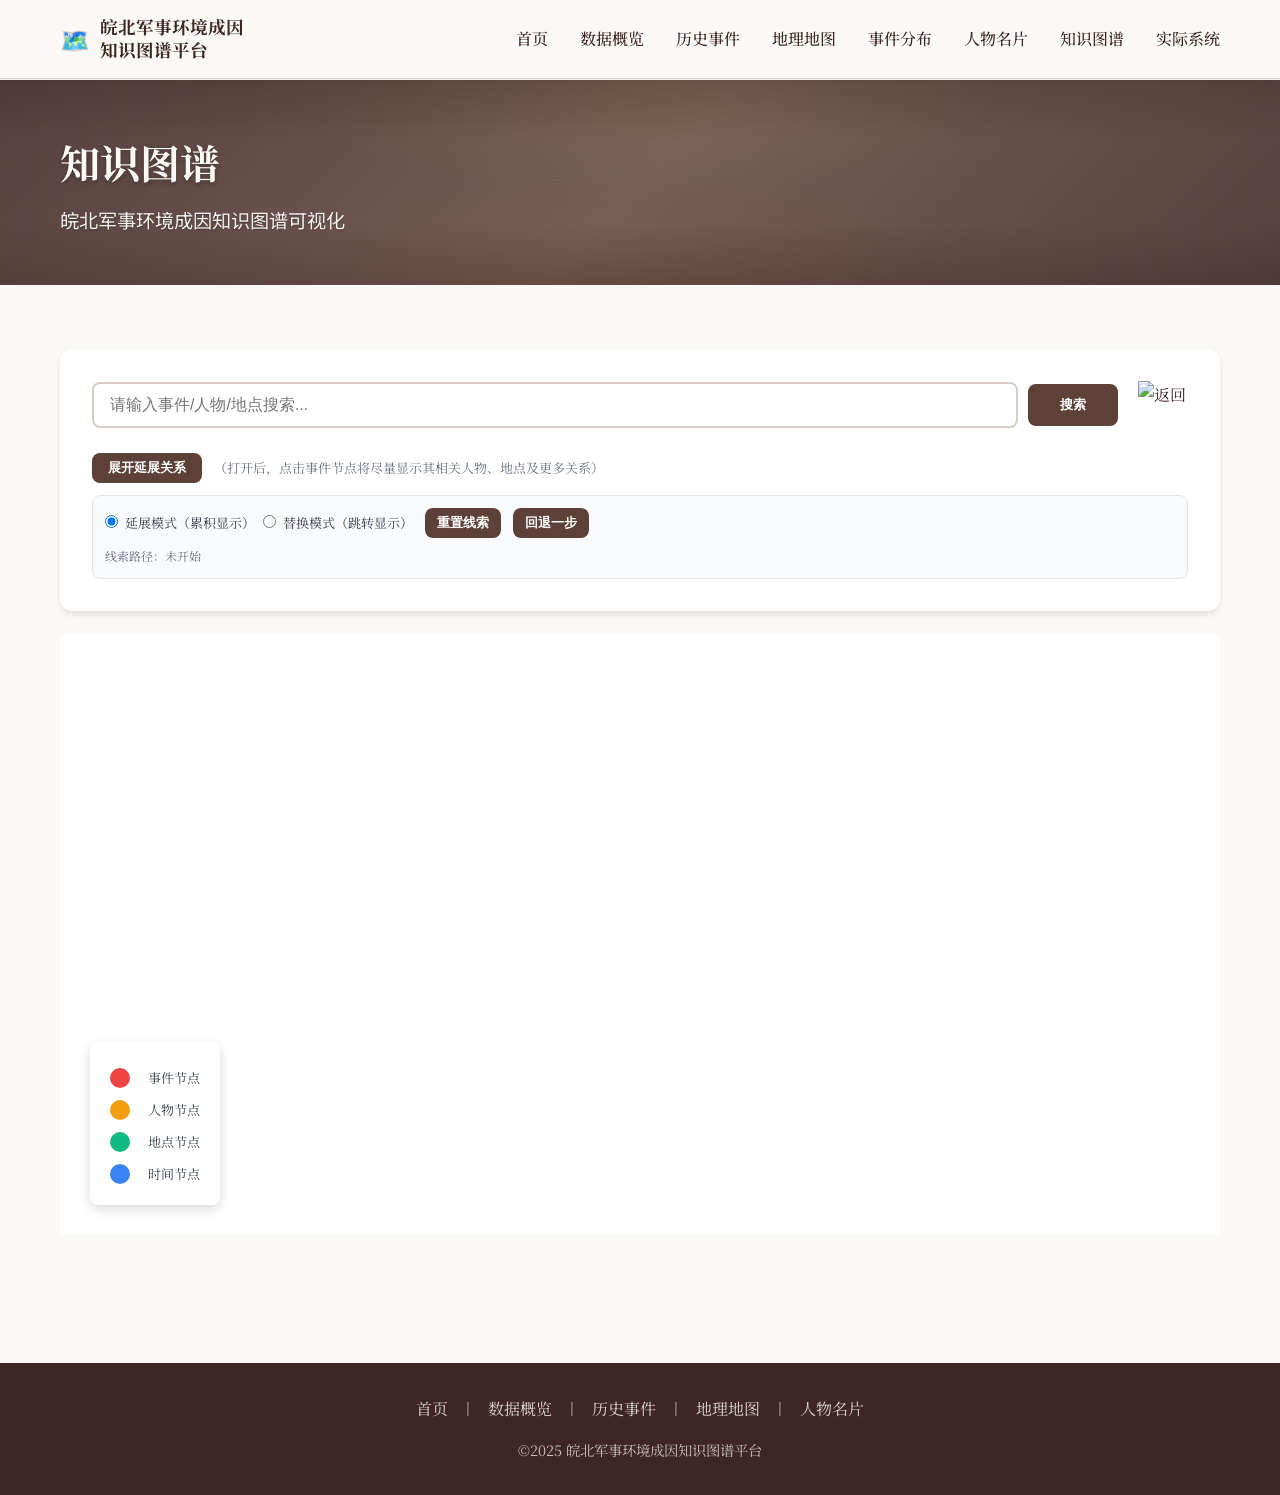
==== index.html @ d820acb2 "添加 index.html 作为入口文件，自动跳转到 knowledgeGraph.html" ====
<!DOCTYPE html>
<html lang="zh-CN">
<head>
    <meta charset="UTF-8">
    <meta name="viewport" content="width=device-width, initial-scale=1.0">
    <title>知识图谱 - 皖北军事环境成因知识图谱平台</title>
    <meta http-equiv="refresh" content="0; url=knowledgeGraph.html">
    <script>
        // 立即跳转到知识图谱页面
        window.location.href = 'knowledgeGraph.html';
    </script>
</head>
<body>
    <p>正在跳转到知识图谱页面...如果页面没有自动跳转，请 <a href="knowledgeGraph.html">点击这里</a>。</p>
</body>
</html>
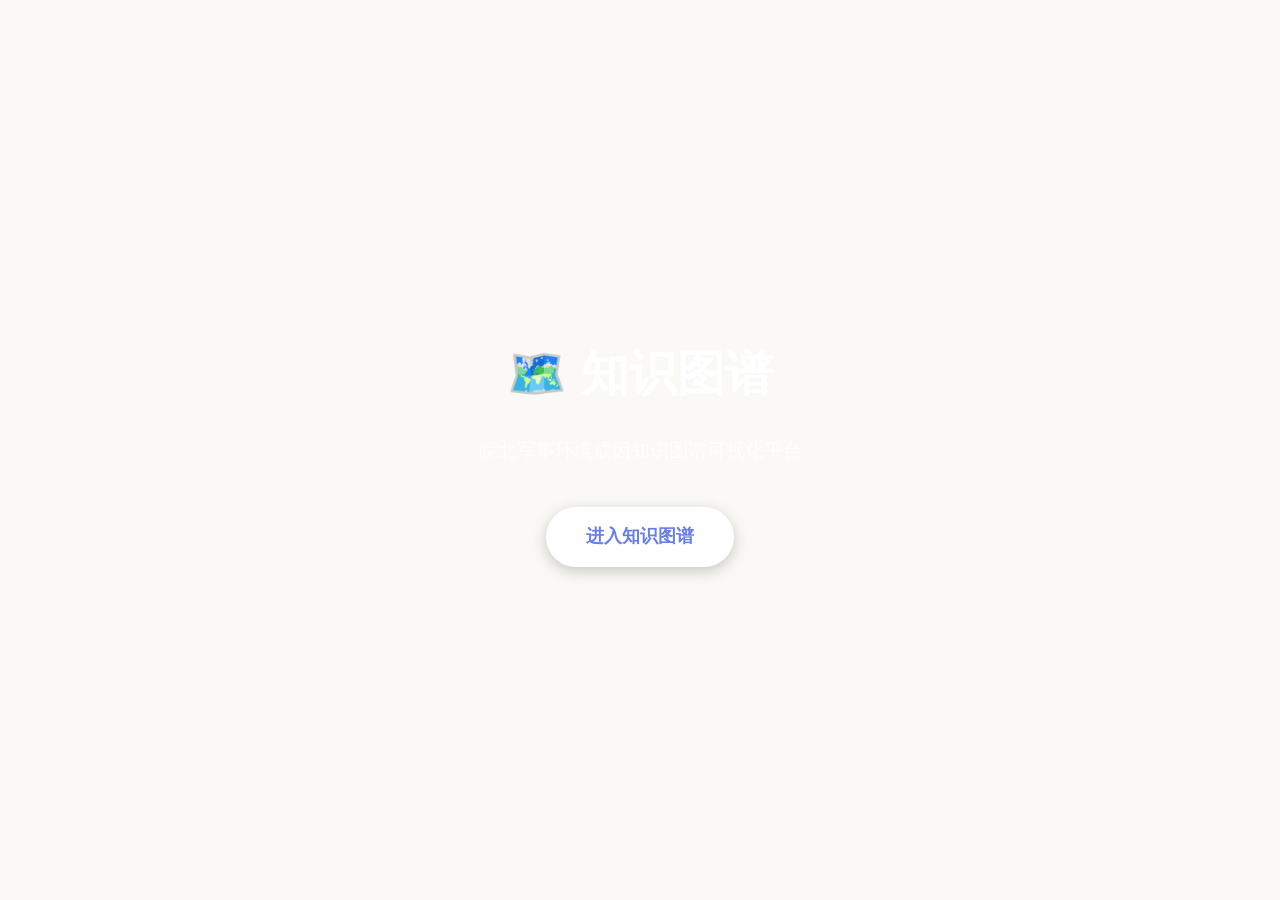
==== commit 203be4ef: "修复导航栏：移除不存在的页面链接；创建主页 index.html" ====
--- a/index.html
+++ b/index.html
@@ -4,13 +4,58 @@
     <meta charset="UTF-8">
     <meta name="viewport" content="width=device-width, initial-scale=1.0">
     <title>知识图谱 - 皖北军事环境成因知识图谱平台</title>
-    <meta http-equiv="refresh" content="0; url=knowledgeGraph.html">
-    <script>
-        // 立即跳转到知识图谱页面
-        window.location.href = 'knowledgeGraph.html';
-    </script>
+    <link rel="stylesheet" href="styles.css">
+    <link rel="stylesheet" href="page-styles.css">
+    <style>
+        body {
+            margin: 0;
+            padding: 0;
+            font-family: 'Noto Sans SC', 'Microsoft YaHei', sans-serif;
+            background: linear-gradient(135deg, #667eea 0%, #764ba2 100%);
+            min-height: 100vh;
+            display: flex;
+            align-items: center;
+            justify-content: center;
+        }
+        .home-container {
+            text-align: center;
+            color: white;
+            padding: 40px;
+            max-width: 600px;
+        }
+        .home-title {
+            font-size: 3em;
+            margin-bottom: 20px;
+            font-weight: 700;
+        }
+        .home-subtitle {
+            font-size: 1.2em;
+            margin-bottom: 40px;
+            opacity: 0.9;
+        }
+        .home-button {
+            display: inline-block;
+            padding: 15px 40px;
+            background: white;
+            color: #667eea;
+            text-decoration: none;
+            border-radius: 50px;
+            font-size: 1.1em;
+            font-weight: 600;
+            transition: transform 0.3s, box-shadow 0.3s;
+            box-shadow: 0 4px 15px rgba(0, 0, 0, 0.2);
+        }
+        .home-button:hover {
+            transform: translateY(-2px);
+            box-shadow: 0 6px 20px rgba(0, 0, 0, 0.3);
+        }
+    </style>
 </head>
 <body>
-    <p>正在跳转到知识图谱页面...如果页面没有自动跳转，请 <a href="knowledgeGraph.html">点击这里</a>。</p>
+    <div class="home-container">
+        <h1 class="home-title">🗺️ 知识图谱</h1>
+        <p class="home-subtitle">皖北军事环境成因知识图谱可视化平台</p>
+        <a href="knowledgeGraph.html" class="home-button">进入知识图谱</a>
+    </div>
 </body>
-</html>
+</html>
--- a/styles.css
+++ b/styles.css
@@ -0,0 +1,1602 @@
+/* 全局样式 */
+* {
+    margin: 0;
+    padding: 0;
+    box-sizing: border-box;
+}
+
+:root {
+    /* 历史风格色彩方案 - 博物馆展板风格 */
+    /* 主色调 - 深棕色系（历史厚重感） */
+    --primary-color: #5D4037;
+    --primary-dark: #3E2723;
+    --primary-light: #8D6E63;
+    
+    /* 强调色 */
+    --accent-red: #8B4513;      /* 深红色 - 重要事件标记 */
+    --accent-gold: #D4AF37;     /* 金色 - 重要人物/地点 */
+    --accent-blue: #2C3E50;     /* 深蓝色 - 时间线/数据统计 */
+    
+    /* 背景色 - 米白色（历史文献纸张） */
+    --bg-paper: #FAF9F6;        /* 纸张色 */
+    --bg-paper-light: #F5F5F0;  /* 浅纸张色 */
+    --bg-white: #FFFFFF;
+    --bg-light: #F9F9F7;
+    
+    /* 文本颜色 */
+    --text-primary: #3E2723;    /* 深棕色文字 */
+    --text-secondary: #6C757D;  /* 灰色辅助文字 */
+    --text-muted: #ADB5BD;      /* 更浅的灰色 */
+    --text-on-dark: #FAF9F6;    /* 深色背景上的文字 */
+    
+    /* 边框和分隔 */
+    --border-color: #D7CCC8;    /* 浅棕色边框 */
+    --border-dark: #8D6E63;     /* 深棕色边框 */
+    --divider-color: #E0E0E0;   /* 分隔线 */
+    
+    /* 阴影（更subtle，符合历史风格） */
+    --shadow-sm: 0 1px 3px 0 rgba(62, 39, 35, 0.08);
+    --shadow-md: 0 4px 6px -1px rgba(62, 39, 35, 0.12);
+    --shadow-lg: 0 10px 15px -3px rgba(62, 39, 35, 0.15);
+    --shadow-xl: 0 20px 25px -5px rgba(62, 39, 35, 0.18);
+    --shadow-paper: 0 2px 8px rgba(62, 39, 35, 0.1); /* 纸张阴影 */
+}
+
+body {
+    font-family: 'Noto Serif SC', 'Noto Serif SC Fallback', 'SimSun', '宋体', 'Microsoft YaHei', '微软雅黑', -apple-system, BlinkMacSystemFont, 'Segoe UI', serif;
+    color: var(--text-primary);
+    line-height: 1.7;
+    overflow-x: hidden;
+    background: var(--bg-paper); /* 历史文献纸张背景 */
+}
+
+/* 所有页面统一纸张背景 */
+html, body, .page-container {
+    background: var(--bg-paper) !important;
+}
+
+/* Hero区域使用深棕色背景 */
+.hero,
+.hero-background {
+    background: linear-gradient(135deg, var(--primary-dark) 0%, var(--primary-color) 100%) !important;
+}
+
+.hero-overlay {
+    background: rgba(62, 39, 35, 0.1) !important;
+}
+
+.container {
+    max-width: 1200px;
+    margin: 0 auto;
+    padding: 0 20px;
+}
+
+/* 导航栏 */
+.navbar {
+    position: fixed;
+    top: 0;
+    left: 0;
+    right: 0;
+    background: rgba(250, 249, 246, 0.95);
+    backdrop-filter: blur(10px);
+    box-shadow: var(--shadow-paper);
+    border-bottom: 1px solid var(--border-color);
+    z-index: 1000;
+    transition: all 0.3s ease;
+}
+
+.navbar .container {
+    display: flex;
+    justify-content: space-between;
+    align-items: center;
+    padding: 1rem 20px;
+}
+
+.nav-brand {
+    display: flex;
+    align-items: center;
+    gap: 10px;
+    font-size: 1.1rem;
+    font-weight: 700;
+    color: var(--primary-dark);
+    font-family: 'Noto Serif SC', 'Noto Serif SC Fallback', 'SimSun', '宋体', serif;
+    line-height: 1.4;
+}
+
+.logo-text {
+    display: inline-block;
+    line-height: 1.3;
+}
+
+/* 移动端logo文本简化 */
+@media (max-width: 768px) {
+    .logo-text {
+        font-size: 0.9rem;
+    }
+    
+    .logo-text br {
+        display: none;
+    }
+    
+    .logo-text::after {
+        content: '知识图谱平台';
+    }
+    
+    .logo-text::before {
+        content: '皖北军事环境成因';
+        display: block;
+        font-size: 0.75rem;
+        opacity: 0.8;
+    }
+}
+
+.logo-icon {
+    font-size: 1.5rem;
+}
+
+.nav-menu {
+    display: flex;
+    list-style: none;
+    gap: 2rem;
+}
+
+.nav-link {
+    text-decoration: none;
+    color: var(--text-primary);
+    font-weight: 500;
+    transition: color 0.3s ease;
+    position: relative;
+}
+
+.nav-link:hover,
+.nav-link.active {
+    color: var(--primary-dark);
+}
+
+.nav-link.active::after {
+    content: '';
+    position: absolute;
+    bottom: -5px;
+    left: 0;
+    right: 0;
+    height: 2px;
+    background: var(--accent-gold);
+}
+
+.nav-toggle {
+    display: none;
+    flex-direction: column;
+    cursor: pointer;
+    gap: 4px;
+}
+
+.nav-toggle span {
+    width: 25px;
+    height: 3px;
+    background: var(--text-primary);
+    transition: all 0.3s ease;
+}
+
+/* Hero 区域 */
+.hero {
+    position: relative;
+    min-height: 100vh;
+    display: flex;
+    align-items: center;
+    justify-content: center;
+    text-align: center;
+    color: white;
+    overflow: hidden;
+}
+
+.hero-background {
+    position: absolute;
+    top: 0;
+    left: 0;
+    right: 0;
+    bottom: 0;
+    /* 历史风格背景：深棕色渐变 + 纹理 */
+    background: 
+        /* 主渐变 */
+        linear-gradient(135deg, 
+            rgba(62, 39, 35, 0.95) 0%, 
+            rgba(93, 64, 55, 0.9) 50%,
+            rgba(62, 39, 35, 0.95) 100%),
+        /* 纹理层 - 模拟古籍纸张 */
+        repeating-linear-gradient(0deg, 
+            transparent, 
+            transparent 2px, 
+            rgba(139, 69, 19, 0.03) 2px, 
+            rgba(139, 69, 19, 0.03) 4px),
+        repeating-linear-gradient(90deg, 
+            transparent, 
+            transparent 2px, 
+            rgba(139, 69, 19, 0.03) 2px, 
+            rgba(139, 69, 19, 0.03) 4px),
+        /* 历史地图风格的点状纹理 */
+        radial-gradient(circle at 20% 30%, rgba(212, 175, 55, 0.1) 0%, transparent 50%),
+        radial-gradient(circle at 80% 70%, rgba(139, 69, 19, 0.1) 0%, transparent 50%),
+        radial-gradient(circle at 50% 50%, rgba(44, 62, 80, 0.1) 0%, transparent 50%);
+    background-size: 
+        100% 100%,
+        100% 100%,
+        100% 100%,
+        40% 40%,
+        40% 40%,
+        60% 60%;
+    z-index: -2;
+}
+
+.hero-background::before {
+    content: '';
+    position: absolute;
+    top: 0;
+    left: 0;
+    right: 0;
+    bottom: 0;
+    /* 历史地图网格纹理 */
+    background-image: 
+        linear-gradient(rgba(212, 175, 55, 0.1) 1px, transparent 1px),
+        linear-gradient(90deg, rgba(212, 175, 55, 0.1) 1px, transparent 1px);
+    background-size: 50px 50px;
+    opacity: 0.3;
+    z-index: -1;
+}
+
+.hero-background::after {
+    content: '';
+    position: absolute;
+    top: 0;
+    left: 0;
+    right: 0;
+    bottom: 0;
+    /* 模拟古籍边缘磨损效果 */
+    background: 
+        radial-gradient(ellipse at top left, rgba(62, 39, 35, 0.3) 0%, transparent 30%),
+        radial-gradient(ellipse at bottom right, rgba(62, 39, 35, 0.3) 0%, transparent 30%);
+    z-index: -1;
+}
+
+.hero-overlay {
+    position: absolute;
+    top: 0;
+    left: 0;
+    right: 0;
+    bottom: 0;
+    background: linear-gradient(
+        to bottom,
+        rgba(62, 39, 35, 0.4) 0%,
+        rgba(62, 39, 35, 0.2) 50%,
+        rgba(62, 39, 35, 0.4) 100%
+    );
+    z-index: -1;
+}
+
+.hero-content {
+    position: relative;
+    z-index: 1;
+    padding-top: 80px;
+}
+
+.hero-title {
+    font-size: 3.5rem;
+    font-weight: 700;
+    margin-bottom: 1rem;
+    line-height: 1.2;
+    font-family: 'Noto Serif SC', 'Noto Serif SC Fallback', 'SimSun', '宋体', serif;
+    color: var(--text-on-dark);
+}
+
+.title-line {
+    display: block;
+    animation: fadeInUp 0.8s ease;
+}
+
+.title-line:nth-child(2) {
+    animation-delay: 0.2s;
+    opacity: 0;
+    animation-fill-mode: forwards;
+}
+
+.hero-subtitle {
+    font-size: 1.5rem;
+    margin-bottom: 2rem;
+    opacity: 0.9;
+    animation: fadeInUp 0.8s ease 0.4s both;
+    font-family: 'Noto Sans SC', 'Noto Sans SC Fallback', 'Microsoft YaHei', '微软雅黑', sans-serif;
+    color: var(--text-on-dark);
+}
+
+.hero-buttons {
+    display: flex;
+    gap: 1rem;
+    justify-content: center;
+    margin-bottom: 4rem;
+    animation: fadeInUp 0.8s ease 0.6s both;
+}
+
+.btn {
+    padding: 12px 32px;
+    border-radius: 8px;
+    text-decoration: none;
+    font-weight: 600;
+    transition: all 0.3s ease;
+    display: inline-block;
+}
+
+.btn-primary {
+    background: var(--accent-gold);
+    color: var(--primary-dark);
+    border: none;
+    font-family: 'Noto Serif SC', 'Noto Serif SC Fallback', 'SimSun', '宋体', serif;
+}
+
+.btn-primary:hover {
+    transform: translateY(-2px);
+    box-shadow: var(--shadow-lg);
+    background: #E6C84F;
+}
+
+.btn-secondary {
+    background: transparent;
+    color: var(--text-on-dark);
+    border: 2px solid var(--text-on-dark);
+    font-family: 'Noto Serif SC', 'Noto Serif SC Fallback', 'SimSun', '宋体', serif;
+}
+
+.btn-secondary:hover {
+    background: rgba(250, 249, 246, 0.2);
+    color: var(--text-on-dark);
+    border-color: var(--accent-gold);
+}
+
+.hero-stats {
+    display: flex;
+    justify-content: center;
+    gap: 4rem;
+    animation: fadeInUp 0.8s ease 0.8s both;
+}
+
+.stat-item {
+    text-align: center;
+}
+
+.stat-number {
+    font-size: 2.5rem;
+    font-weight: 700;
+    margin-bottom: 0.5rem;
+}
+
+.stat-label {
+    font-size: 1rem;
+    opacity: 0.9;
+}
+
+.scroll-indicator {
+    position: absolute;
+    bottom: 30px;
+    left: 50%;
+    transform: translateX(-50%);
+    animation: bounce 2s infinite;
+}
+
+.mouse {
+    width: 24px;
+    height: 40px;
+    border: 2px solid white;
+    border-radius: 12px;
+    position: relative;
+}
+
+.mouse::before {
+    content: '';
+    position: absolute;
+    top: 8px;
+    left: 50%;
+    transform: translateX(-50%);
+    width: 4px;
+    height: 8px;
+    background: white;
+    border-radius: 2px;
+    animation: scroll 2s infinite;
+}
+
+/* 章节通用样式 */
+section {
+    padding: 80px 0;
+}
+
+.section-header {
+    text-align: center;
+    margin-bottom: 4rem;
+}
+
+.section-title {
+    font-size: 2.5rem;
+    font-weight: 700;
+    margin-bottom: 1rem;
+    color: var(--text-primary);
+    font-family: 'Noto Serif SC', 'Noto Serif SC Fallback', 'SimSun', '宋体', serif;
+    position: relative;
+    display: inline-block;
+}
+
+.section-title.title-decoration::after {
+    content: '';
+    position: absolute;
+    bottom: 0;
+    left: 0;
+    right: 0;
+    height: 2px;
+    background: linear-gradient(90deg, transparent, var(--accent-gold), transparent);
+}
+
+.section-subtitle {
+    font-size: 1.2rem;
+    color: var(--text-secondary);
+    max-width: 600px;
+    margin: 0 auto;
+    font-family: 'Noto Sans SC', 'Noto Sans SC Fallback', 'Microsoft YaHei', '微软雅黑', sans-serif;
+    line-height: 1.7;
+}
+
+/* 介绍区域 */
+.intro {
+    background: var(--bg-white);
+}
+
+.intro-grid {
+    display: grid;
+    grid-template-columns: repeat(auto-fit, minmax(300px, 1fr));
+    gap: 2rem; /* 32px - 大间距 */
+    margin-bottom: 3rem; /* 48px */
+}
+
+.intro-card {
+    background: var(--bg-white);
+    padding: 2rem;
+    border-radius: 12px;
+    box-shadow: var(--shadow-paper);
+    border: 1px solid var(--border-color);
+    transition: all 0.3s ease;
+    text-align: center;
+    position: relative;
+    /* 纸张纹理背景 */
+    background-image: 
+        repeating-linear-gradient(0deg, transparent, transparent 2px, rgba(62, 39, 35, 0.03) 2px, rgba(62, 39, 35, 0.03) 4px);
+}
+
+.intro-card::before {
+    content: '';
+    position: absolute;
+    top: 0;
+    left: 0;
+    right: 0;
+    height: 2px;
+    background: linear-gradient(90deg, transparent, var(--accent-gold), transparent);
+    opacity: 0;
+    transition: opacity 0.3s ease;
+}
+
+.intro-card:hover {
+    transform: translateY(-5px);
+    box-shadow: var(--shadow-lg);
+    border-color: var(--border-dark);
+}
+
+.intro-card:hover::before {
+    opacity: 1;
+}
+
+.card-icon {
+    font-size: 3rem;
+    margin-bottom: 1rem;
+}
+
+.intro-card h3 {
+    font-size: 1.5rem;
+    margin-bottom: 1rem;
+    color: var(--text-primary);
+    font-family: 'Noto Serif SC', 'Noto Serif SC Fallback', 'SimSun', '宋体', serif;
+    font-weight: 600;
+}
+
+.intro-card p {
+    color: var(--text-secondary);
+    line-height: 1.8;
+    font-family: 'Noto Sans SC', 'Noto Sans SC Fallback', 'Microsoft YaHei', '微软雅黑', sans-serif;
+}
+
+/* 功能特色 */
+.features {
+    background: var(--bg-light);
+}
+
+.features-grid {
+    display: grid;
+    grid-template-columns: repeat(auto-fit, minmax(350px, 1fr));
+    gap: 2rem; /* 32px */
+    padding: 3rem 0; /* 48px上下 */
+}
+
+.feature-card {
+    background: var(--bg-white);
+    padding: 2rem;
+    border-radius: 12px;
+    box-shadow: var(--shadow-md);
+    transition: all 0.3s ease;
+}
+
+.feature-card:hover {
+    transform: translateY(-5px);
+    box-shadow: var(--shadow-xl);
+}
+
+.feature-icon {
+    font-size: 3rem;
+    margin-bottom: 1rem;
+}
+
+.feature-card h3 {
+    font-size: 1.5rem;
+    margin-bottom: 1rem;
+    color: var(--text-primary);
+}
+
+.feature-list {
+    list-style: none;
+    padding: 0;
+}
+
+.feature-list li {
+    padding: 0.5rem 0;
+    color: var(--text-secondary);
+    position: relative;
+    padding-left: 1.5rem;
+}
+
+.feature-list li::before {
+    content: '✓';
+    position: absolute;
+    left: 0;
+    color: var(--secondary-color);
+    font-weight: bold;
+}
+
+/* 技术架构 */
+.architecture {
+    background: var(--bg-white);
+}
+
+.arch-diagram {
+    max-width: 800px;
+    margin: 0 auto 4rem;
+}
+
+.arch-layer {
+    background: linear-gradient(135deg, var(--primary-color), var(--primary-dark));
+    color: white;
+    padding: 2rem;
+    border-radius: 12px;
+    margin-bottom: 1rem;
+    box-shadow: var(--shadow-lg);
+}
+
+.layer-title {
+    font-size: 1.5rem;
+    font-weight: 600;
+    margin-bottom: 1rem;
+}
+
+.tech-tags {
+    display: flex;
+    flex-wrap: wrap;
+    gap: 0.5rem;
+}
+
+.tech-tag {
+    background: rgba(255, 255, 255, 0.2);
+    padding: 0.5rem 1rem;
+    border-radius: 20px;
+    font-size: 0.9rem;
+    backdrop-filter: blur(10px);
+}
+
+.arch-arrow {
+    text-align: center;
+    font-size: 2rem;
+    color: var(--primary-color);
+    margin: 0.5rem 0;
+}
+
+.arch-features {
+    display: grid;
+    grid-template-columns: repeat(auto-fit, minmax(250px, 1fr));
+    gap: 2rem;
+}
+
+.arch-feature {
+    text-align: center;
+    padding: 1.5rem;
+}
+
+.arch-feature h4 {
+    font-size: 1.25rem;
+    margin-bottom: 0.5rem;
+    color: var(--text-primary);
+}
+
+.arch-feature p {
+    color: var(--text-secondary);
+}
+
+/* 使用指南 */
+.guide {
+    background: var(--bg-light);
+}
+
+.guide-steps {
+    display: grid;
+    gap: 2rem;
+    max-width: 900px;
+    margin: 0 auto;
+}
+
+.step-card {
+    background: var(--bg-white);
+    padding: 2rem;
+    border-radius: 12px;
+    box-shadow: var(--shadow-md);
+    display: flex;
+    gap: 2rem;
+    align-items: flex-start;
+    transition: all 0.3s ease;
+}
+
+.step-card:hover {
+    transform: translateX(10px);
+    box-shadow: var(--shadow-lg);
+}
+
+.step-number {
+    width: 60px;
+    height: 60px;
+    background: linear-gradient(135deg, var(--primary-color), var(--primary-dark));
+    color: white;
+    border-radius: 50%;
+    display: flex;
+    align-items: center;
+    justify-content: center;
+    font-size: 1.5rem;
+    font-weight: 700;
+    flex-shrink: 0;
+}
+
+.step-card h3 {
+    font-size: 1.5rem;
+    margin-bottom: 1rem;
+    color: var(--text-primary);
+}
+
+.step-content {
+    flex: 1;
+}
+
+.step-content ul {
+    margin-left: 1.5rem;
+    color: var(--text-secondary);
+}
+
+.step-content pre {
+    background: var(--bg-light);
+    padding: 1rem;
+    border-radius: 8px;
+    overflow-x: auto;
+    margin-top: 0.5rem;
+}
+
+.step-content code {
+    font-family: 'Courier New', monospace;
+    font-size: 0.9rem;
+}
+
+/* 项目演示 - 数据概览 */
+.demo-overview {
+    background: linear-gradient(135deg, #667eea 0%, #764ba2 100%);
+    color: white;
+    padding: 80px 0;
+}
+
+.demo-overview .section-title,
+.demo-overview .section-subtitle {
+    color: white;
+}
+
+.demo-stats-grid {
+    display: grid;
+    grid-template-columns: repeat(auto-fit, minmax(250px, 1fr));
+    gap: 2rem;
+    margin-top: 3rem;
+}
+
+.demo-stat-card {
+    background: rgba(255, 255, 255, 0.15);
+    backdrop-filter: blur(10px);
+    border-radius: 16px;
+    padding: 2rem;
+    display: flex;
+    align-items: center;
+    gap: 1.5rem;
+    transition: all 0.3s ease;
+    border: 1px solid rgba(255, 255, 255, 0.2);
+}
+
+.demo-stat-card:hover {
+    transform: translateY(-5px);
+    background: rgba(255, 255, 255, 0.25);
+    box-shadow: 0 10px 30px rgba(0, 0, 0, 0.2);
+}
+
+.stat-icon {
+    font-size: 3rem;
+    opacity: 0.9;
+}
+
+.stat-content {
+    flex: 1;
+}
+
+.stat-big-number {
+    font-size: 3rem;
+    font-weight: 700;
+    line-height: 1;
+    margin-bottom: 0.5rem;
+}
+
+.stat-label {
+    font-size: 1.1rem;
+    font-weight: 600;
+    margin-bottom: 0.25rem;
+}
+
+.stat-detail {
+    font-size: 0.9rem;
+    opacity: 0.8;
+}
+
+/* 项目演示 - 核心功能 */
+.demo-features {
+    background: var(--bg-white);
+    padding: 80px 0;
+}
+
+.demo-module {
+    background: var(--bg-light);
+    border-radius: 16px;
+    padding: 2.5rem;
+    margin-bottom: 2rem;
+    transition: all 0.3s ease;
+}
+
+.demo-module:hover {
+    box-shadow: var(--shadow-lg);
+    transform: translateY(-2px);
+}
+
+.demo-module-header {
+    display: flex;
+    align-items: flex-start;
+    gap: 1.5rem;
+    margin-bottom: 2rem;
+    padding-bottom: 1.5rem;
+    border-bottom: 2px solid var(--border-color);
+}
+
+.module-icon {
+    font-size: 3.5rem;
+    flex-shrink: 0;
+}
+
+.module-info h3 {
+    font-size: 1.75rem;
+    color: var(--text-primary);
+    margin-bottom: 0.5rem;
+}
+
+.module-info p {
+    color: var(--text-secondary);
+    font-size: 1.05rem;
+    line-height: 1.6;
+}
+
+.demo-module-content {
+    display: grid;
+    grid-template-columns: 1fr 1fr;
+    gap: 2rem;
+    align-items: center;
+}
+
+.demo-features-list {
+    display: flex;
+    flex-direction: column;
+    gap: 1rem;
+}
+
+.feature-item {
+    display: flex;
+    align-items: center;
+    gap: 0.75rem;
+    padding: 0.75rem;
+    background: var(--bg-white);
+    border-radius: 8px;
+    transition: all 0.2s ease;
+}
+
+.feature-item:hover {
+    background: var(--primary-color);
+    color: white;
+    transform: translateX(5px);
+}
+
+.feature-check {
+    color: var(--secondary-color);
+    font-weight: bold;
+    font-size: 1.2rem;
+}
+
+.feature-item:hover .feature-check {
+    color: white;
+}
+
+/* 演示预览区域 */
+.demo-preview {
+    position: relative;
+}
+
+.preview-placeholder {
+    background: var(--bg-white);
+    border-radius: 12px;
+    padding: 2rem;
+    min-height: 300px;
+    display: flex;
+    align-items: center;
+    justify-content: center;
+    box-shadow: var(--shadow-md);
+    border: 2px dashed var(--border-color);
+    transition: all 0.3s ease;
+}
+
+.preview-placeholder:hover {
+    border-color: var(--primary-color);
+    box-shadow: var(--shadow-lg);
+}
+
+.preview-content {
+    text-align: center;
+    width: 100%;
+}
+
+.preview-text {
+    margin-top: 1rem;
+    color: var(--text-secondary);
+    font-weight: 500;
+}
+
+/* 知识图谱预览 */
+.graph-preview .preview-nodes {
+    display: flex;
+    justify-content: center;
+    gap: 1rem;
+    margin-bottom: 1rem;
+}
+
+.preview-node {
+    width: 60px;
+    height: 60px;
+    border-radius: 50%;
+    display: flex;
+    align-items: center;
+    justify-content: center;
+    font-size: 0.8rem;
+    font-weight: 600;
+    color: white;
+    box-shadow: var(--shadow-md);
+}
+
+.node-event {
+    background: #ef4444;
+}
+
+.node-person {
+    background: #f59e0b;
+}
+
+.node-location {
+    background: #10b981;
+}
+
+.preview-connections {
+    position: relative;
+    height: 2px;
+    background: var(--border-color);
+    margin: 1rem 0;
+}
+
+.connection-line {
+    position: absolute;
+    height: 2px;
+    background: var(--primary-color);
+    width: 60%;
+    left: 20%;
+    animation: pulse 2s infinite;
+}
+
+/* 地图预览 */
+.map-preview {
+    background: linear-gradient(135deg, #e0f2fe 0%, #bae6fd 100%);
+}
+
+.map-markers {
+    display: flex;
+    justify-content: center;
+    gap: 2rem;
+    margin-bottom: 1rem;
+}
+
+.map-marker {
+    width: 20px;
+    height: 20px;
+    border-radius: 50% 50% 50% 0;
+    transform: rotate(-45deg);
+    box-shadow: var(--shadow-md);
+    animation: bounce 2s infinite;
+}
+
+.marker-red {
+    background: #ef4444;
+    animation-delay: 0s;
+}
+
+.marker-yellow {
+    background: #f59e0b;
+    animation-delay: 0.3s;
+}
+
+.marker-green {
+    background: #10b981;
+    animation-delay: 0.6s;
+}
+
+/* 时间轴预览 */
+.timeline-preview {
+    background: linear-gradient(135deg, #fef3c7 0%, #fde68a 100%);
+}
+
+.timeline-line {
+    position: relative;
+    height: 4px;
+    background: var(--text-primary);
+    margin: 2rem 0;
+}
+
+.timeline-point {
+    position: absolute;
+    width: 16px;
+    height: 16px;
+    background: var(--primary-color);
+    border-radius: 50%;
+    top: -6px;
+    border: 3px solid white;
+    box-shadow: var(--shadow-md);
+}
+
+.timeline-point:nth-child(1) {
+    left: 20%;
+}
+
+.timeline-point:nth-child(2) {
+    left: 50%;
+}
+
+.timeline-point:nth-child(3) {
+    left: 80%;
+}
+
+/* 搜索预览 */
+.search-preview {
+    background: linear-gradient(135deg, #f3e8ff 0%, #e9d5ff 100%);
+}
+
+.search-box {
+    display: flex;
+    gap: 0.5rem;
+    max-width: 400px;
+    margin: 0 auto;
+}
+
+.search-box input {
+    flex: 1;
+    padding: 0.75rem 1rem;
+    border: 2px solid var(--border-color);
+    border-radius: 8px;
+    font-size: 1rem;
+    background: white;
+}
+
+.search-box button {
+    padding: 0.75rem 1.5rem;
+    background: var(--primary-color);
+    color: white;
+    border: none;
+    border-radius: 8px;
+    font-weight: 600;
+    cursor: pointer;
+    transition: all 0.2s ease;
+}
+
+.search-box button:hover {
+    background: var(--primary-dark);
+}
+
+/* 上传预览 */
+.upload-preview {
+    background: linear-gradient(135deg, #dbeafe 0%, #bfdbfe 100%);
+}
+
+.upload-area {
+    border: 3px dashed var(--primary-color);
+    border-radius: 12px;
+    padding: 3rem 2rem;
+    background: rgba(255, 255, 255, 0.5);
+    transition: all 0.3s ease;
+}
+
+.upload-area:hover {
+    background: rgba(255, 255, 255, 0.8);
+    border-color: var(--primary-dark);
+}
+
+.upload-icon {
+    font-size: 3rem;
+    margin-bottom: 1rem;
+}
+
+.upload-area p {
+    color: var(--text-primary);
+    font-weight: 500;
+}
+
+/* 关系预览 */
+.relation-preview {
+    background: linear-gradient(135deg, #fce7f3 0%, #fbcfe8 100%);
+}
+
+.relation-network {
+    position: relative;
+    width: 200px;
+    height: 200px;
+    margin: 0 auto;
+}
+
+.relation-node {
+    position: absolute;
+    width: 40px;
+    height: 40px;
+    background: var(--primary-color);
+    border-radius: 50%;
+    border: 3px solid white;
+    box-shadow: var(--shadow-md);
+}
+
+.relation-node:nth-child(1) {
+    top: 20%;
+    left: 50%;
+    transform: translateX(-50%);
+}
+
+.relation-node:nth-child(2) {
+    bottom: 20%;
+    left: 20%;
+}
+
+.relation-node:nth-child(3) {
+    bottom: 20%;
+    right: 20%;
+}
+
+.relation-edge {
+    position: absolute;
+    height: 2px;
+    background: var(--primary-color);
+    transform-origin: left center;
+}
+
+.relation-edge:nth-child(4) {
+    top: 30%;
+    left: 50%;
+    width: 30%;
+    transform: rotate(-30deg);
+}
+
+.relation-edge:nth-child(5) {
+    top: 30%;
+    left: 50%;
+    width: 30%;
+    transform: rotate(30deg);
+}
+
+/* 历史事件时间轴 */
+.demo-timeline {
+    background: var(--bg-light);
+    padding: 80px 0;
+}
+
+.timeline-container {
+    max-width: 900px;
+    margin: 0 auto;
+    position: relative;
+    padding-left: 3rem;
+}
+
+.timeline-container::before {
+    content: '';
+    position: absolute;
+    left: 0;
+    top: 0;
+    bottom: 0;
+    width: 3px;
+    background: linear-gradient(180deg, var(--primary-color), var(--secondary-color));
+}
+
+.timeline-item {
+    position: relative;
+    margin-bottom: 3rem;
+    padding-left: 2rem;
+}
+
+.timeline-item::before {
+    content: '';
+    position: absolute;
+    left: -1.5rem;
+    top: 0;
+    width: 16px;
+    height: 16px;
+    background: var(--primary-color);
+    border-radius: 50%;
+    border: 4px solid var(--bg-light);
+    box-shadow: 0 0 0 2px var(--primary-color);
+}
+
+.timeline-year {
+    font-size: 1.5rem;
+    font-weight: 700;
+    color: var(--primary-color);
+    margin-bottom: 0.5rem;
+}
+
+.timeline-content {
+    background: var(--bg-white);
+    padding: 1.5rem;
+    border-radius: 12px;
+    box-shadow: var(--shadow-md);
+    transition: all 0.3s ease;
+}
+
+.timeline-content:hover {
+    box-shadow: var(--shadow-lg);
+    transform: translateX(5px);
+}
+
+.timeline-content h3 {
+    font-size: 1.5rem;
+    color: var(--text-primary);
+    margin-bottom: 1rem;
+}
+
+.timeline-content p {
+    color: var(--text-secondary);
+    line-height: 1.8;
+    margin-bottom: 1rem;
+}
+
+.timeline-tags {
+    display: flex;
+    flex-wrap: wrap;
+    gap: 0.5rem;
+}
+
+.tag {
+    padding: 0.25rem 0.75rem;
+    background: var(--bg-light);
+    color: var(--primary-color);
+    border-radius: 20px;
+    font-size: 0.85rem;
+    font-weight: 500;
+}
+
+.timeline-more {
+    text-align: center;
+    margin-top: 2rem;
+}
+
+/* 事件集分组样式 */
+.timeline-group-header {
+    margin: 3rem 0 2rem 0;
+    padding: 1.5rem;
+    background: linear-gradient(135deg, #667eea 0%, #764ba2 100%);
+    border-radius: 12px;
+    color: white;
+    display: flex;
+    justify-content: space-between;
+    align-items: center;
+    box-shadow: 0 4px 12px rgba(0, 0, 0, 0.15);
+}
+
+.timeline-group-header:first-child {
+    margin-top: 0;
+}
+
+.event-set-title {
+    font-size: 1.5rem;
+    font-weight: 700;
+    margin: 0;
+    color: white;
+}
+
+.event-count {
+    font-size: 1rem;
+    opacity: 0.9;
+    background: rgba(255, 255, 255, 0.2);
+    padding: 0.5rem 1rem;
+    border-radius: 20px;
+}
+
+.btn-more {
+    padding: 0.75rem 2rem;
+    background: var(--primary-color);
+    color: white;
+    border: none;
+    border-radius: 8px;
+    font-weight: 600;
+    cursor: pointer;
+    transition: all 0.3s ease;
+}
+
+.btn-more:hover {
+    background: var(--primary-dark);
+    transform: translateY(-2px);
+    box-shadow: var(--shadow-md);
+}
+
+/* 访问提示 */
+.demo-access {
+    background: var(--bg-white);
+    padding: 60px 0;
+}
+
+.access-card {
+    background: linear-gradient(135deg, var(--primary-color), var(--primary-dark));
+    color: white;
+    border-radius: 16px;
+    padding: 3rem;
+    display: flex;
+    align-items: center;
+    gap: 2rem;
+    box-shadow: var(--shadow-xl);
+}
+
+.access-icon {
+    font-size: 4rem;
+    flex-shrink: 0;
+}
+
+.access-content {
+    flex: 1;
+}
+
+.access-content h3 {
+    font-size: 2rem;
+    margin-bottom: 1rem;
+}
+
+.access-content p {
+    font-size: 1.1rem;
+    opacity: 0.9;
+    margin-bottom: 1.5rem;
+}
+
+.access-buttons {
+    display: flex;
+    gap: 1rem;
+    flex-wrap: wrap;
+}
+
+.access-buttons .btn {
+    padding: 0.75rem 2rem;
+}
+
+.access-buttons .btn-secondary {
+    background: rgba(255, 255, 255, 0.2);
+    border-color: white;
+}
+
+.access-buttons .btn-secondary:hover {
+    background: white;
+    color: var(--primary-color);
+}
+
+/* 数据格式 */
+.data-format {
+    background: var(--bg-light);
+}
+
+.format-cards {
+    display: grid;
+    grid-template-columns: repeat(auto-fit, minmax(300px, 1fr));
+    gap: 2rem;
+}
+
+.format-card {
+    background: var(--bg-white);
+    padding: 2rem;
+    border-radius: 12px;
+    box-shadow: var(--shadow-md);
+}
+
+.format-card h3 {
+    font-size: 1.25rem;
+    margin-bottom: 1rem;
+    color: var(--text-primary);
+}
+
+.format-card pre {
+    background: var(--bg-light);
+    padding: 1rem;
+    border-radius: 8px;
+    overflow-x: auto;
+    font-size: 0.85rem;
+    line-height: 1.6;
+}
+
+.format-card code {
+    font-family: 'Courier New', monospace;
+    color: var(--text-primary);
+}
+
+/* 页脚 */
+.footer {
+    background: var(--text-primary);
+    color: white;
+    padding: 3rem 0 1rem;
+}
+
+.footer-content {
+    display: grid;
+    grid-template-columns: repeat(auto-fit, minmax(250px, 1fr));
+    gap: 2rem;
+    margin-bottom: 2rem;
+}
+
+.footer-section h4 {
+    margin-bottom: 1rem;
+    font-size: 1.25rem;
+}
+
+.footer-section p {
+    margin-bottom: 0.5rem;
+    opacity: 0.8;
+    font-size: 0.9rem;
+}
+
+.footer-bottom {
+    text-align: center;
+    padding-top: 2rem;
+    border-top: 1px solid rgba(255, 255, 255, 0.1);
+    opacity: 0.7;
+}
+
+/* 动画 */
+@keyframes fadeInUp {
+    from {
+        opacity: 0;
+        transform: translateY(30px);
+    }
+    to {
+        opacity: 1;
+        transform: translateY(0);
+    }
+}
+
+@keyframes bounce {
+    0%, 20%, 50%, 80%, 100% {
+        transform: translateX(-50%) translateY(0);
+    }
+    40% {
+        transform: translateX(-50%) translateY(-10px);
+    }
+    60% {
+        transform: translateX(-50%) translateY(-5px);
+    }
+}
+
+@keyframes scroll {
+    0% {
+        opacity: 1;
+        transform: translateX(-50%) translateY(0);
+    }
+    100% {
+        opacity: 0;
+        transform: translateX(-50%) translateY(15px);
+    }
+}
+
+@keyframes pulse {
+    0%, 100% {
+        opacity: 0.5;
+        transform: scaleX(1);
+    }
+    50% {
+        opacity: 1;
+        transform: scaleX(1.1);
+    }
+}
+
+/* 响应式设计 */
+@media (max-width: 768px) {
+    .container {
+        padding: 0 15px;
+    }
+
+    .nav-menu {
+        position: fixed;
+        top: 70px;
+        left: -100%;
+        flex-direction: column;
+        background: white;
+        width: 100%;
+        padding: 2rem;
+        box-shadow: var(--shadow-lg);
+        transition: left 0.3s ease;
+        max-height: calc(100vh - 70px);
+        overflow-y: auto;
+    }
+
+    .nav-menu.active {
+        left: 0;
+    }
+
+    .nav-toggle {
+        display: flex;
+    }
+
+    .hero {
+        min-height: 80vh;
+        padding: 2rem 0;
+    }
+
+    .hero-title {
+        font-size: 2rem;
+    }
+
+    .hero-subtitle {
+        font-size: 1rem;
+    }
+
+    .hero-stats {
+        flex-direction: column;
+        gap: 1.5rem;
+        margin-top: 2rem;
+    }
+
+    .hero-buttons {
+        flex-direction: column;
+        align-items: center;
+        gap: 1rem;
+    }
+
+    .btn {
+        width: 100%;
+        max-width: 300px;
+        padding: 0.875rem 1.5rem;
+    }
+
+    .section-title {
+        font-size: 1.75rem;
+    }
+
+    .section-subtitle {
+        font-size: 1rem;
+    }
+
+    .step-card {
+        flex-direction: column;
+        text-align: center;
+    }
+
+    .step-number {
+        margin: 0 auto;
+    }
+
+    .quick-start-guide {
+        margin-top: 2rem;
+        padding: 1.5rem;
+    }
+
+    .guide-steps {
+        grid-template-columns: 1fr;
+        gap: 1rem;
+    }
+
+    .core-event-sets {
+        margin-top: 2rem;
+    }
+
+    .event-set-cards {
+        grid-template-columns: 1fr;
+        gap: 1rem;
+    }
+
+    .intro-grid,
+    .features-grid {
+        grid-template-columns: 1fr;
+        gap: 1.5rem;
+    }
+
+    .page-header {
+        padding: 2rem 0;
+    }
+
+    .page-title {
+        font-size: 2rem;
+    }
+
+    .page-subtitle {
+        font-size: 1rem;
+    }
+
+    .filter-controls {
+        flex-direction: column;
+        align-items: stretch;
+    }
+
+    .filter-group {
+        width: 100%;
+    }
+
+    .filter-group select {
+        width: 100%;
+    }
+
+    #apply-filters,
+    #reset-filters {
+        width: 100%;
+        margin-top: 1rem;
+    }
+
+    .stats-row {
+        grid-template-columns: 1fr;
+        gap: 1rem;
+    }
+
+    .stat-box {
+        padding: 1.5rem;
+    }
+}
+
+@media (max-width: 480px) {
+    .hero-title {
+        font-size: 1.75rem;
+    }
+
+    .section-title {
+        font-size: 1.5rem;
+    }
+
+    .page-title {
+        font-size: 1.75rem;
+    }
+
+    .nav-brand {
+        font-size: 0.95rem;
+    }
+}
--- a/page-styles.css
+++ b/page-styles.css
@@ -0,0 +1,1101 @@
+/* 页面通用样式 */
+.page-container {
+    min-height: calc(100vh - 200px);
+    padding-top: 80px;
+}
+
+.page-header {
+    /* 默认背景（用于向后兼容） */
+    background: 
+        url('https://images.unsplash.com/photo-1578662996442-48f60103fc96?w=1920&q=80&auto=format&fit=crop') center/cover no-repeat,
+        linear-gradient(135deg, 
+            rgba(62, 39, 35, 0.85) 0%, 
+            rgba(93, 64, 55, 0.8) 50%,
+            rgba(62, 39, 35, 0.85) 100%),
+        repeating-linear-gradient(0deg, 
+            transparent, 
+            transparent 2px, 
+            rgba(139, 69, 19, 0.05) 2px, 
+            rgba(139, 69, 19, 0.05) 4px),
+        linear-gradient(rgba(212, 175, 55, 0.1) 1px, transparent 1px),
+        linear-gradient(90deg, rgba(212, 175, 55, 0.1) 1px, transparent 1px);
+    background-size: 
+        cover,
+        100% 100%,
+        100% 100%,
+        40px 40px,
+        40px 40px;
+    color: var(--text-on-dark);
+    padding: 3rem 0;
+    margin-bottom: 2rem;
+    position: relative;
+    overflow: hidden;
+}
+
+/* 数据概览页面 - 统计图表/数据表格主题 */
+.page-header-overview {
+    background: 
+        url('https://images.unsplash.com/photo-1551288049-bebda4e38f71?w=1920&q=80&auto=format&fit=crop') center/cover no-repeat,
+        linear-gradient(135deg, 
+            rgba(62, 39, 35, 0.85) 0%, 
+            rgba(93, 64, 55, 0.8) 50%,
+            rgba(62, 39, 35, 0.85) 100%),
+        repeating-linear-gradient(0deg, 
+            transparent, 
+            transparent 2px, 
+            rgba(139, 69, 19, 0.05) 2px, 
+            rgba(139, 69, 19, 0.05) 4px),
+        linear-gradient(rgba(212, 175, 55, 0.1) 1px, transparent 1px),
+        linear-gradient(90deg, rgba(212, 175, 55, 0.1) 1px, transparent 1px);
+    background-size: 
+        cover,
+        100% 100%,
+        100% 100%,
+        40px 40px,
+        40px 40px;
+}
+
+/* 历史事件页面 - 时间轴/历史文档主题 */
+.page-header-events {
+    background: 
+        url('https://images.unsplash.com/photo-1509021436665-8f1d3145574d?w=1920&q=80&auto=format&fit=crop') center/cover no-repeat,
+        linear-gradient(135deg, 
+            rgba(62, 39, 35, 0.85) 0%, 
+            rgba(93, 64, 55, 0.8) 50%,
+            rgba(62, 39, 35, 0.85) 100%),
+        repeating-linear-gradient(0deg, 
+            transparent, 
+            transparent 2px, 
+            rgba(139, 69, 19, 0.05) 2px, 
+            rgba(139, 69, 19, 0.05) 4px),
+        linear-gradient(rgba(212, 175, 55, 0.1) 1px, transparent 1px),
+        linear-gradient(90deg, rgba(212, 175, 55, 0.1) 1px, transparent 1px);
+    background-size: 
+        cover,
+        100% 100%,
+        100% 100%,
+        40px 40px,
+        40px 40px;
+}
+
+/* 地理地图页面 - 地图/地理主题 */
+.page-header-map {
+    background: 
+        url('https://images.unsplash.com/photo-1524661135-423995f22d0b?w=1920&q=80&auto=format&fit=crop') center/cover no-repeat,
+        linear-gradient(135deg, 
+            rgba(62, 39, 35, 0.85) 0%, 
+            rgba(93, 64, 55, 0.8) 50%,
+            rgba(62, 39, 35, 0.85) 100%),
+        repeating-linear-gradient(0deg, 
+            transparent, 
+            transparent 2px, 
+            rgba(139, 69, 19, 0.05) 2px, 
+            rgba(139, 69, 19, 0.05) 4px),
+        linear-gradient(rgba(212, 175, 55, 0.1) 1px, transparent 1px),
+        linear-gradient(90deg, rgba(212, 175, 55, 0.1) 1px, transparent 1px);
+    background-size: 
+        cover,
+        100% 100%,
+        100% 100%,
+        40px 40px,
+        40px 40px;
+}
+
+/* 事件分布页面 - 热力图/分布图主题 */
+.page-header-distribution {
+    background: 
+        url('https://images.unsplash.com/photo-1551288049-bebda4e38f71?w=1920&q=80&auto=format&fit=crop') center/cover no-repeat,
+        linear-gradient(135deg, 
+            rgba(62, 39, 35, 0.85) 0%, 
+            rgba(93, 64, 55, 0.8) 50%,
+            rgba(62, 39, 35, 0.85) 100%),
+        repeating-linear-gradient(0deg, 
+            transparent, 
+            transparent 2px, 
+            rgba(139, 69, 19, 0.05) 2px, 
+            rgba(139, 69, 19, 0.05) 4px),
+        linear-gradient(rgba(212, 175, 55, 0.1) 1px, transparent 1px),
+        linear-gradient(90deg, rgba(212, 175, 55, 0.1) 1px, transparent 1px);
+    background-size: 
+        cover,
+        100% 100%,
+        100% 100%,
+        40px 40px,
+        40px 40px;
+}
+
+/* 人物名片页面 - 人物肖像/历史人物主题 */
+.page-header-persons {
+    background: 
+        url('https://images.unsplash.com/photo-1578662996442-48f60103fc96?w=1920&q=80&auto=format&fit=crop') center/cover no-repeat,
+        linear-gradient(135deg, 
+            rgba(62, 39, 35, 0.85) 0%, 
+            rgba(93, 64, 55, 0.8) 50%,
+            rgba(62, 39, 35, 0.85) 100%),
+        repeating-linear-gradient(0deg, 
+            transparent, 
+            transparent 2px, 
+            rgba(139, 69, 19, 0.05) 2px, 
+            rgba(139, 69, 19, 0.05) 4px),
+        linear-gradient(rgba(212, 175, 55, 0.1) 1px, transparent 1px),
+        linear-gradient(90deg, rgba(212, 175, 55, 0.1) 1px, transparent 1px);
+    background-size: 
+        cover,
+        100% 100%,
+        100% 100%,
+        40px 40px,
+        40px 40px;
+}
+
+/* 知识图谱页面 - 网络图/关联关系主题 */
+.page-header-knowledge {
+    background: 
+        url('https://images.unsplash.com/photo-1551288049-bebda4e38f71?w=1920&q=80&auto=format&fit=crop') center/cover no-repeat,
+        linear-gradient(135deg, 
+            rgba(62, 39, 35, 0.85) 0%, 
+            rgba(93, 64, 55, 0.8) 50%,
+            rgba(62, 39, 35, 0.85) 100%),
+        repeating-linear-gradient(0deg, 
+            transparent, 
+            transparent 2px, 
+            rgba(139, 69, 19, 0.05) 2px, 
+            rgba(139, 69, 19, 0.05) 4px),
+        linear-gradient(rgba(212, 175, 55, 0.1) 1px, transparent 1px),
+        linear-gradient(90deg, rgba(212, 175, 55, 0.1) 1px, transparent 1px);
+    background-size: 
+        cover,
+        100% 100%,
+        100% 100%,
+        40px 40px,
+        40px 40px;
+}
+
+.page-header::before {
+    content: '';
+    position: absolute;
+    top: 0;
+    left: 0;
+    right: 0;
+    bottom: 0;
+    /* 古籍边缘效果 + 色调统一遮罩 */
+    background: 
+        radial-gradient(ellipse at top, rgba(212, 175, 55, 0.15) 0%, transparent 40%),
+        radial-gradient(ellipse at bottom, rgba(139, 69, 19, 0.15) 0%, transparent 40%),
+        /* 色调统一遮罩 - 确保图片色调与主题一致（棕色/古铜色） */
+        linear-gradient(135deg, 
+            rgba(62, 39, 35, 0.25) 0%, 
+            rgba(93, 64, 55, 0.2) 50%,
+            rgba(62, 39, 35, 0.25) 100%);
+    opacity: 0.75;
+    z-index: 0;
+}
+
+.page-header::after {
+    content: '';
+    position: absolute;
+    top: 0;
+    left: 0;
+    right: 0;
+    bottom: 0;
+    /* 文字可读性遮罩 */
+    background: linear-gradient(
+        to bottom,
+        rgba(62, 39, 35, 0.3) 0%,
+        transparent 30%,
+        transparent 70%,
+        rgba(62, 39, 35, 0.3) 100%
+    );
+    z-index: 0;
+}
+
+.page-title {
+    font-size: 2.5rem;
+    font-weight: 700;
+    margin-bottom: 0.5rem;
+    font-family: 'Noto Serif SC', serif;
+    color: var(--text-on-dark);
+    position: relative;
+    z-index: 1;
+    text-shadow: 0 2px 4px rgba(0, 0, 0, 0.3);
+}
+
+.page-subtitle {
+    font-size: 1.2rem;
+    opacity: 0.95;
+    font-family: 'Noto Sans SC', sans-serif;
+    color: var(--text-on-dark);
+    position: relative;
+    z-index: 1;
+    text-shadow: 0 1px 2px rgba(0, 0, 0, 0.3);
+}
+
+.page-content {
+    padding: 2rem 0;
+}
+
+/* 数据概览页面 */
+.stats-section {
+    margin-bottom: 3rem;
+}
+
+.stats-row {
+    display: grid;
+    grid-template-columns: repeat(auto-fit, minmax(300px, 1fr));
+    gap: 2rem;
+    margin-bottom: 2rem;
+}
+
+.stat-box {
+    background: var(--bg-white);
+    border-radius: 12px;
+    padding: 2rem;
+    box-shadow: var(--shadow-paper);
+    border: 1px solid var(--border-color);
+    text-align: center;
+    transition: all 0.3s ease;
+    position: relative;
+}
+
+.stat-box::before {
+    content: '';
+    position: absolute;
+    top: 0;
+    left: 0;
+    right: 0;
+    height: 3px;
+    background: linear-gradient(90deg, var(--accent-gold), var(--accent-red));
+    border-radius: 12px 12px 0 0;
+}
+
+.stat-box:hover {
+    transform: translateY(-5px);
+    box-shadow: var(--shadow-lg);
+    border-color: var(--border-dark);
+}
+
+.stat-label {
+    font-size: 1rem;
+    color: var(--text-secondary);
+    margin-bottom: 1rem;
+    font-family: 'Noto Sans SC', sans-serif;
+}
+
+.stat-value {
+    font-size: 3rem;
+    font-weight: 700;
+    color: var(--primary-dark);
+    line-height: 1;
+    margin-bottom: 0.5rem;
+    font-family: 'Noto Serif SC', serif;
+}
+
+.stat-unit {
+    font-size: 1.2rem;
+    color: var(--text-secondary);
+}
+
+.data-categories {
+    display: grid;
+    grid-template-columns: repeat(auto-fit, minmax(250px, 1fr));
+    gap: 2rem;
+    margin-bottom: 3rem;
+}
+
+.category-card {
+    background: var(--bg-white);
+    border-radius: 12px;
+    padding: 2rem;
+    box-shadow: var(--shadow-paper);
+    border: 1px solid var(--border-color);
+    text-align: center;
+    transition: all 0.3s ease;
+    position: relative;
+}
+
+.category-card::after {
+    content: '';
+    position: absolute;
+    bottom: 0;
+    left: 0;
+    right: 0;
+    height: 2px;
+    background: var(--accent-blue);
+    transform: scaleX(0);
+    transition: transform 0.3s ease;
+}
+
+.category-card:hover {
+    transform: translateY(-5px);
+    box-shadow: var(--shadow-lg);
+    border-color: var(--border-dark);
+}
+
+.category-card:hover::after {
+    transform: scaleX(1);
+}
+
+.category-icon {
+    font-size: 3rem;
+    margin-bottom: 1rem;
+}
+
+.category-card h3 {
+    font-size: 1.5rem;
+    color: var(--text-primary);
+    margin-bottom: 1rem;
+}
+
+.category-card p {
+    color: var(--text-secondary);
+    margin-bottom: 1.5rem;
+    line-height: 1.6;
+}
+
+.category-link {
+    color: var(--primary-color);
+    text-decoration: none;
+    font-weight: 600;
+    transition: all 0.2s ease;
+}
+
+.category-link:hover {
+    color: var(--primary-dark);
+}
+
+.detail-links {
+    display: grid;
+    grid-template-columns: repeat(auto-fit, minmax(300px, 1fr));
+    gap: 2rem;
+}
+
+.detail-link-card {
+    background: var(--bg-white);
+    border-radius: 12px;
+    padding: 2rem;
+    box-shadow: var(--shadow-md);
+    display: flex;
+    align-items: center;
+    gap: 1.5rem;
+    text-decoration: none;
+    color: var(--text-primary);
+    transition: all 0.3s ease;
+}
+
+.detail-link-card:hover {
+    transform: translateX(5px);
+    box-shadow: var(--shadow-lg);
+}
+
+.link-icon {
+    font-size: 2.5rem;
+    flex-shrink: 0;
+}
+
+.link-content h3 {
+    font-size: 1.25rem;
+    margin-bottom: 0.5rem;
+}
+
+.link-content p {
+    color: var(--text-secondary);
+    font-size: 0.9rem;
+}
+
+/* 时间轴页面 */
+.timeline-section {
+    max-width: 900px;
+    margin: 0 auto;
+    position: relative;
+    padding-left: 3rem;
+}
+
+.timeline-section::before {
+    content: '';
+    position: absolute;
+    left: 1rem;
+    top: 0;
+    bottom: 0;
+    width: 2px;
+    background: var(--accent-blue);
+}
+
+.timeline-item {
+    position: relative;
+    margin-bottom: 3rem;
+    padding-left: 2rem;
+}
+
+.timeline-item::before {
+    content: '';
+    position: absolute;
+    left: -2.5rem;
+    top: 0.5rem;
+    width: 12px;
+    height: 12px;
+    background: var(--accent-gold);
+    border-radius: 50%;
+    border: 2px solid var(--primary-dark);
+    box-shadow: 0 0 0 3px var(--bg-paper);
+}
+
+.timeline-year {
+    font-size: 1.5rem;
+    font-weight: 700;
+    color: var(--primary-dark);
+    margin-bottom: 0.5rem;
+    font-family: 'Noto Serif SC', serif;
+}
+
+.timeline-content {
+    background: var(--bg-white);
+    padding: 1.5rem;
+    border-radius: 12px;
+    box-shadow: var(--shadow-paper);
+    border: 1px solid var(--border-color);
+    transition: all 0.3s ease;
+    position: relative;
+}
+
+.timeline-content::before {
+    content: '';
+    position: absolute;
+    left: 0;
+    top: 0;
+    bottom: 0;
+    width: 3px;
+    background: linear-gradient(180deg, var(--accent-gold), var(--accent-red));
+    border-radius: 12px 0 0 12px;
+}
+
+.timeline-content:hover {
+    box-shadow: var(--shadow-lg);
+    transform: translateX(5px);
+    border-color: var(--border-dark);
+}
+
+.timeline-content h3 {
+    font-size: 1.5rem;
+    color: var(--text-primary);
+    margin-bottom: 1rem;
+    font-family: 'Noto Serif SC', serif;
+    font-weight: 600;
+}
+
+.timeline-content p {
+    color: var(--text-secondary);
+    line-height: 1.8;
+    margin-bottom: 1rem;
+}
+
+.timeline-link {
+    color: var(--primary-dark);
+    text-decoration: none;
+    font-weight: 600;
+    transition: all 0.2s ease;
+    font-family: 'Noto Sans SC', sans-serif;
+    display: inline-flex;
+    align-items: center;
+    gap: 0.5rem;
+}
+
+.timeline-link:hover {
+    color: var(--accent-red);
+    gap: 0.75rem;
+}
+
+.load-more {
+    text-align: center;
+    margin-top: 2rem;
+}
+
+/* 地图页面 */
+.map-controls {
+    background: var(--bg-white);
+    border-radius: 12px;
+    padding: 2rem;
+    margin-bottom: 2rem;
+    box-shadow: var(--shadow-md);
+    display: grid;
+    grid-template-columns: repeat(auto-fit, minmax(200px, 1fr));
+    gap: 1.5rem;
+}
+
+.control-group {
+    display: flex;
+    flex-direction: column;
+    gap: 0.5rem;
+}
+
+.control-group label {
+    font-weight: 600;
+    color: var(--text-primary);
+    font-size: 0.9rem;
+}
+
+.control-buttons {
+    display: flex;
+    gap: 0.5rem;
+}
+
+.control-btn {
+    padding: 0.5rem 1rem;
+    border: 2px solid var(--border-color);
+    background: var(--bg-white);
+    border-radius: 6px;
+    cursor: pointer;
+    transition: all 0.2s ease;
+    font-size: 0.9rem;
+}
+
+.control-btn:hover,
+.control-btn.active {
+    background: var(--primary-color);
+    color: white;
+    border-color: var(--primary-color);
+}
+
+.control-select {
+    padding: 0.5rem;
+    border: 2px solid var(--border-color);
+    border-radius: 6px;
+    background: var(--bg-white);
+    font-size: 0.9rem;
+    cursor: pointer;
+}
+
+.map-container {
+    background: var(--bg-white);
+    border-radius: 12px;
+    overflow: hidden;
+    box-shadow: var(--shadow-md);
+    margin-bottom: 2rem;
+    min-height: 600px;
+}
+
+.map-placeholder {
+    width: 100%;
+    height: 600px;
+    background: linear-gradient(135deg, #e0f2fe 0%, #bae6fd 100%);
+    display: flex;
+    align-items: center;
+    justify-content: center;
+}
+
+.map-content {
+    text-align: center;
+    color: var(--text-primary);
+}
+
+.map-icon {
+    font-size: 4rem;
+    margin-bottom: 1rem;
+}
+
+.map-content h3 {
+    font-size: 1.5rem;
+    margin-bottom: 0.5rem;
+}
+
+.map-content p {
+    color: var(--text-secondary);
+    margin-bottom: 0.5rem;
+}
+
+.map-note {
+    font-size: 0.9rem;
+    color: var(--text-secondary);
+    margin-bottom: 1.5rem;
+}
+
+.map-markers-preview {
+    display: flex;
+    justify-content: center;
+    gap: 1rem;
+}
+
+.marker-preview {
+    padding: 0.5rem 1rem;
+    border-radius: 20px;
+    font-size: 0.85rem;
+    font-weight: 600;
+    color: white;
+}
+
+.marker-event {
+    background: #ef4444;
+}
+
+.marker-person {
+    background: #f59e0b;
+}
+
+.marker-location {
+    background: #10b981;
+}
+
+.map-list {
+    display: grid;
+    gap: 1rem;
+}
+
+.list-item {
+    background: var(--bg-white);
+    border-radius: 12px;
+    padding: 1.5rem;
+    box-shadow: var(--shadow-md);
+    display: flex;
+    align-items: center;
+    gap: 1.5rem;
+    transition: all 0.3s ease;
+}
+
+.list-item:hover {
+    transform: translateX(5px);
+    box-shadow: var(--shadow-lg);
+}
+
+.item-icon {
+    font-size: 2rem;
+    flex-shrink: 0;
+}
+
+.item-content {
+    flex: 1;
+}
+
+.item-content h3 {
+    font-size: 1.25rem;
+    color: var(--text-primary);
+    margin-bottom: 0.5rem;
+}
+
+.item-content p {
+    color: var(--text-secondary);
+    margin-bottom: 0.5rem;
+}
+
+.item-link {
+    color: var(--primary-color);
+    text-decoration: none;
+    font-weight: 600;
+    flex-shrink: 0;
+}
+
+.item-link:hover {
+    color: var(--primary-dark);
+}
+
+/* 人物名片页面 */
+.filter-section {
+    background: var(--bg-white);
+    border-radius: 12px;
+    padding: 2rem;
+    margin-bottom: 2rem;
+    box-shadow: var(--shadow-md);
+}
+
+.search-box {
+    display: flex;
+    gap: 1rem;
+    margin-bottom: 1.5rem;
+}
+
+.search-input {
+    flex: 1;
+    padding: 0.75rem 1rem;
+    border: 2px solid var(--border-color);
+    border-radius: 8px;
+    font-size: 1rem;
+}
+
+.search-btn {
+    padding: 0.75rem 2rem;
+    background: var(--primary-color);
+    color: white;
+    border: none;
+    border-radius: 8px;
+    font-weight: 600;
+    cursor: pointer;
+    transition: all 0.2s ease;
+}
+
+.search-btn:hover {
+    background: var(--primary-dark);
+}
+
+.filter-group {
+    display: flex;
+    align-items: center;
+    gap: 1rem;
+}
+
+.filter-group label {
+    font-weight: 600;
+    color: var(--text-primary);
+}
+
+.filter-tags {
+    display: flex;
+    flex-wrap: wrap;
+    gap: 0.5rem;
+}
+
+.filter-tag {
+    padding: 0.5rem 1rem;
+    background: var(--bg-light);
+    border-radius: 20px;
+    cursor: pointer;
+    transition: all 0.2s ease;
+    font-size: 0.9rem;
+}
+
+.filter-tag:hover,
+.filter-tag.active {
+    background: var(--primary-color);
+    color: white;
+}
+
+.person-cards {
+    display: grid;
+    grid-template-columns: repeat(auto-fill, minmax(300px, 1fr));
+    gap: 2rem;
+    margin-bottom: 2rem;
+}
+
+.person-card {
+    background: var(--bg-white);
+    border-radius: 12px;
+    padding: 2rem;
+    box-shadow: var(--shadow-md);
+    transition: all 0.3s ease;
+    display: flex;
+    flex-direction: column;
+}
+
+.person-card:hover {
+    transform: translateY(-5px);
+    box-shadow: var(--shadow-lg);
+}
+
+.person-avatar {
+    width: 80px;
+    height: 80px;
+    border-radius: 50%;
+    background: linear-gradient(135deg, var(--primary-color), var(--primary-dark));
+    color: white;
+    display: flex;
+    align-items: center;
+    justify-content: center;
+    font-size: 2rem;
+    font-weight: 700;
+    margin: 0 auto 1rem;
+}
+
+.person-info {
+    text-align: center;
+    flex: 1;
+}
+
+.person-info h3 {
+    font-size: 1.5rem;
+    color: var(--text-primary);
+    margin-bottom: 0.5rem;
+}
+
+.person-role {
+    color: var(--primary-color);
+    font-weight: 600;
+    margin-bottom: 1rem;
+}
+
+.person-desc {
+    color: var(--text-secondary);
+    line-height: 1.6;
+    margin-bottom: 1rem;
+}
+
+.person-link {
+    color: var(--primary-color);
+    text-decoration: none;
+    font-weight: 600;
+    text-align: center;
+    margin-top: auto;
+}
+
+.person-link:hover {
+    color: var(--primary-dark);
+}
+
+/* 知识图谱页面 */
+.graph-controls {
+    background: var(--bg-white);
+    border-radius: 12px;
+    padding: 2rem;
+    margin-bottom: 2rem;
+    box-shadow: var(--shadow-md);
+}
+
+.search-section {
+    display: flex;
+    gap: 1rem;
+    margin-bottom: 1.5rem;
+}
+
+.graph-search {
+    flex: 1;
+    padding: 0.75rem 1rem;
+    border: 2px solid var(--border-color);
+    border-radius: 8px;
+    font-size: 1rem;
+}
+
+.filter-section {
+    display: grid;
+    grid-template-columns: repeat(auto-fit, minmax(200px, 1fr));
+    gap: 2rem;
+}
+
+.filter-checkboxes {
+    display: flex;
+    flex-direction: column;
+    gap: 0.5rem;
+}
+
+.filter-checkboxes label {
+    display: flex;
+    align-items: center;
+    gap: 0.5rem;
+    cursor: pointer;
+    font-size: 0.9rem;
+}
+
+.graph-container {
+    background: #ffffff; /* Neo4j Browser 实际背景色（rect fill="none"，背景为白色） */
+    border-radius: 0; /* Neo4j Browser无圆角 */
+    overflow: hidden;
+    box-shadow: none; /* Neo4j Browser无阴影 */
+    margin-bottom: 2rem;
+    min-height: 600px;
+    border: none; /* Neo4j Browser无边框 */
+    position: relative;
+}
+
+.graph-placeholder {
+    width: 100%;
+    height: 600px;
+    background: #f5f5f5; /* Neo4j Browser风格背景 */
+    display: flex;
+    align-items: center;
+    justify-content: center;
+    position: relative;
+}
+
+/* Cytoscape容器样式（完全匹配Neo4j Browser） */
+#cy {
+    width: 100%;
+    height: 100%;
+    background: #ffffff; /* Neo4j Browser 实际背景色（rect fill="none"，背景为白色） */
+    cursor: grab;
+    font-family: -apple-system, BlinkMacSystemFont, "Segoe UI", Roboto, "Helvetica Neue", Arial, sans-serif;
+    /* 性能优化 */
+    will-change: transform;
+    transform: translateZ(0);
+    -webkit-transform: translateZ(0);
+}
+
+#cy:active {
+    cursor: grabbing;
+}
+
+/* Neo4j Browser精确canvas样式 */
+#cy canvas {
+    image-rendering: auto;
+    -webkit-font-smoothing: antialiased;
+    -moz-osx-font-smoothing: grayscale;
+}
+
+/* Neo4j Browser节点样式覆盖（通过CSS变量精确控制） */
+#cy .cy-node {
+    font-family: -apple-system, BlinkMacSystemFont, "Segoe UI", Roboto, "Helvetica Neue", Arial, sans-serif;
+}
+
+/* 改进图例颜色以匹配新样式 */
+.event-color {
+    background: #ff6b6b;
+}
+
+.person-color {
+    background: #4ecdc4;
+}
+
+.location-color {
+    background: #95e1d3;
+}
+
+.time-color {
+    background: #a8e6cf;
+}
+
+.graph-content {
+    text-align: center;
+    color: var(--text-primary);
+}
+
+.graph-icon {
+    font-size: 4rem;
+    margin-bottom: 1rem;
+}
+
+.graph-content h3 {
+    font-size: 1.5rem;
+    margin-bottom: 0.5rem;
+}
+
+.graph-content p {
+    color: var(--text-secondary);
+    margin-bottom: 0.5rem;
+}
+
+.graph-note {
+    font-size: 0.9rem;
+    color: var(--text-secondary);
+    margin-bottom: 1.5rem;
+}
+
+.graph-legend {
+    display: flex;
+    justify-content: center;
+    gap: 2rem;
+    flex-wrap: wrap;
+}
+
+.legend-item {
+    display: flex;
+    align-items: center;
+    gap: 0.5rem;
+    font-size: 0.9rem;
+}
+
+.legend-color {
+    width: 20px;
+    height: 20px;
+    border-radius: 50%;
+}
+
+.event-color {
+    background: #ef4444;
+}
+
+.person-color {
+    background: #f59e0b;
+}
+
+.location-color {
+    background: #10b981;
+}
+
+.time-color {
+    background: #3b82f6;
+}
+
+.graph-tips {
+    background: var(--bg-light);
+    border-radius: 12px;
+    padding: 1.5rem;
+}
+
+.graph-tips h4 {
+    font-size: 1.25rem;
+    color: var(--text-primary);
+    margin-bottom: 1rem;
+}
+
+.graph-tips ul {
+    list-style: none;
+    padding: 0;
+}
+
+.graph-tips li {
+    padding: 0.5rem 0;
+    color: var(--text-secondary);
+    padding-left: 1.5rem;
+    position: relative;
+}
+
+.graph-tips li::before {
+    content: '•';
+    position: absolute;
+    left: 0;
+    color: var(--primary-color);
+    font-weight: bold;
+}
+
+/* 页脚 */
+.page-footer {
+    background: var(--text-primary);
+    color: white;
+    padding: 2rem 0;
+    margin-top: 4rem;
+}
+
+.footer-nav {
+    text-align: center;
+    margin-bottom: 1rem;
+}
+
+.footer-nav a {
+    color: white;
+    text-decoration: none;
+    margin: 0 0.5rem;
+    opacity: 0.8;
+    transition: opacity 0.2s ease;
+}
+
+.footer-nav a:hover {
+    opacity: 1;
+}
+
+.footer-nav span {
+    opacity: 0.5;
+}
+
+.footer-copyright {
+    text-align: center;
+    opacity: 0.7;
+    font-size: 0.9rem;
+}
+
+/* 响应式设计 */
+@media (max-width: 768px) {
+    .stats-row {
+        grid-template-columns: 1fr;
+    }
+
+    .data-categories {
+        grid-template-columns: 1fr;
+    }
+
+    .map-controls {
+        grid-template-columns: 1fr;
+    }
+
+    .person-cards {
+        grid-template-columns: 1fr;
+    }
+
+    .timeline-section {
+        padding-left: 2rem;
+    }
+}
+
+
+
+
+
+
+
+
+
+
+
+
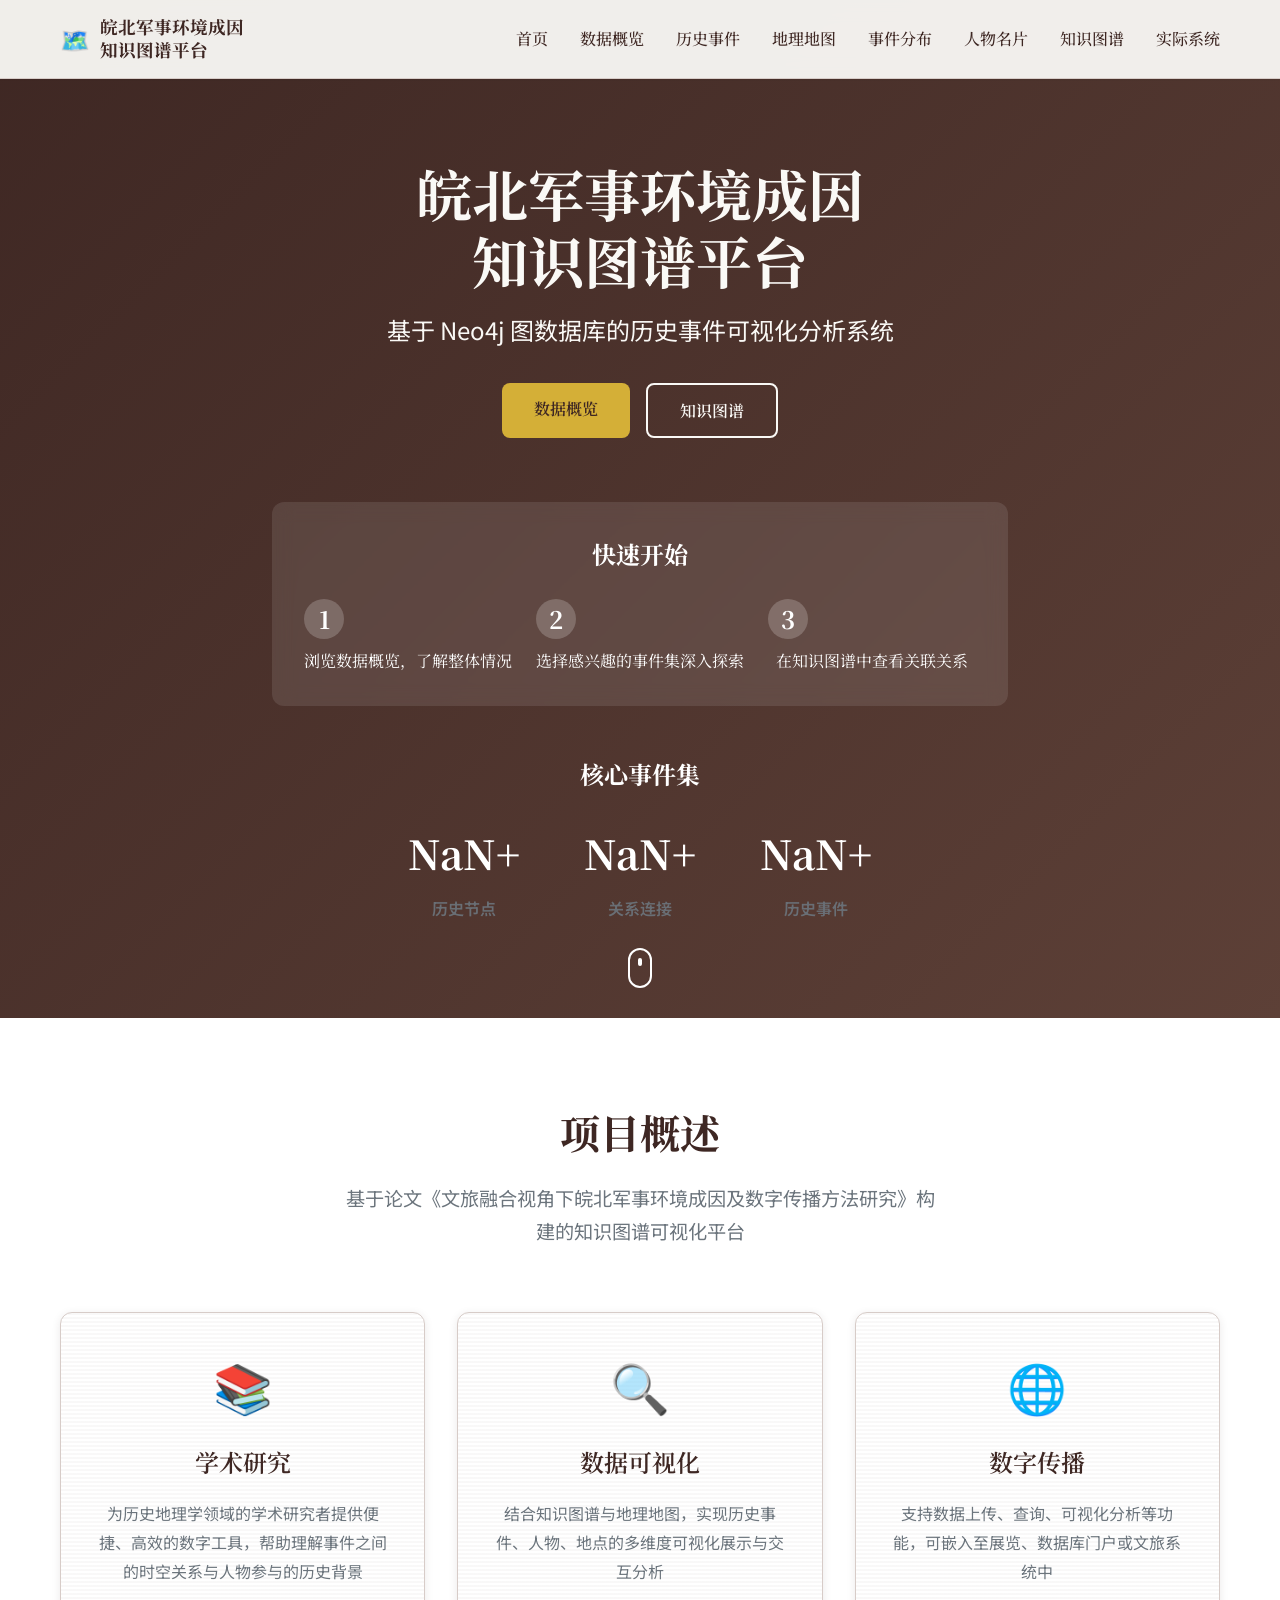
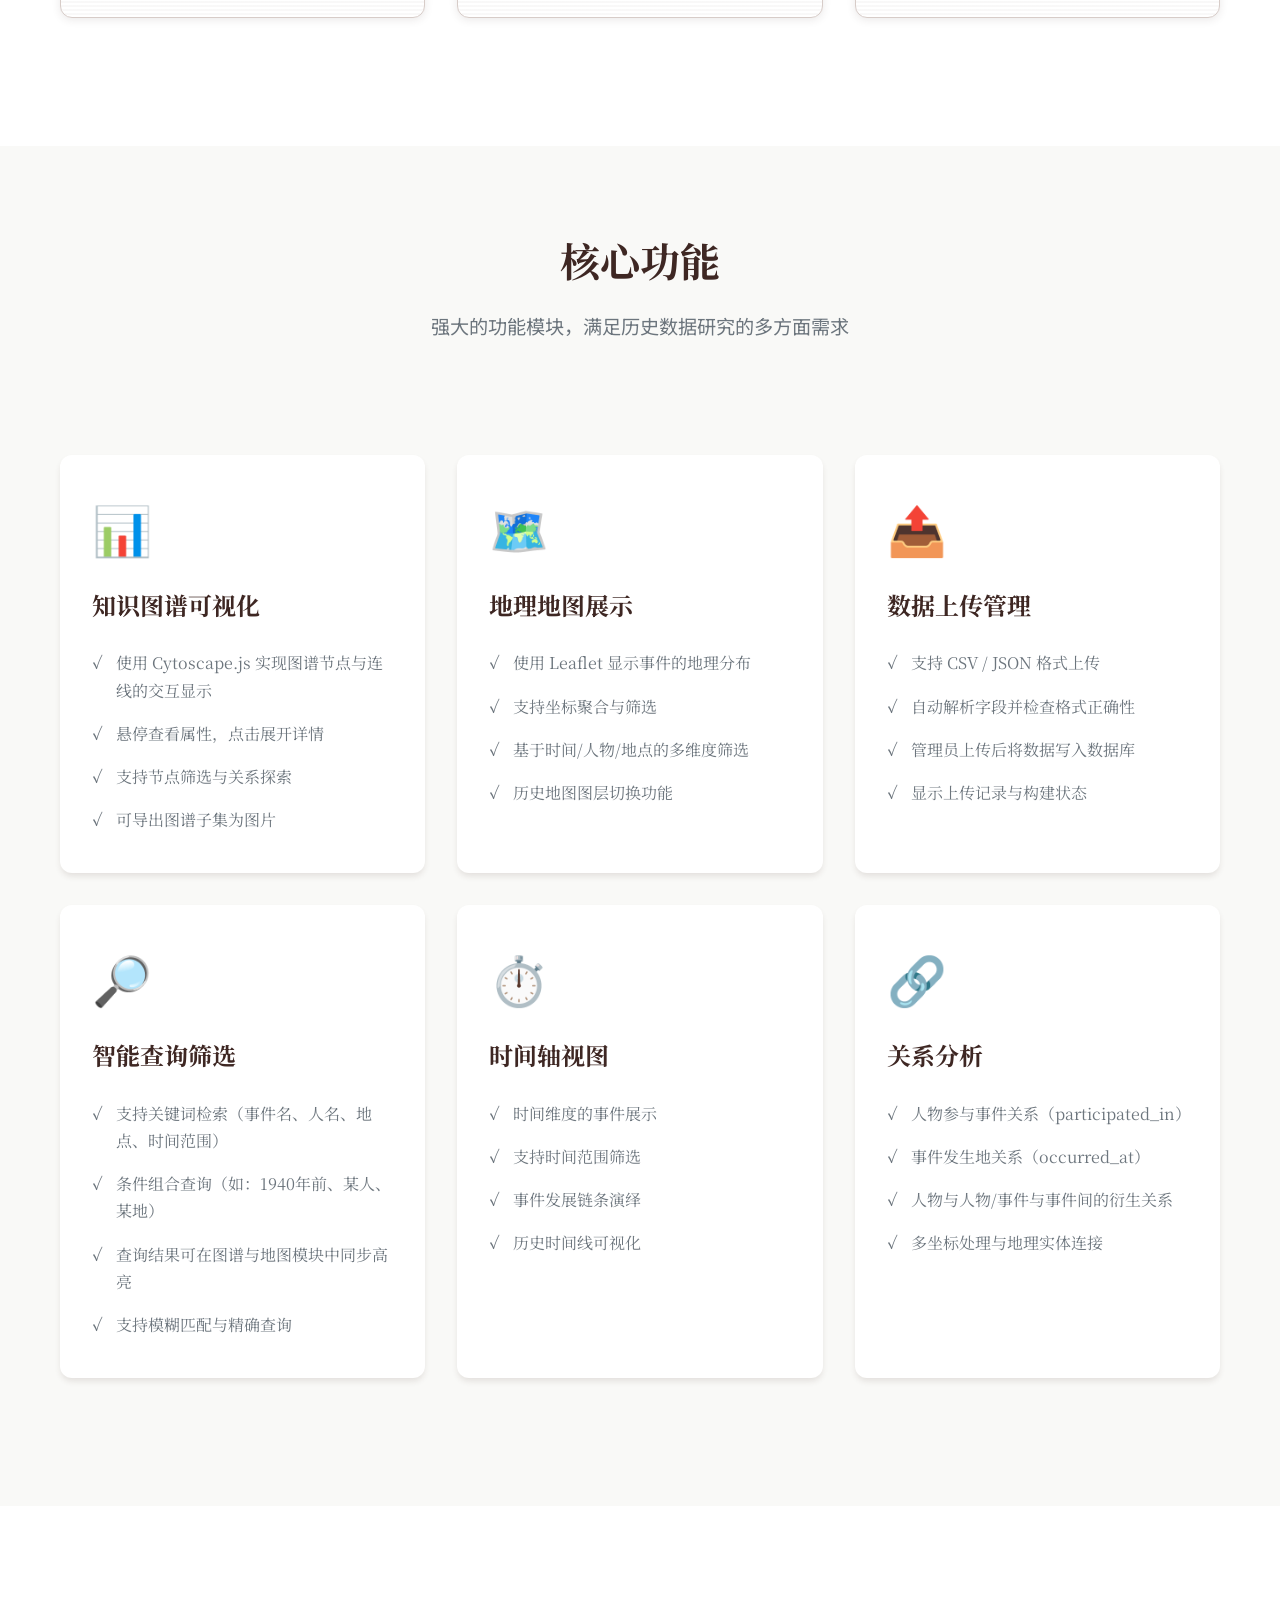
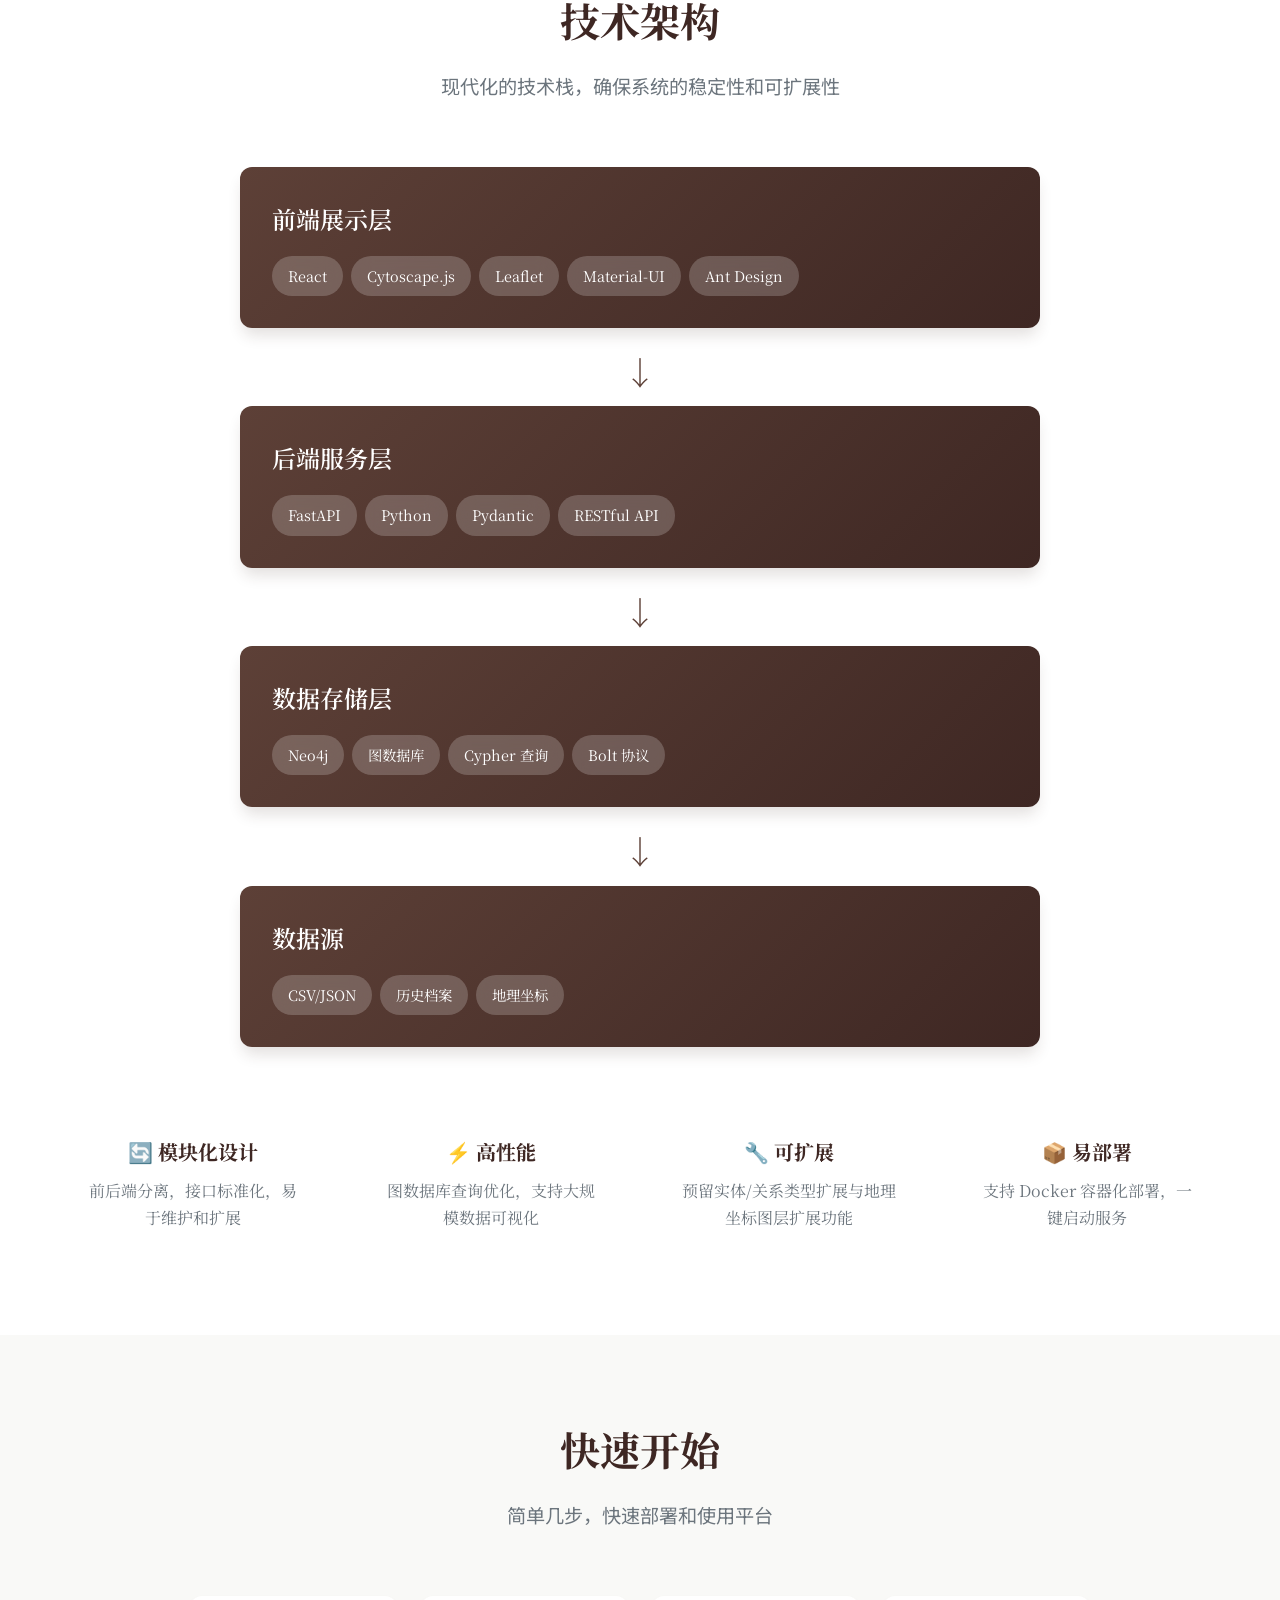
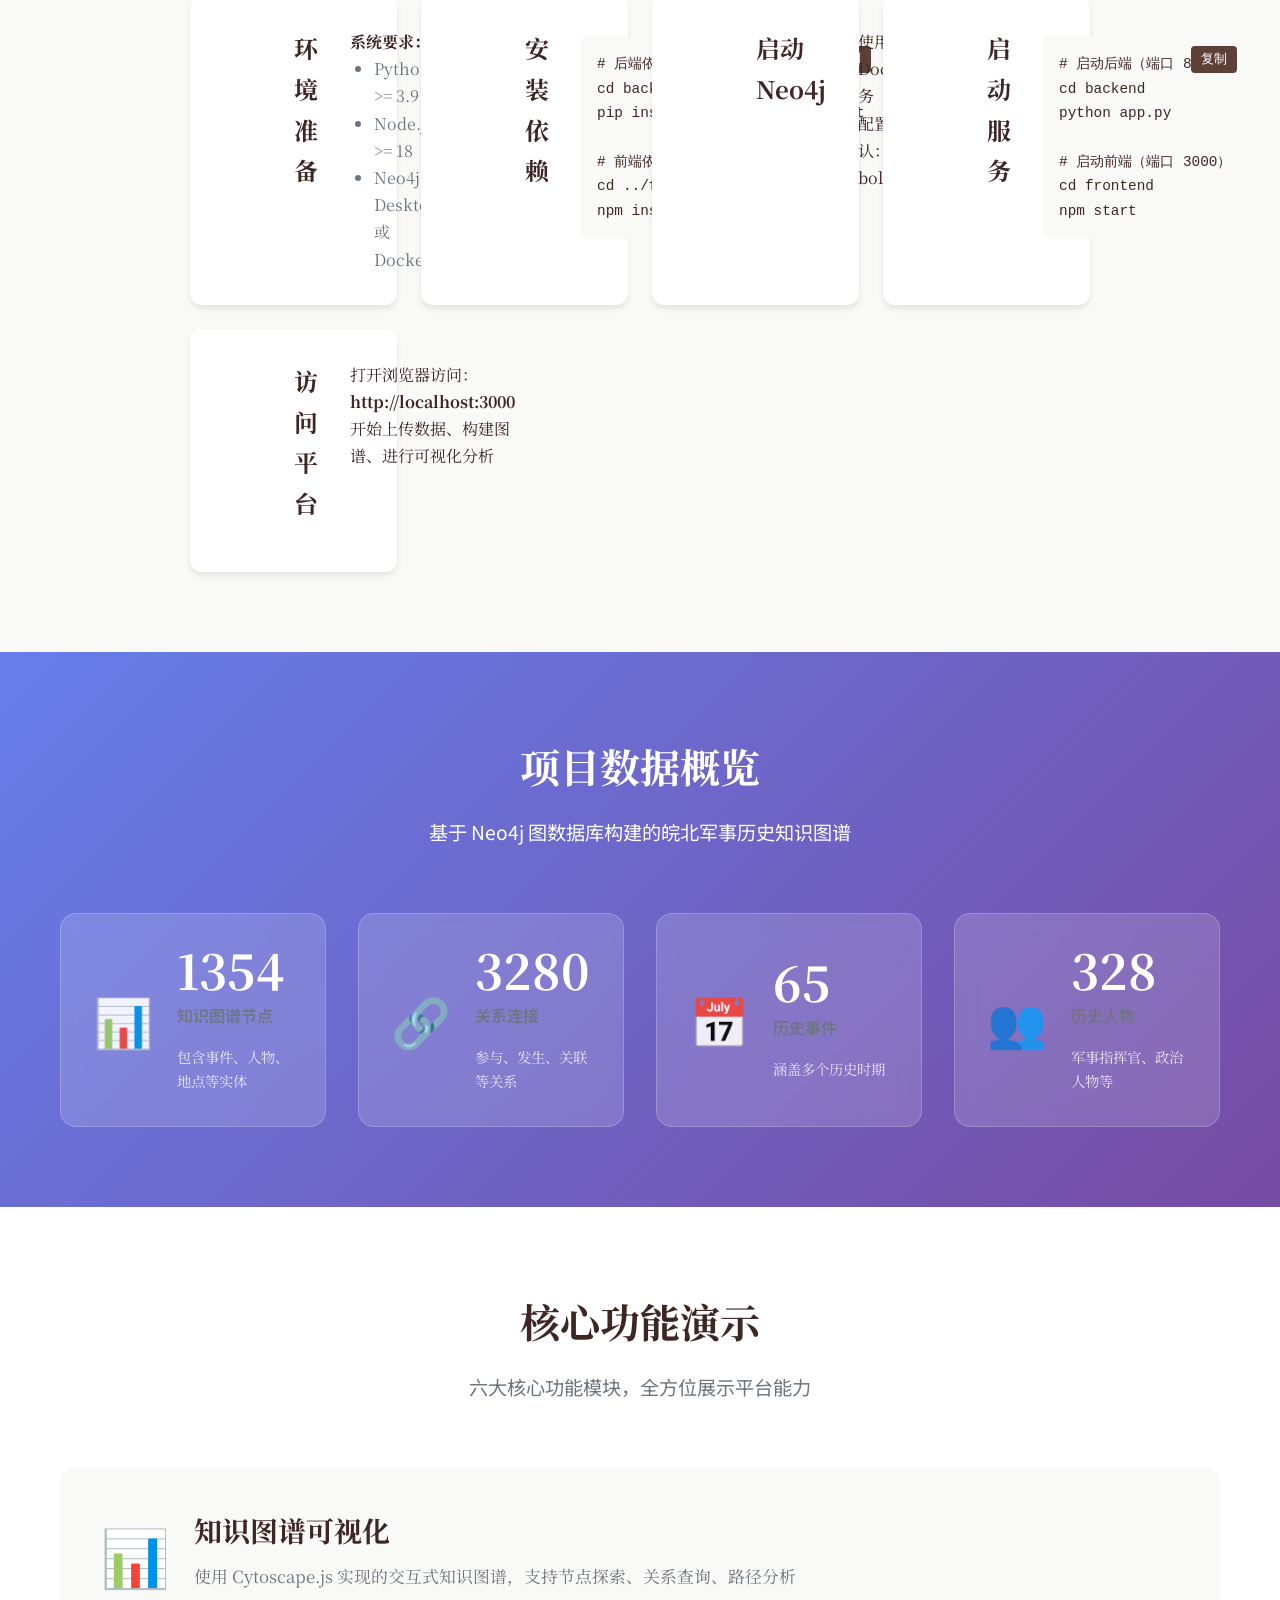
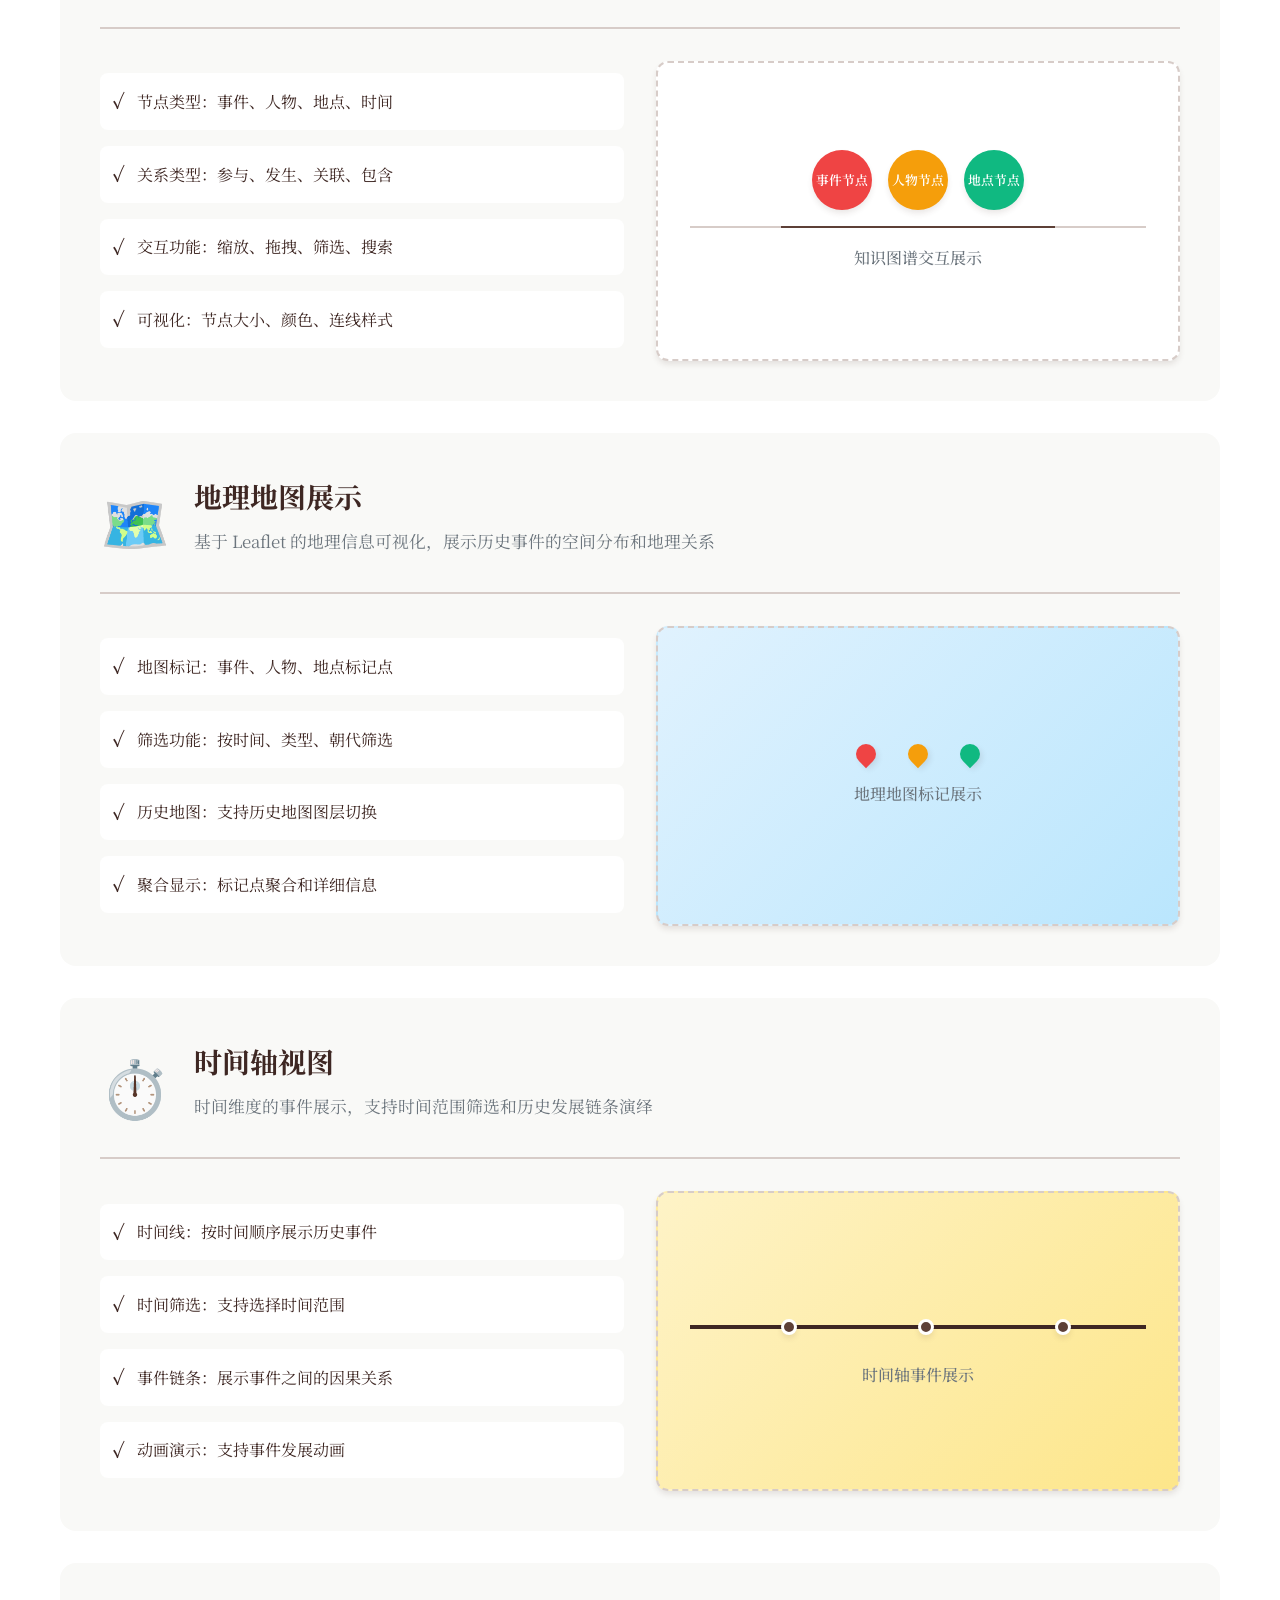
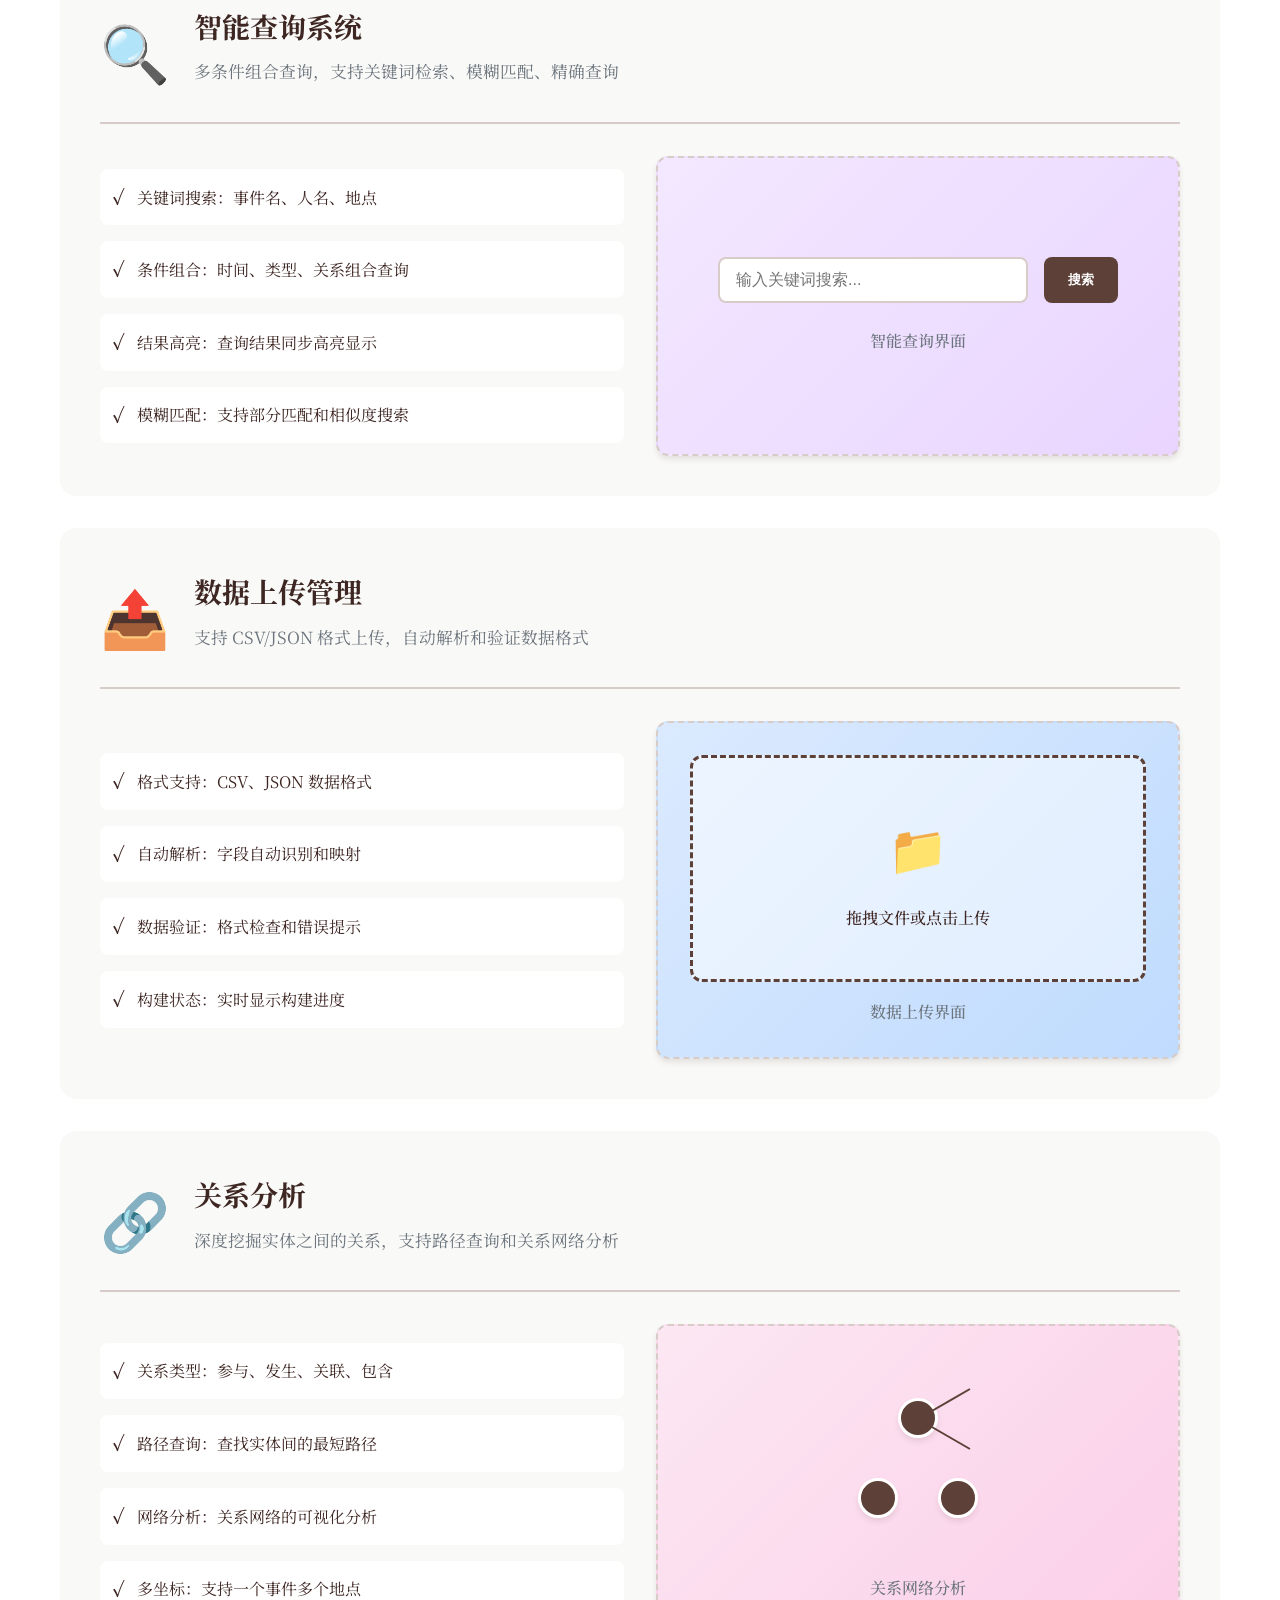
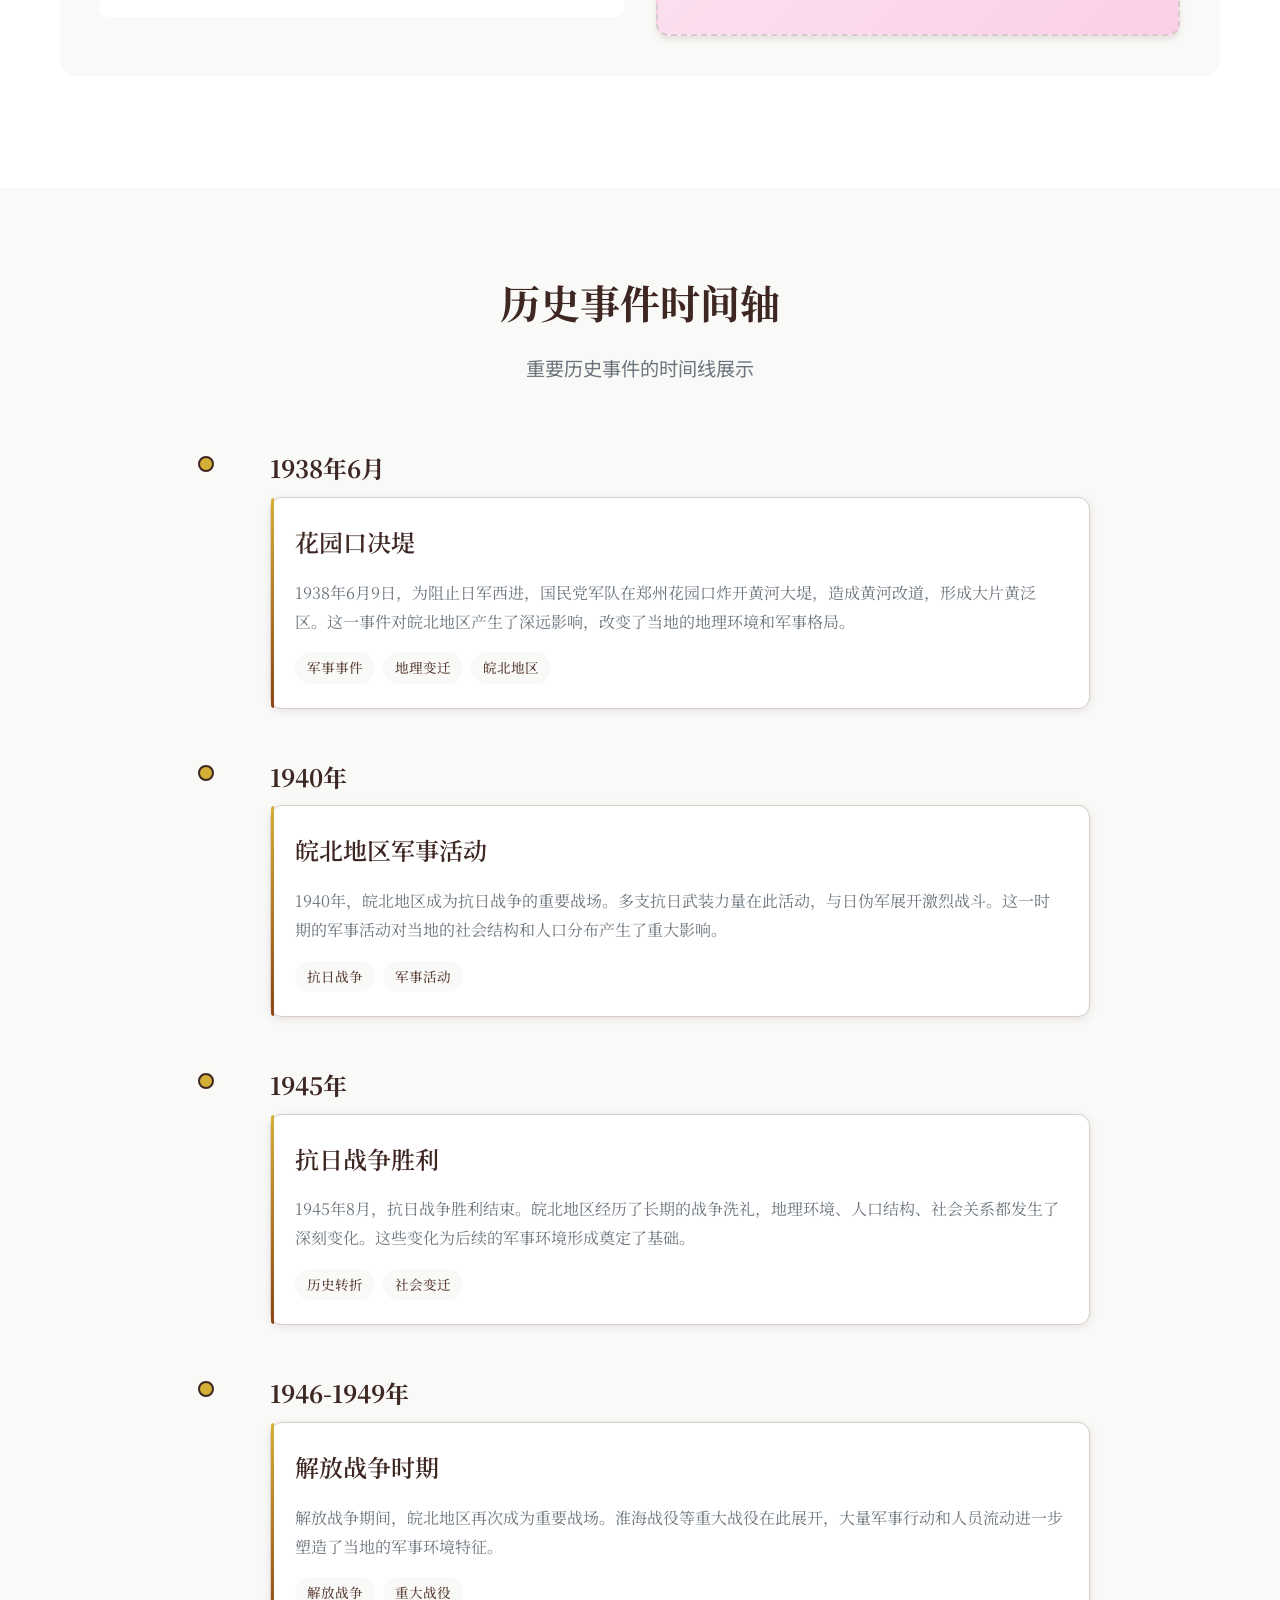
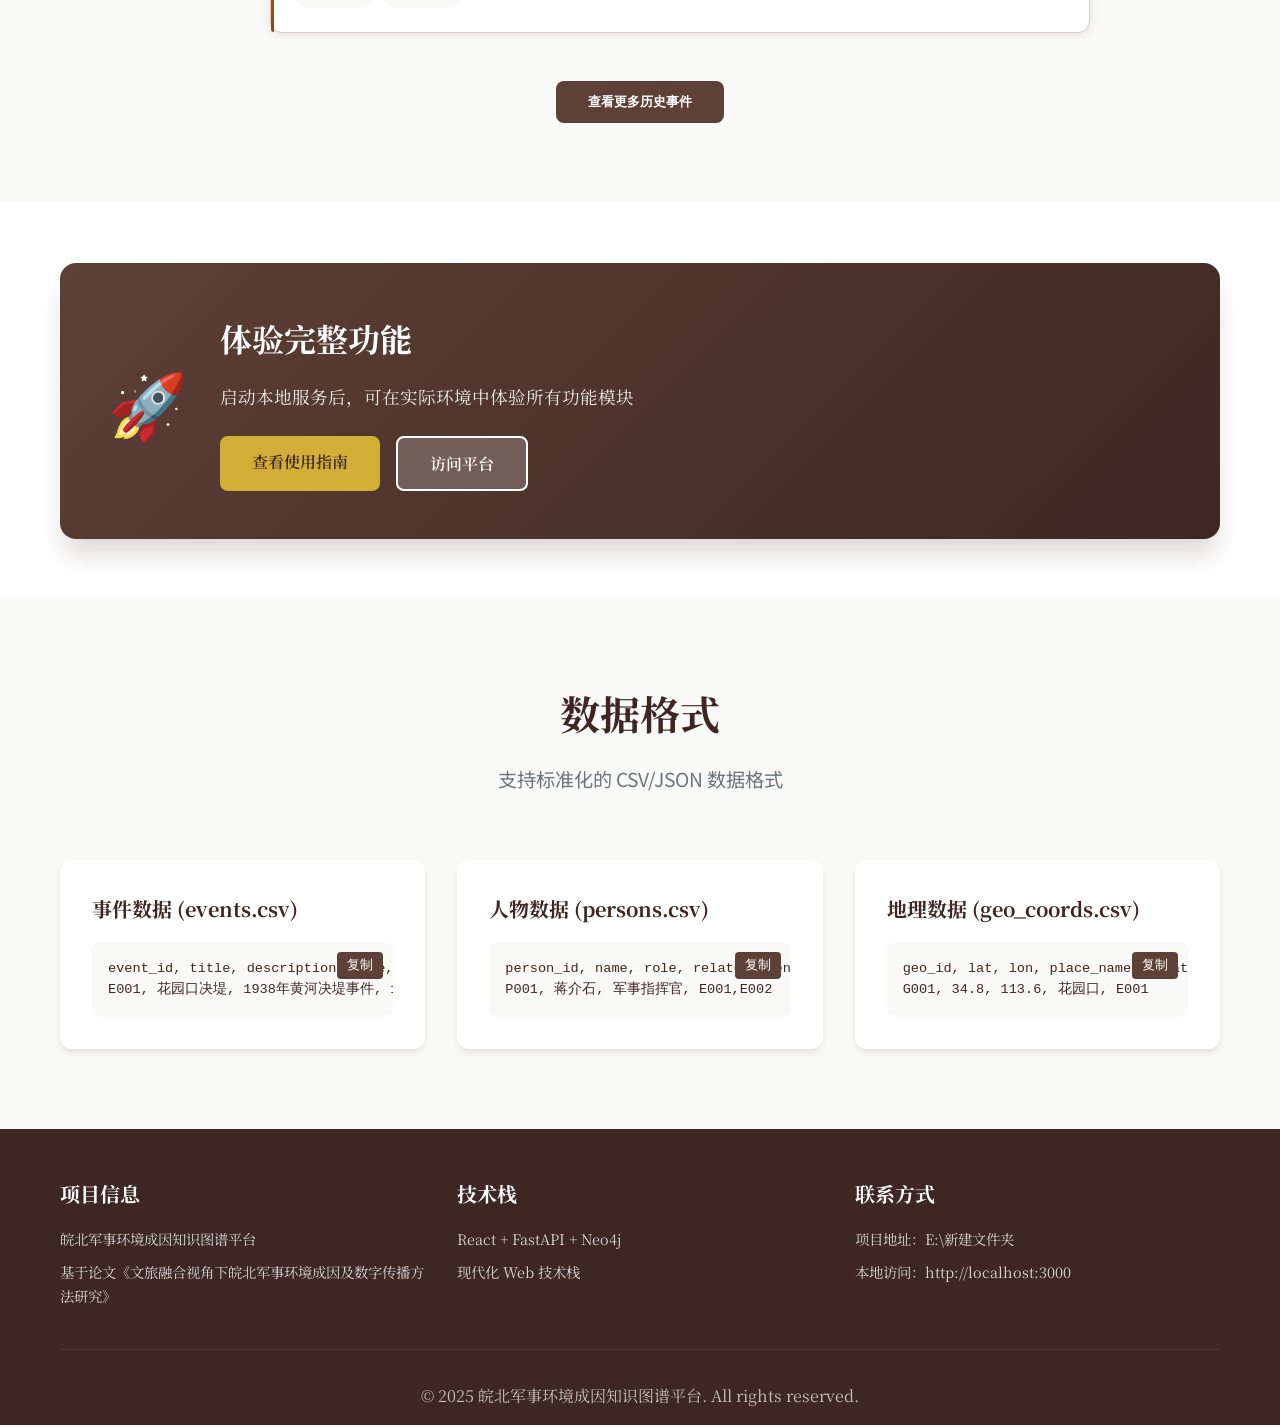
==== commit 19eeeec5: "上传整个网站：包括所有页面和依赖文件" ====
--- a/index.html
+++ b/index.html
@@ -1,61 +1,831 @@
-<!DOCTYPE html>
-<html lang="zh-CN">
-<head>
-    <meta charset="UTF-8">
-    <meta name="viewport" content="width=device-width, initial-scale=1.0">
-    <title>知识图谱 - 皖北军事环境成因知识图谱平台</title>
-    <link rel="stylesheet" href="styles.css">
-    <link rel="stylesheet" href="page-styles.css">
-    <style>
-        body {
-            margin: 0;
-            padding: 0;
-            font-family: 'Noto Sans SC', 'Microsoft YaHei', sans-serif;
-            background: linear-gradient(135deg, #667eea 0%, #764ba2 100%);
-            min-height: 100vh;
-            display: flex;
-            align-items: center;
-            justify-content: center;
-        }
-        .home-container {
-            text-align: center;
-            color: white;
-            padding: 40px;
-            max-width: 600px;
-        }
-        .home-title {
-            font-size: 3em;
-            margin-bottom: 20px;
-            font-weight: 700;
-        }
-        .home-subtitle {
-            font-size: 1.2em;
-            margin-bottom: 40px;
-            opacity: 0.9;
-        }
-        .home-button {
-            display: inline-block;
-            padding: 15px 40px;
-            background: white;
-            color: #667eea;
-            text-decoration: none;
-            border-radius: 50px;
-            font-size: 1.1em;
-            font-weight: 600;
-            transition: transform 0.3s, box-shadow 0.3s;
-            box-shadow: 0 4px 15px rgba(0, 0, 0, 0.2);
-        }
-        .home-button:hover {
-            transform: translateY(-2px);
-            box-shadow: 0 6px 20px rgba(0, 0, 0, 0.3);
-        }
-    </style>
-</head>
-<body>
-    <div class="home-container">
-        <h1 class="home-title">🗺️ 知识图谱</h1>
-        <p class="home-subtitle">皖北军事环境成因知识图谱可视化平台</p>
-        <a href="knowledgeGraph.html" class="home-button">进入知识图谱</a>
-    </div>
-</body>
-</html>+<!DOCTYPE html>
+<html lang="zh-CN">
+<head>
+    <meta charset="UTF-8">
+    <meta name="viewport" content="width=device-width, initial-scale=1.0">
+    <title>皖北军事环境成因知识图谱平台 - 项目展示</title>
+    <meta name="description" content="基于Neo4j图数据库的皖北军事环境成因知识图谱可视化平台，提供历史事件、人物、地点的多维度可视化展示与交互分析">
+    <meta name="keywords" content="知识图谱,历史事件,皖北,军事环境,Neo4j,数据可视化">
+    <meta name="author" content="皖北军事环境成因知识图谱平台">
+    
+    <!-- Open Graph / Facebook -->
+    <meta property="og:type" content="website">
+    <meta property="og:url" content="http://localhost:8080/">
+    <meta property="og:title" content="皖北军事环境成因知识图谱平台">
+    <meta property="og:description" content="基于Neo4j图数据库的皖北军事环境成因知识图谱可视化平台，提供历史事件、人物、地点的多维度可视化展示与交互分析">
+    <meta property="og:image" content="http://localhost:8080/images/og-image.jpg">
+    
+    <!-- Twitter -->
+    <meta property="twitter:card" content="summary_large_image">
+    <meta property="twitter:url" content="http://localhost:8080/">
+    <meta property="twitter:title" content="皖北军事环境成因知识图谱平台">
+    <meta property="twitter:description" content="基于Neo4j图数据库的皖北军事环境成因知识图谱可视化平台">
+    <meta property="twitter:image" content="http://localhost:8080/images/og-image.jpg">
+    
+    <!-- 预加载关键资源 -->
+    <link rel="preload" href="data-loader.js" as="script">
+    <link rel="preload" href="styles.css" as="style">
+    <link rel="manifest" href="manifest.json">
+    <link rel="icon" href="favicon.ico" type="image/x-icon">
+    <meta name="theme-color" content="#3E2723">
+    <link rel="stylesheet" href="styles.css">
+    <link rel="stylesheet" href="page-styles.css">
+    <link rel="stylesheet" href="css/historical-theme.css">
+    <link rel="stylesheet" href="css/loading-indicator.css">
+    <link rel="stylesheet" href="css/components.css">
+    <link rel="stylesheet" href="css/toast.css">
+    <link rel="stylesheet" href="css/empty-state.css">
+    <link rel="stylesheet" href="css/lazy-load.css">
+    <!-- Google Fonts with fallback -->
+    <link rel="preconnect" href="https://fonts.googleapis.com">
+    <link rel="preconnect" href="https://fonts.gstatic.com" crossorigin>
+    <link href="https://fonts.googleapis.com/css2?family=Noto+Serif+SC:wght@400;500;600;700&family=Noto+Sans+SC:wght@300;400;500;700&display=swap" rel="stylesheet" onerror="this.onerror=null; this.remove();">
+    <!-- Fallback fonts if Google Fonts fails -->
+    <style>
+        @font-face {
+            font-family: 'Noto Serif SC Fallback';
+            src: local('SimSun'), local('宋体');
+        }
+        @font-face {
+            font-family: 'Noto Sans SC Fallback';
+            src: local('Microsoft YaHei'), local('微软雅黑');
+        }
+    </style>
+</head>
+<body>
+    <!-- 导航栏 -->
+    <nav class="navbar" role="navigation" aria-label="主导航">
+        <div class="container">
+            <div class="nav-brand">
+                <span class="logo-icon" aria-hidden="true">🗺️</span>
+                <span class="logo-text">皖北军事环境成因<br>知识图谱平台</span>
+            </div>
+            <ul class="nav-menu" role="menubar">
+                <li role="none"><a href="index.html" class="nav-link active" role="menuitem" aria-current="page">首页</a></li>
+                <li role="none"><a href="overview.html" class="nav-link" role="menuitem">数据概览</a></li>
+                <li role="none"><a href="events.html" class="nav-link" role="menuitem">历史事件</a></li>
+                <li role="none"><a href="map-interactive.html" class="nav-link" role="menuitem">地理地图</a></li>
+                <li role="none"><a href="map-canvas.html" class="nav-link" role="menuitem">事件分布</a></li>
+                <li role="none"><a href="persons.html" class="nav-link" role="menuitem">人物名片</a></li>
+                <li role="none"><a href="knowledgeGraph.html" class="nav-link" role="menuitem">知识图谱</a></li>
+                <li role="none"><a href="http://localhost:3000" target="_blank" class="nav-link" role="menuitem" aria-label="在新窗口打开实际系统">实际系统</a></li>
+            </ul>
+            <button class="nav-toggle" aria-label="切换导航菜单" aria-expanded="false" aria-controls="nav-menu">
+                <span></span>
+                <span></span>
+                <span></span>
+            </button>
+        </div>
+    </nav>
+
+    <!-- 首页 Hero 区域 -->
+    <section id="home" class="hero">
+        <div class="hero-background">
+            <div class="hero-overlay"></div>
+        </div>
+        <div class="container">
+            <div class="hero-content">
+                <h1 class="hero-title">
+                    <span class="title-line">皖北军事环境成因</span>
+                    <span class="title-line">知识图谱平台</span>
+                </h1>
+                <p class="hero-subtitle">基于 Neo4j 图数据库的历史事件可视化分析系统</p>
+                <div class="hero-buttons" role="group" aria-label="主要操作">
+                    <a href="overview.html" class="btn btn-primary" aria-label="查看数据概览">数据概览</a>
+                    <a href="knowledgeGraph.html" class="btn btn-secondary" aria-label="查看知识图谱">知识图谱</a>
+                </div>
+                <!-- 快速开始引导 -->
+                <div class="quick-start-guide">
+                    <h3>快速开始</h3>
+                    <div class="guide-steps">
+                        <div class="guide-step">
+                            <div class="step-number">1</div>
+                            <p>浏览数据概览，了解整体情况</p>
+                        </div>
+                        <div class="guide-step">
+                            <div class="step-number">2</div>
+                            <p>选择感兴趣的事件集深入探索</p>
+                        </div>
+                        <div class="guide-step">
+                            <div class="step-number">3</div>
+                            <p>在知识图谱中查看关联关系</p>
+                        </div>
+                    </div>
+                </div>
+                <!-- 核心事件集入口 -->
+                <div class="core-event-sets">
+                    <h3>核心事件集</h3>
+                    <div class="event-set-cards" id="core-event-sets-container">
+                        <!-- 由 data-loader.js 动态填充 -->
+                    </div>
+                </div>
+                <div class="hero-stats">
+                    <div class="stat-item">
+                        <div class="stat-number" data-type="total_nodes">加载中...</div>
+                        <div class="stat-label">历史节点</div>
+                    </div>
+                    <div class="stat-item">
+                        <div class="stat-number" data-type="total_relationships">加载中...</div>
+                        <div class="stat-label">关系连接</div>
+                    </div>
+                    <div class="stat-item">
+                        <div class="stat-number" data-type="events">加载中...</div>
+                        <div class="stat-label">历史事件</div>
+                    </div>
+                </div>
+            </div>
+        </div>
+        <div class="scroll-indicator">
+            <div class="mouse"></div>
+        </div>
+    </section>
+
+    <!-- 项目介绍 -->
+    <section class="intro">
+        <div class="container">
+            <div class="section-header">
+                <h2 class="section-title">项目概述</h2>
+                <p class="section-subtitle">基于论文《文旅融合视角下皖北军事环境成因及数字传播方法研究》构建的知识图谱可视化平台</p>
+            </div>
+            <div class="intro-grid">
+                <div class="intro-card">
+                    <div class="card-icon">📚</div>
+                    <h3>学术研究</h3>
+                    <p>为历史地理学领域的学术研究者提供便捷、高效的数字工具，帮助理解事件之间的时空关系与人物参与的历史背景</p>
+                </div>
+                <div class="intro-card">
+                    <div class="card-icon">🔍</div>
+                    <h3>数据可视化</h3>
+                    <p>结合知识图谱与地理地图，实现历史事件、人物、地点的多维度可视化展示与交互分析</p>
+                </div>
+                <div class="intro-card">
+                    <div class="card-icon">🌐</div>
+                    <h3>数字传播</h3>
+                    <p>支持数据上传、查询、可视化分析等功能，可嵌入至展览、数据库门户或文旅系统中</p>
+                </div>
+            </div>
+        </div>
+    </section>
+
+    <!-- 功能特色 -->
+    <section id="features" class="features">
+        <div class="container">
+            <div class="section-header">
+                <h2 class="section-title">核心功能</h2>
+                <p class="section-subtitle">强大的功能模块，满足历史数据研究的多方面需求</p>
+            </div>
+            <div class="features-grid">
+                <div class="feature-card">
+                    <div class="feature-icon">📊</div>
+                    <h3>知识图谱可视化</h3>
+                    <ul class="feature-list">
+                        <li>使用 Cytoscape.js 实现图谱节点与连线的交互显示</li>
+                        <li>悬停查看属性，点击展开详情</li>
+                        <li>支持节点筛选与关系探索</li>
+                        <li>可导出图谱子集为图片</li>
+                    </ul>
+                </div>
+                <div class="feature-card">
+                    <div class="feature-icon">🗺️</div>
+                    <h3>地理地图展示</h3>
+                    <ul class="feature-list">
+                        <li>使用 Leaflet 显示事件的地理分布</li>
+                        <li>支持坐标聚合与筛选</li>
+                        <li>基于时间/人物/地点的多维度筛选</li>
+                        <li>历史地图图层切换功能</li>
+                    </ul>
+                </div>
+                <div class="feature-card">
+                    <div class="feature-icon">📤</div>
+                    <h3>数据上传管理</h3>
+                    <ul class="feature-list">
+                        <li>支持 CSV / JSON 格式上传</li>
+                        <li>自动解析字段并检查格式正确性</li>
+                        <li>管理员上传后将数据写入数据库</li>
+                        <li>显示上传记录与构建状态</li>
+                    </ul>
+                </div>
+                <div class="feature-card">
+                    <div class="feature-icon">🔎</div>
+                    <h3>智能查询筛选</h3>
+                    <ul class="feature-list">
+                        <li>支持关键词检索（事件名、人名、地点、时间范围）</li>
+                        <li>条件组合查询（如：1940年前、某人、某地）</li>
+                        <li>查询结果可在图谱与地图模块中同步高亮</li>
+                        <li>支持模糊匹配与精确查询</li>
+                    </ul>
+                </div>
+                <div class="feature-card">
+                    <div class="feature-icon">⏱️</div>
+                    <h3>时间轴视图</h3>
+                    <ul class="feature-list">
+                        <li>时间维度的事件展示</li>
+                        <li>支持时间范围筛选</li>
+                        <li>事件发展链条演绎</li>
+                        <li>历史时间线可视化</li>
+                    </ul>
+                </div>
+                <div class="feature-card">
+                    <div class="feature-icon">🔗</div>
+                    <h3>关系分析</h3>
+                    <ul class="feature-list">
+                        <li>人物参与事件关系（participated_in）</li>
+                        <li>事件发生地关系（occurred_at）</li>
+                        <li>人物与人物/事件与事件间的衍生关系</li>
+                        <li>多坐标处理与地理实体连接</li>
+                    </ul>
+                </div>
+            </div>
+        </div>
+    </section>
+
+    <!-- 技术架构 -->
+    <section id="architecture" class="architecture">
+        <div class="container">
+            <div class="section-header">
+                <h2 class="section-title">技术架构</h2>
+                <p class="section-subtitle">现代化的技术栈，确保系统的稳定性和可扩展性</p>
+            </div>
+            <div class="arch-diagram">
+                <div class="arch-layer">
+                    <div class="layer-title">前端展示层</div>
+                    <div class="tech-tags">
+                        <span class="tech-tag">React</span>
+                        <span class="tech-tag">Cytoscape.js</span>
+                        <span class="tech-tag">Leaflet</span>
+                        <span class="tech-tag">Material-UI</span>
+                        <span class="tech-tag">Ant Design</span>
+                    </div>
+                </div>
+                <div class="arch-arrow">↓</div>
+                <div class="arch-layer">
+                    <div class="layer-title">后端服务层</div>
+                    <div class="tech-tags">
+                        <span class="tech-tag">FastAPI</span>
+                        <span class="tech-tag">Python</span>
+                        <span class="tech-tag">Pydantic</span>
+                        <span class="tech-tag">RESTful API</span>
+                    </div>
+                </div>
+                <div class="arch-arrow">↓</div>
+                <div class="arch-layer">
+                    <div class="layer-title">数据存储层</div>
+                    <div class="tech-tags">
+                        <span class="tech-tag">Neo4j</span>
+                        <span class="tech-tag">图数据库</span>
+                        <span class="tech-tag">Cypher 查询</span>
+                        <span class="tech-tag">Bolt 协议</span>
+                    </div>
+                </div>
+                <div class="arch-arrow">↓</div>
+                <div class="arch-layer">
+                    <div class="layer-title">数据源</div>
+                    <div class="tech-tags">
+                        <span class="tech-tag">CSV/JSON</span>
+                        <span class="tech-tag">历史档案</span>
+                        <span class="tech-tag">地理坐标</span>
+                    </div>
+                </div>
+            </div>
+            <div class="arch-features">
+                <div class="arch-feature">
+                    <h4>🔄 模块化设计</h4>
+                    <p>前后端分离，接口标准化，易于维护和扩展</p>
+                </div>
+                <div class="arch-feature">
+                    <h4>⚡ 高性能</h4>
+                    <p>图数据库查询优化，支持大规模数据可视化</p>
+                </div>
+                <div class="arch-feature">
+                    <h4>🔧 可扩展</h4>
+                    <p>预留实体/关系类型扩展与地理坐标图层扩展功能</p>
+                </div>
+                <div class="arch-feature">
+                    <h4>📦 易部署</h4>
+                    <p>支持 Docker 容器化部署，一键启动服务</p>
+                </div>
+            </div>
+        </div>
+    </section>
+
+    <!-- 使用指南 -->
+    <section id="guide" class="guide">
+        <div class="container">
+            <div class="section-header">
+                <h2 class="section-title">快速开始</h2>
+                <p class="section-subtitle">简单几步，快速部署和使用平台</p>
+            </div>
+            <div class="guide-steps">
+                <div class="step-card">
+                    <div class="step-number">1</div>
+                    <h3>环境准备</h3>
+                    <div class="step-content">
+                        <p><strong>系统要求：</strong></p>
+                        <ul>
+                            <li>Python >= 3.9</li>
+                            <li>Node.js >= 18</li>
+                            <li>Neo4j Desktop 或 Docker</li>
+                        </ul>
+                    </div>
+                </div>
+                <div class="step-card">
+                    <div class="step-number">2</div>
+                    <h3>安装依赖</h3>
+                    <div class="step-content">
+                        <pre><code># 后端依赖
+cd backend
+pip install -r requirements.txt
+
+# 前端依赖
+cd ../frontend
+npm install</code></pre>
+                    </div>
+                </div>
+                <div class="step-card">
+                    <div class="step-number">3</div>
+                    <h3>启动 Neo4j</h3>
+                    <div class="step-content">
+                        <p>使用 Neo4j Desktop 或 Docker 启动图数据库服务</p>
+                        <p>配置数据库连接信息（默认：bolt://localhost:7687）</p>
+                    </div>
+                </div>
+                <div class="step-card">
+                    <div class="step-number">4</div>
+                    <h3>启动服务</h3>
+                    <div class="step-content">
+                        <pre><code># 启动后端（端口 8002）
+cd backend
+python app.py
+
+# 启动前端（端口 3000）
+cd frontend
+npm start</code></pre>
+                    </div>
+                </div>
+                <div class="step-card">
+                    <div class="step-number">5</div>
+                    <h3>访问平台</h3>
+                    <div class="step-content">
+                        <p>打开浏览器访问：<strong>http://localhost:3000</strong></p>
+                        <p>开始上传数据、构建图谱、进行可视化分析</p>
+                    </div>
+                </div>
+            </div>
+        </div>
+    </section>
+
+    <!-- 项目演示 - 数据概览 -->
+    <section id="demo" class="demo-overview">
+        <div class="container">
+            <div class="section-header">
+                <h2 class="section-title">项目数据概览</h2>
+                <p class="section-subtitle">基于 Neo4j 图数据库构建的皖北军事历史知识图谱</p>
+            </div>
+            <div class="demo-stats-grid">
+                <div class="demo-stat-card">
+                    <div class="stat-icon">📊</div>
+                    <div class="stat-content">
+                        <div class="stat-big-number" data-target="2065">0</div>
+                        <div class="stat-label">知识图谱节点</div>
+                        <div class="stat-detail">包含事件、人物、地点等实体</div>
+                    </div>
+                </div>
+                <div class="demo-stat-card">
+                    <div class="stat-icon">🔗</div>
+                    <div class="stat-content">
+                        <div class="stat-big-number" data-target="5000">0</div>
+                        <div class="stat-label">关系连接</div>
+                        <div class="stat-detail">参与、发生、关联等关系</div>
+                    </div>
+                </div>
+                <div class="demo-stat-card">
+                    <div class="stat-icon">📅</div>
+                    <div class="stat-content">
+                        <div class="stat-big-number" data-target="100">0</div>
+                        <div class="stat-label">历史事件</div>
+                        <div class="stat-detail">涵盖多个历史时期</div>
+                    </div>
+                </div>
+                <div class="demo-stat-card">
+                    <div class="stat-icon">👥</div>
+                    <div class="stat-content">
+                        <div class="stat-big-number" data-target="500">0</div>
+                        <div class="stat-label">历史人物</div>
+                        <div class="stat-detail">军事指挥官、政治人物等</div>
+                    </div>
+                </div>
+            </div>
+        </div>
+    </section>
+
+    <!-- 项目演示 - 核心功能展示 -->
+    <section class="demo-features">
+        <div class="container">
+            <div class="section-header">
+                <h2 class="section-title">核心功能演示</h2>
+                <p class="section-subtitle">六大核心功能模块，全方位展示平台能力</p>
+            </div>
+            
+            <!-- 功能模块 1: 知识图谱 -->
+            <div class="demo-module">
+                <div class="demo-module-header">
+                    <div class="module-icon">📊</div>
+                    <div class="module-info">
+                        <h3>知识图谱可视化</h3>
+                        <p>使用 Cytoscape.js 实现的交互式知识图谱，支持节点探索、关系查询、路径分析</p>
+                    </div>
+                </div>
+                <div class="demo-module-content">
+                    <div class="demo-features-list">
+                        <div class="feature-item">
+                            <span class="feature-check">✓</span>
+                            <span>节点类型：事件、人物、地点、时间</span>
+                        </div>
+                        <div class="feature-item">
+                            <span class="feature-check">✓</span>
+                            <span>关系类型：参与、发生、关联、包含</span>
+                        </div>
+                        <div class="feature-item">
+                            <span class="feature-check">✓</span>
+                            <span>交互功能：缩放、拖拽、筛选、搜索</span>
+                        </div>
+                        <div class="feature-item">
+                            <span class="feature-check">✓</span>
+                            <span>可视化：节点大小、颜色、连线样式</span>
+                        </div>
+                    </div>
+                    <div class="demo-preview">
+                        <div class="preview-placeholder graph-preview">
+                            <div class="preview-content">
+                                <div class="preview-nodes">
+                                    <div class="preview-node node-event">事件节点</div>
+                                    <div class="preview-node node-person">人物节点</div>
+                                    <div class="preview-node node-location">地点节点</div>
+                                </div>
+                                <div class="preview-connections">
+                                    <div class="connection-line"></div>
+                                    <div class="connection-line"></div>
+                                </div>
+                                <p class="preview-text">知识图谱交互展示</p>
+                            </div>
+                        </div>
+                    </div>
+                </div>
+            </div>
+
+            <!-- 功能模块 2: 地理地图 -->
+            <div class="demo-module">
+                <div class="demo-module-header">
+                    <div class="module-icon">🗺️</div>
+                    <div class="module-info">
+                        <h3>地理地图展示</h3>
+                        <p>基于 Leaflet 的地理信息可视化，展示历史事件的空间分布和地理关系</p>
+                    </div>
+                </div>
+                <div class="demo-module-content">
+                    <div class="demo-features-list">
+                        <div class="feature-item">
+                            <span class="feature-check">✓</span>
+                            <span>地图标记：事件、人物、地点标记点</span>
+                        </div>
+                        <div class="feature-item">
+                            <span class="feature-check">✓</span>
+                            <span>筛选功能：按时间、类型、朝代筛选</span>
+                        </div>
+                        <div class="feature-item">
+                            <span class="feature-check">✓</span>
+                            <span>历史地图：支持历史地图图层切换</span>
+                        </div>
+                        <div class="feature-item">
+                            <span class="feature-check">✓</span>
+                            <span>聚合显示：标记点聚合和详细信息</span>
+                        </div>
+                    </div>
+                    <div class="demo-preview">
+                        <div class="preview-placeholder map-preview">
+                            <div class="preview-content">
+                                <div class="map-markers">
+                                    <div class="map-marker marker-red"></div>
+                                    <div class="map-marker marker-yellow"></div>
+                                    <div class="map-marker marker-green"></div>
+                                </div>
+                                <p class="preview-text">地理地图标记展示</p>
+                            </div>
+                        </div>
+                    </div>
+                </div>
+            </div>
+
+            <!-- 功能模块 3: 时间轴 -->
+            <div class="demo-module">
+                <div class="demo-module-header">
+                    <div class="module-icon">⏱️</div>
+                    <div class="module-info">
+                        <h3>时间轴视图</h3>
+                        <p>时间维度的事件展示，支持时间范围筛选和历史发展链条演绎</p>
+                    </div>
+                </div>
+                <div class="demo-module-content">
+                    <div class="demo-features-list">
+                        <div class="feature-item">
+                            <span class="feature-check">✓</span>
+                            <span>时间线：按时间顺序展示历史事件</span>
+                        </div>
+                        <div class="feature-item">
+                            <span class="feature-check">✓</span>
+                            <span>时间筛选：支持选择时间范围</span>
+                        </div>
+                        <div class="feature-item">
+                            <span class="feature-check">✓</span>
+                            <span>事件链条：展示事件之间的因果关系</span>
+                        </div>
+                        <div class="feature-item">
+                            <span class="feature-check">✓</span>
+                            <span>动画演示：支持事件发展动画</span>
+                        </div>
+                    </div>
+                    <div class="demo-preview">
+                        <div class="preview-placeholder timeline-preview">
+                            <div class="preview-content">
+                                <div class="timeline-line">
+                                    <div class="timeline-point"></div>
+                                    <div class="timeline-point"></div>
+                                    <div class="timeline-point"></div>
+                                </div>
+                                <p class="preview-text">时间轴事件展示</p>
+                            </div>
+                        </div>
+                    </div>
+                </div>
+            </div>
+
+            <!-- 功能模块 4: 智能查询 -->
+            <div class="demo-module">
+                <div class="demo-module-header">
+                    <div class="module-icon">🔍</div>
+                    <div class="module-info">
+                        <h3>智能查询系统</h3>
+                        <p>多条件组合查询，支持关键词检索、模糊匹配、精确查询</p>
+                    </div>
+                </div>
+                <div class="demo-module-content">
+                    <div class="demo-features-list">
+                        <div class="feature-item">
+                            <span class="feature-check">✓</span>
+                            <span>关键词搜索：事件名、人名、地点</span>
+                        </div>
+                        <div class="feature-item">
+                            <span class="feature-check">✓</span>
+                            <span>条件组合：时间、类型、关系组合查询</span>
+                        </div>
+                        <div class="feature-item">
+                            <span class="feature-check">✓</span>
+                            <span>结果高亮：查询结果同步高亮显示</span>
+                        </div>
+                        <div class="feature-item">
+                            <span class="feature-check">✓</span>
+                            <span>模糊匹配：支持部分匹配和相似度搜索</span>
+                        </div>
+                    </div>
+                    <div class="demo-preview">
+                        <div class="preview-placeholder search-preview">
+                            <div class="preview-content">
+                                <div class="search-box">
+                                    <input type="text" placeholder="输入关键词搜索..." disabled>
+                                    <button disabled>搜索</button>
+                                </div>
+                                <p class="preview-text">智能查询界面</p>
+                            </div>
+                        </div>
+                    </div>
+                </div>
+            </div>
+
+            <!-- 功能模块 5: 数据上传 -->
+            <div class="demo-module">
+                <div class="demo-module-header">
+                    <div class="module-icon">📤</div>
+                    <div class="module-info">
+                        <h3>数据上传管理</h3>
+                        <p>支持 CSV/JSON 格式上传，自动解析和验证数据格式</p>
+                    </div>
+                </div>
+                <div class="demo-module-content">
+                    <div class="demo-features-list">
+                        <div class="feature-item">
+                            <span class="feature-check">✓</span>
+                            <span>格式支持：CSV、JSON 数据格式</span>
+                        </div>
+                        <div class="feature-item">
+                            <span class="feature-check">✓</span>
+                            <span>自动解析：字段自动识别和映射</span>
+                        </div>
+                        <div class="feature-item">
+                            <span class="feature-check">✓</span>
+                            <span>数据验证：格式检查和错误提示</span>
+                        </div>
+                        <div class="feature-item">
+                            <span class="feature-check">✓</span>
+                            <span>构建状态：实时显示构建进度</span>
+                        </div>
+                    </div>
+                    <div class="demo-preview">
+                        <div class="preview-placeholder upload-preview">
+                            <div class="preview-content">
+                                <div class="upload-area">
+                                    <div class="upload-icon">📁</div>
+                                    <p>拖拽文件或点击上传</p>
+                                </div>
+                                <p class="preview-text">数据上传界面</p>
+                            </div>
+                        </div>
+                    </div>
+                </div>
+            </div>
+
+            <!-- 功能模块 6: 关系分析 -->
+            <div class="demo-module">
+                <div class="demo-module-header">
+                    <div class="module-icon">🔗</div>
+                    <div class="module-info">
+                        <h3>关系分析</h3>
+                        <p>深度挖掘实体之间的关系，支持路径查询和关系网络分析</p>
+                    </div>
+                </div>
+                <div class="demo-module-content">
+                    <div class="demo-features-list">
+                        <div class="feature-item">
+                            <span class="feature-check">✓</span>
+                            <span>关系类型：参与、发生、关联、包含</span>
+                        </div>
+                        <div class="feature-item">
+                            <span class="feature-check">✓</span>
+                            <span>路径查询：查找实体间的最短路径</span>
+                        </div>
+                        <div class="feature-item">
+                            <span class="feature-check">✓</span>
+                            <span>网络分析：关系网络的可视化分析</span>
+                        </div>
+                        <div class="feature-item">
+                            <span class="feature-check">✓</span>
+                            <span>多坐标：支持一个事件多个地点</span>
+                        </div>
+                    </div>
+                    <div class="demo-preview">
+                        <div class="preview-placeholder relation-preview">
+                            <div class="preview-content">
+                                <div class="relation-network">
+                                    <div class="relation-node"></div>
+                                    <div class="relation-node"></div>
+                                    <div class="relation-node"></div>
+                                    <div class="relation-edge"></div>
+                                    <div class="relation-edge"></div>
+                                </div>
+                                <p class="preview-text">关系网络分析</p>
+                            </div>
+                        </div>
+                    </div>
+                </div>
+            </div>
+        </div>
+    </section>
+
+    <!-- 项目演示 - 历史事件时间轴 -->
+    <section class="demo-timeline">
+        <div class="container">
+            <div class="section-header">
+                <h2 class="section-title">历史事件时间轴</h2>
+                <p class="section-subtitle">重要历史事件的时间线展示</p>
+            </div>
+            <div class="timeline-container">
+                <div class="timeline-item">
+                    <div class="timeline-year">1938年6月</div>
+                    <div class="timeline-content">
+                        <h3>花园口决堤</h3>
+                        <p>1938年6月9日，为阻止日军西进，国民党军队在郑州花园口炸开黄河大堤，造成黄河改道，形成大片黄泛区。这一事件对皖北地区产生了深远影响，改变了当地的地理环境和军事格局。</p>
+                        <div class="timeline-tags">
+                            <span class="tag">军事事件</span>
+                            <span class="tag">地理变迁</span>
+                            <span class="tag">皖北地区</span>
+                        </div>
+                    </div>
+                </div>
+                <div class="timeline-item">
+                    <div class="timeline-year">1940年</div>
+                    <div class="timeline-content">
+                        <h3>皖北地区军事活动</h3>
+                        <p>1940年，皖北地区成为抗日战争的重要战场。多支抗日武装力量在此活动，与日伪军展开激烈战斗。这一时期的军事活动对当地的社会结构和人口分布产生了重大影响。</p>
+                        <div class="timeline-tags">
+                            <span class="tag">抗日战争</span>
+                            <span class="tag">军事活动</span>
+                        </div>
+                    </div>
+                </div>
+                <div class="timeline-item">
+                    <div class="timeline-year">1945年</div>
+                    <div class="timeline-content">
+                        <h3>抗日战争胜利</h3>
+                        <p>1945年8月，抗日战争胜利结束。皖北地区经历了长期的战争洗礼，地理环境、人口结构、社会关系都发生了深刻变化。这些变化为后续的军事环境形成奠定了基础。</p>
+                        <div class="timeline-tags">
+                            <span class="tag">历史转折</span>
+                            <span class="tag">社会变迁</span>
+                        </div>
+                    </div>
+                </div>
+                <div class="timeline-item">
+                    <div class="timeline-year">1946-1949年</div>
+                    <div class="timeline-content">
+                        <h3>解放战争时期</h3>
+                        <p>解放战争期间，皖北地区再次成为重要战场。淮海战役等重大战役在此展开，大量军事行动和人员流动进一步塑造了当地的军事环境特征。</p>
+                        <div class="timeline-tags">
+                            <span class="tag">解放战争</span>
+                            <span class="tag">重大战役</span>
+                        </div>
+                    </div>
+                </div>
+            </div>
+            <div class="timeline-more">
+                <button class="btn-more">查看更多历史事件</button>
+            </div>
+        </div>
+    </section>
+
+    <!-- 项目演示 - 访问提示 -->
+    <section class="demo-access">
+        <div class="container">
+            <div class="access-card">
+                <div class="access-icon">🚀</div>
+                <div class="access-content">
+                    <h3>体验完整功能</h3>
+                    <p>启动本地服务后，可在实际环境中体验所有功能模块</p>
+                    <div class="access-buttons">
+                        <a href="#guide" class="btn btn-primary">查看使用指南</a>
+                        <a href="http://localhost:3000" class="btn btn-secondary" target="_blank">访问平台</a>
+                    </div>
+                </div>
+            </div>
+        </div>
+    </section>
+
+    <!-- 数据格式说明 -->
+    <section class="data-format">
+        <div class="container">
+            <div class="section-header">
+                <h2 class="section-title">数据格式</h2>
+                <p class="section-subtitle">支持标准化的 CSV/JSON 数据格式</p>
+            </div>
+            <div class="format-cards">
+                <div class="format-card">
+                    <h3>事件数据 (events.csv)</h3>
+                    <pre><code>event_id, title, description, date, geo_id_list
+E001, 花园口决堤, 1938年黄河决堤事件, 1938-06-09, G001,G002</code></pre>
+                </div>
+                <div class="format-card">
+                    <h3>人物数据 (persons.csv)</h3>
+                    <pre><code>person_id, name, role, related_event_ids
+P001, 蒋介石, 军事指挥官, E001,E002</code></pre>
+                </div>
+                <div class="format-card">
+                    <h3>地理数据 (geo_coords.csv)</h3>
+                    <pre><code>geo_id, lat, lon, place_name, related_event_id
+G001, 34.8, 113.6, 花园口, E001</code></pre>
+                </div>
+            </div>
+        </div>
+    </section>
+
+    <!-- 页脚 -->
+    <footer class="footer">
+        <div class="container">
+            <div class="footer-content">
+                <div class="footer-section">
+                    <h4>项目信息</h4>
+                    <p>皖北军事环境成因知识图谱平台</p>
+                    <p>基于论文《文旅融合视角下皖北军事环境成因及数字传播方法研究》</p>
+                </div>
+                <div class="footer-section">
+                    <h4>技术栈</h4>
+                    <p>React + FastAPI + Neo4j</p>
+                    <p>现代化 Web 技术栈</p>
+                </div>
+                <div class="footer-section">
+                    <h4>联系方式</h4>
+                    <p>项目地址：E:\新建文件夹</p>
+                    <p>本地访问：http://localhost:3000</p>
+                </div>
+            </div>
+            <div class="footer-bottom">
+                <p>&copy; 2025 皖北军事环境成因知识图谱平台. All rights reserved.</p>
+            </div>
+        </div>
+    </footer>
+
+    <script src="js/utils/toast.js"></script>
+    <script src="js/utils/error-handler.js"></script>
+    <script src="js/utils/lazy-load.js"></script>
+    <script src="script.js"></script>
+    <script src="page-scripts.js"></script>
+    <script src="stats-loader.js"></script>
+    <script src="data-loader.js"></script>
+</body>
+</html>
--- a/css/components.css
+++ b/css/components.css
@@ -0,0 +1,200 @@
+/* 组件样式 - 从内联样式提取 */
+
+/* 快速开始引导 */
+.quick-start-guide {
+    margin-top: 3rem;
+    padding: 2rem;
+    background: rgba(255, 255, 255, 0.1);
+    border-radius: 12px;
+    backdrop-filter: blur(10px);
+}
+
+.quick-start-guide h3 {
+    color: white;
+    margin-bottom: 1.5rem;
+    font-size: 1.5rem;
+}
+
+.guide-steps {
+    display: grid;
+    grid-template-columns: repeat(auto-fit, minmax(200px, 1fr));
+    gap: 1.5rem;
+}
+
+.guide-step {
+    /* 步骤项样式 */
+}
+
+.step-number {
+    width: 40px;
+    height: 40px;
+    background: rgba(255, 255, 255, 0.2);
+    border-radius: 50%;
+    display: flex;
+    align-items: center;
+    justify-content: center;
+    color: white;
+    font-weight: bold;
+    margin-bottom: 0.5rem;
+}
+
+.guide-step p {
+    color: white;
+    margin: 0;
+}
+
+/* 核心事件集 */
+.core-event-sets {
+    margin-top: 3rem;
+}
+
+.core-event-sets h3 {
+    color: white;
+    margin-bottom: 1.5rem;
+    font-size: 1.5rem;
+}
+
+.event-set-cards {
+    display: grid;
+    grid-template-columns: repeat(auto-fit, minmax(250px, 1fr));
+    gap: 1.5rem;
+}
+
+/* 筛选器样式 */
+.data-filters {
+    margin-bottom: 2rem;
+    padding: 1.5rem;
+    background: white;
+    border-radius: 12px;
+    box-shadow: 0 2px 8px rgba(0, 0, 0, 0.1);
+}
+
+.data-filters h3 {
+    margin-bottom: 1rem;
+    font-size: 1.2rem;
+}
+
+.filter-controls {
+    display: flex;
+    gap: 1rem;
+    flex-wrap: wrap;
+    align-items: center;
+}
+
+.filter-group {
+    /* 筛选组样式 */
+}
+
+.filter-group label {
+    display: block;
+    margin-bottom: 0.5rem;
+    font-size: 0.9rem;
+    color: #6b7280;
+}
+
+.filter-group select {
+    padding: 0.5rem 1rem;
+    border: 1px solid #e5e7eb;
+    border-radius: 6px;
+    font-size: 0.9rem;
+}
+
+#apply-filters,
+#reset-filters {
+    padding: 0.5rem 1.5rem;
+    border: none;
+    border-radius: 6px;
+    cursor: pointer;
+    font-size: 0.9rem;
+    margin-top: 1.5rem;
+}
+
+#apply-filters {
+    background: #2563eb;
+    color: white;
+}
+
+#reset-filters {
+    background: #e5e7eb;
+    color: #374151;
+}
+
+/* 地图样式 */
+#map {
+    width: 100%;
+    height: 600px;
+    border-radius: 12px;
+    z-index: 1;
+}
+
+.map-legend {
+    background: white;
+    padding: 10px;
+    border-radius: 5px;
+    box-shadow: 0 2px 5px rgba(0, 0, 0, 0.2);
+}
+
+.legend-item {
+    display: flex;
+    align-items: center;
+    margin: 5px 0;
+}
+
+.legend-color {
+    width: 20px;
+    height: 20px;
+    border-radius: 50%;
+    margin-right: 8px;
+}
+
+/* 图谱控制 */
+.graph-controls {
+    margin-bottom: 1.5rem;
+}
+
+.search-section {
+    display: flex;
+    gap: 10px;
+    align-items: center;
+}
+
+.graph-options {
+    margin-top: 12px;
+    display: flex;
+    gap: 12px;
+    align-items: center;
+}
+
+.graph-options span {
+    font-size: 13px;
+    color: #6b7280;
+}
+
+/* 导出按钮 */
+.export-actions {
+    margin-top: 1rem;
+    display: flex;
+    gap: 0.5rem;
+    flex-wrap: wrap;
+}
+
+.btn-export {
+    padding: 0.5rem 1rem;
+    background: var(--primary-color);
+    color: white;
+    border: none;
+    border-radius: 6px;
+    cursor: pointer;
+    font-size: 0.9rem;
+    transition: background 0.2s;
+}
+
+.btn-export:hover {
+    background: var(--primary-dark);
+}
+
+.btn-export:focus {
+    outline: 2px solid var(--primary-color);
+    outline-offset: 2px;
+}
+
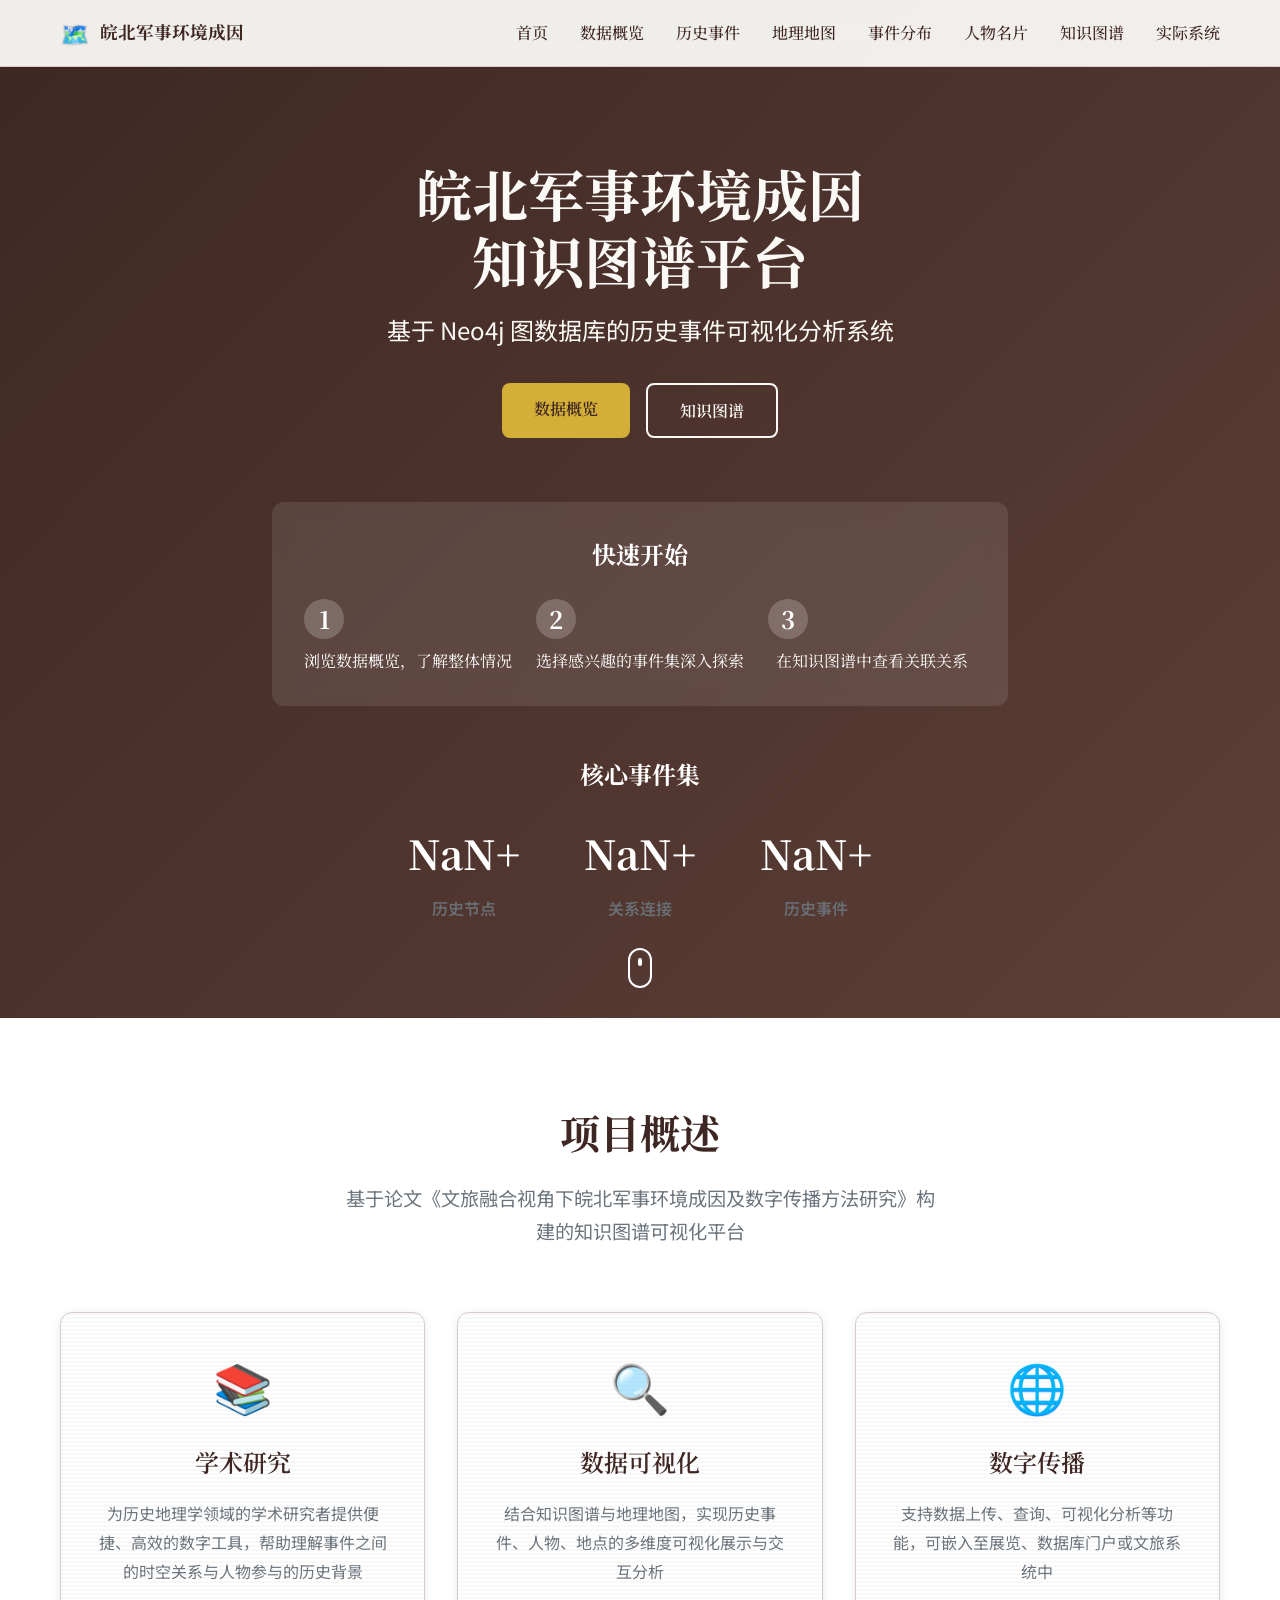
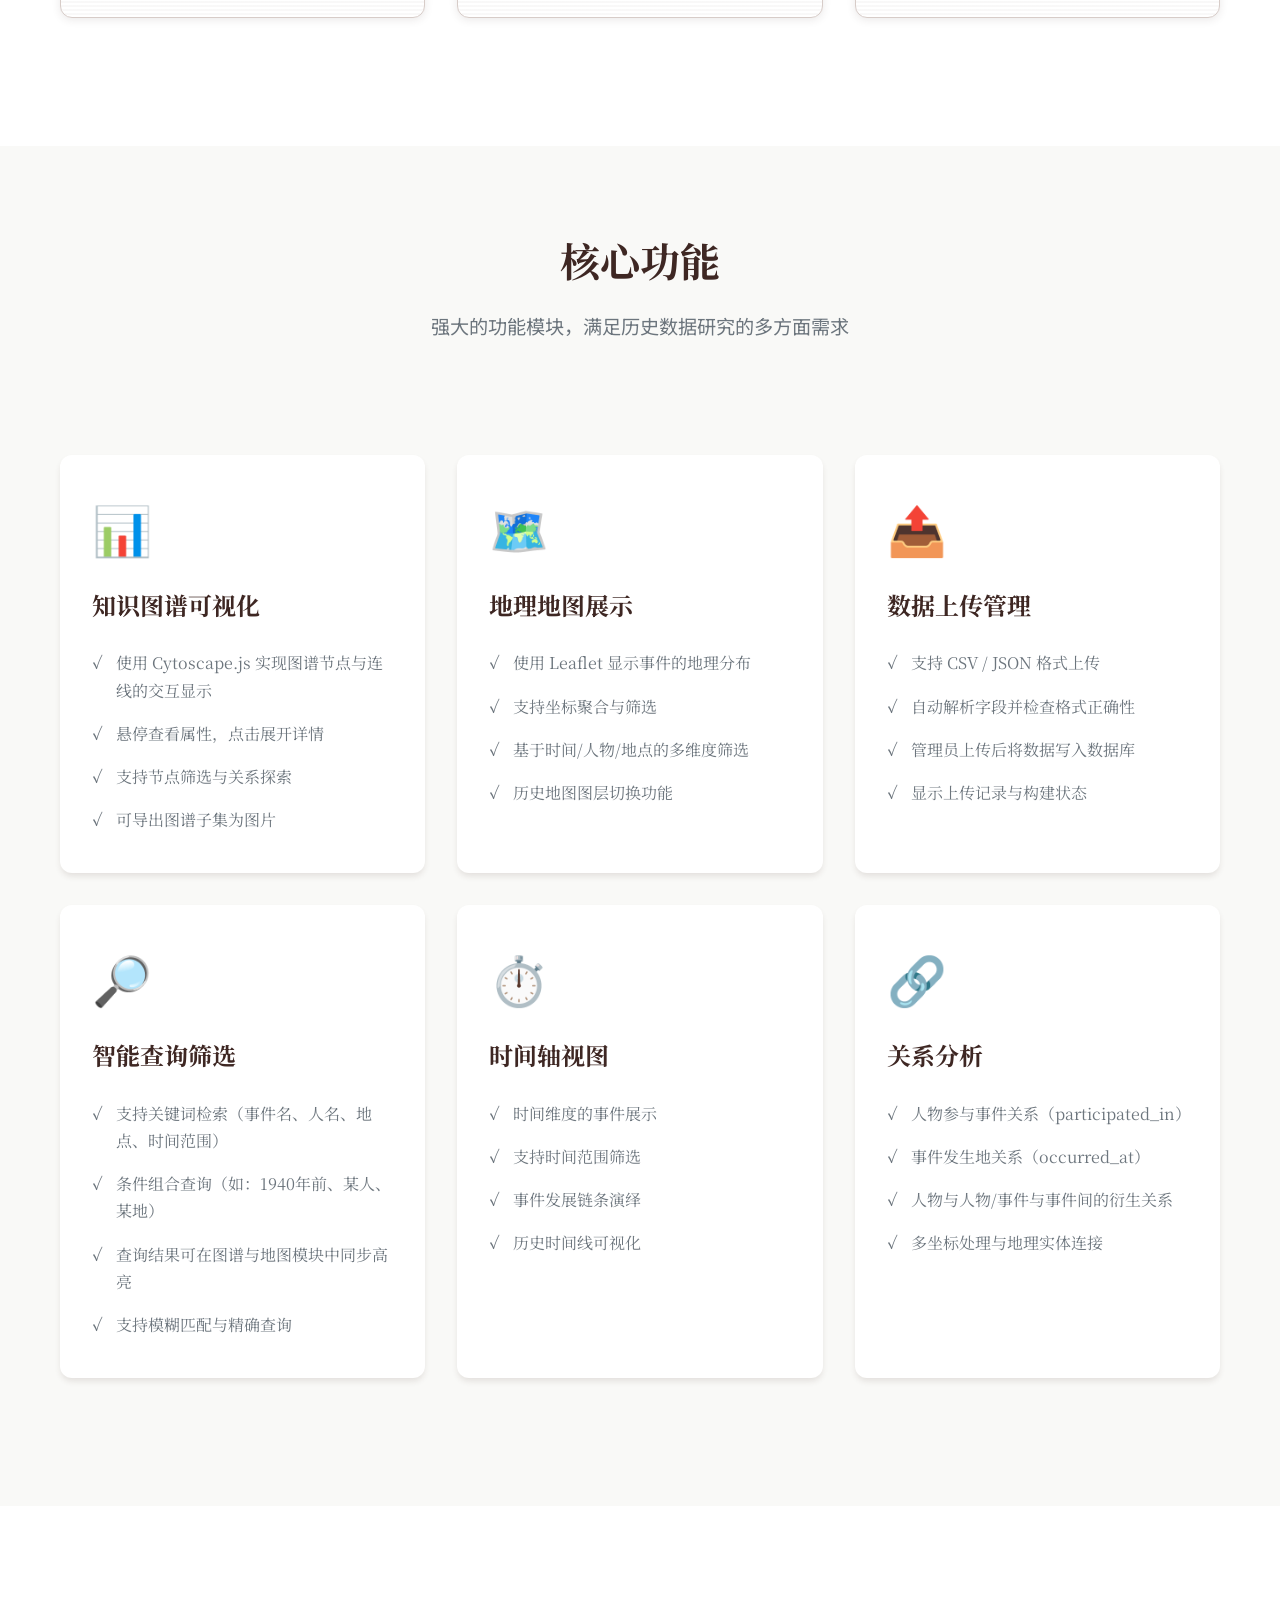
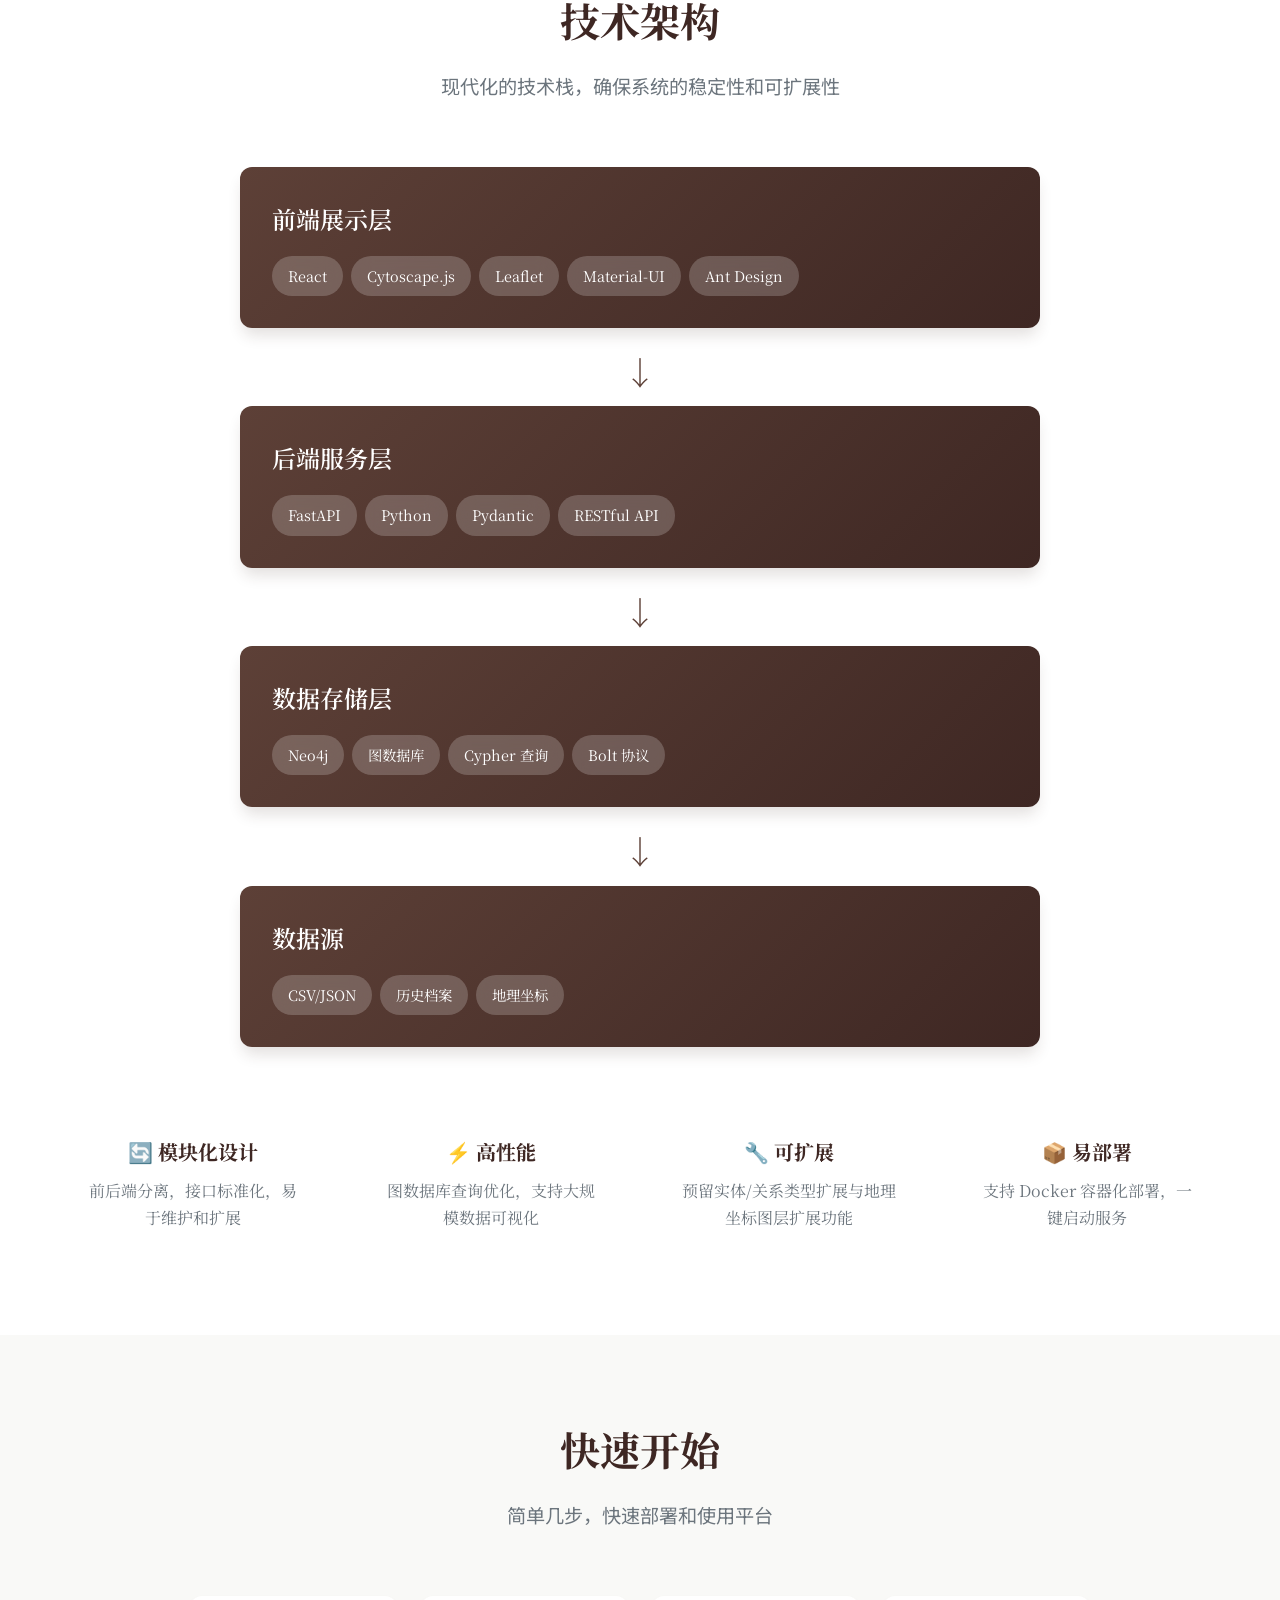
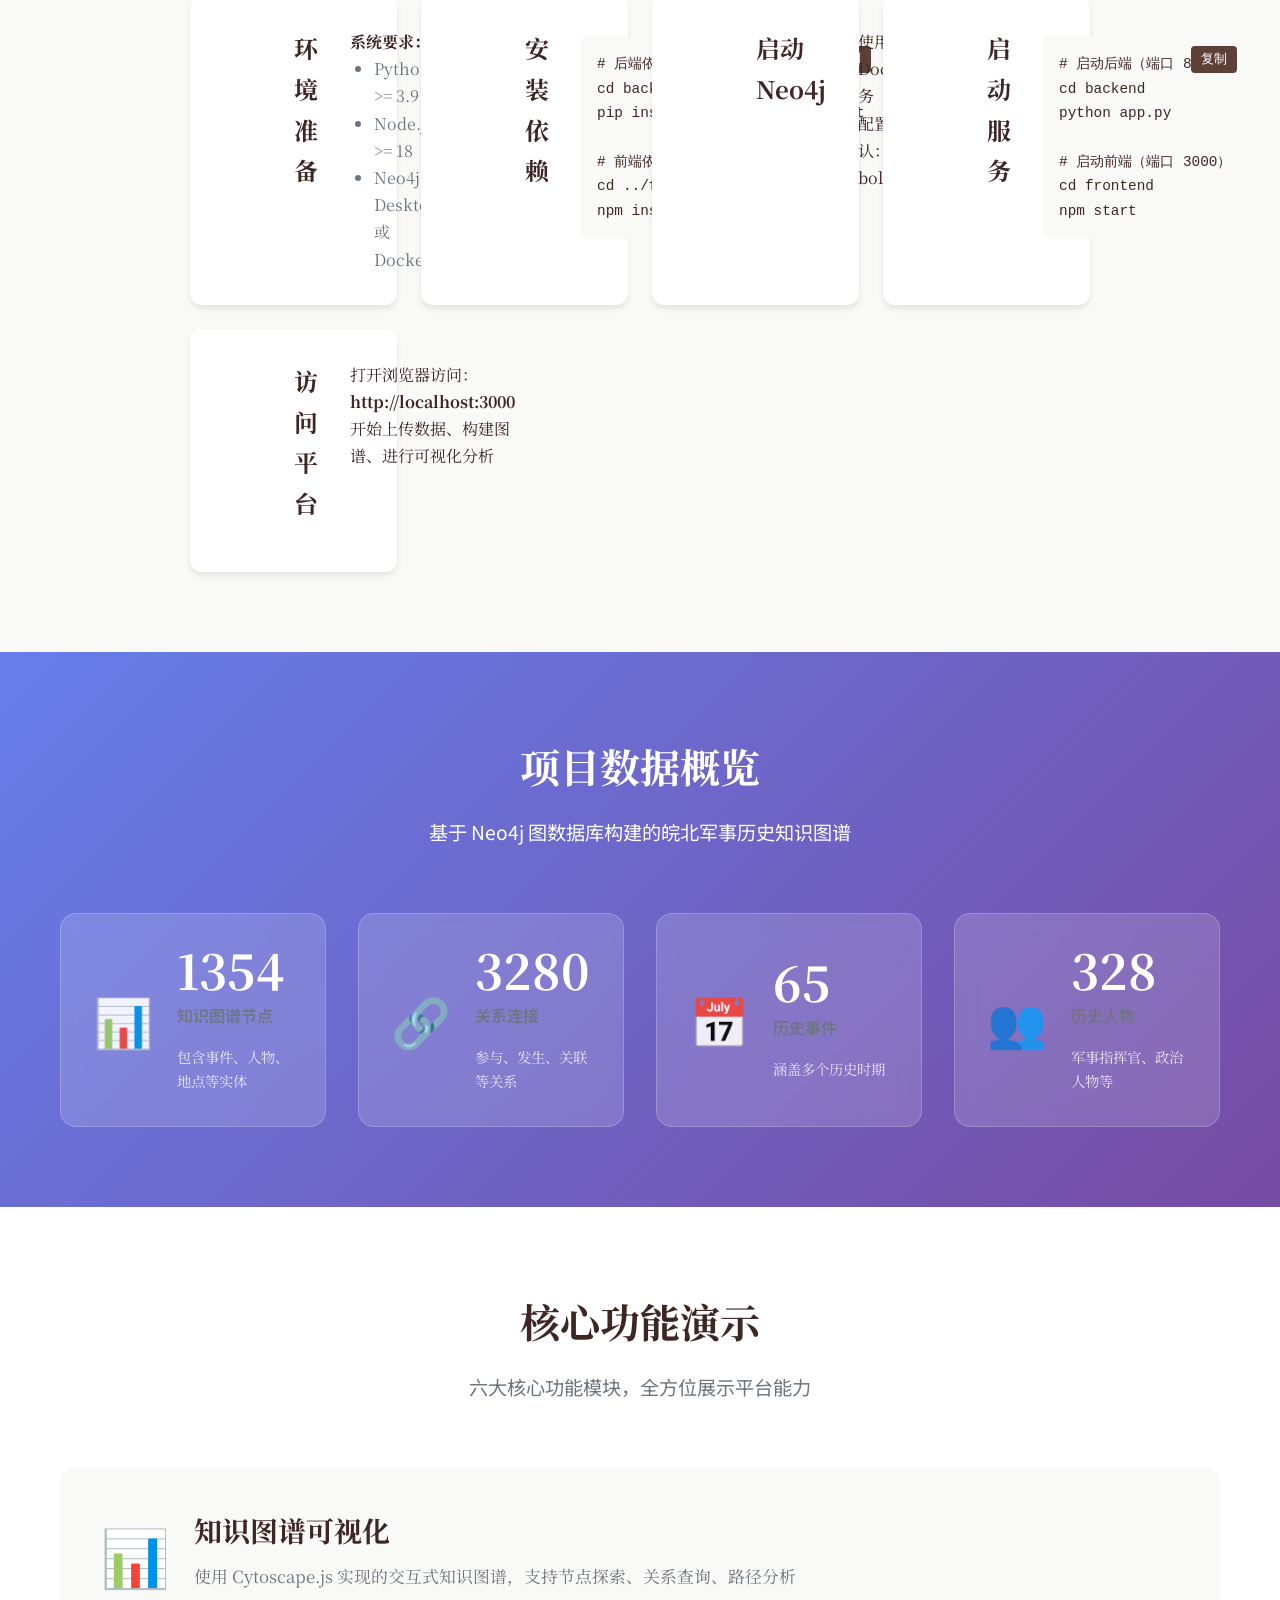
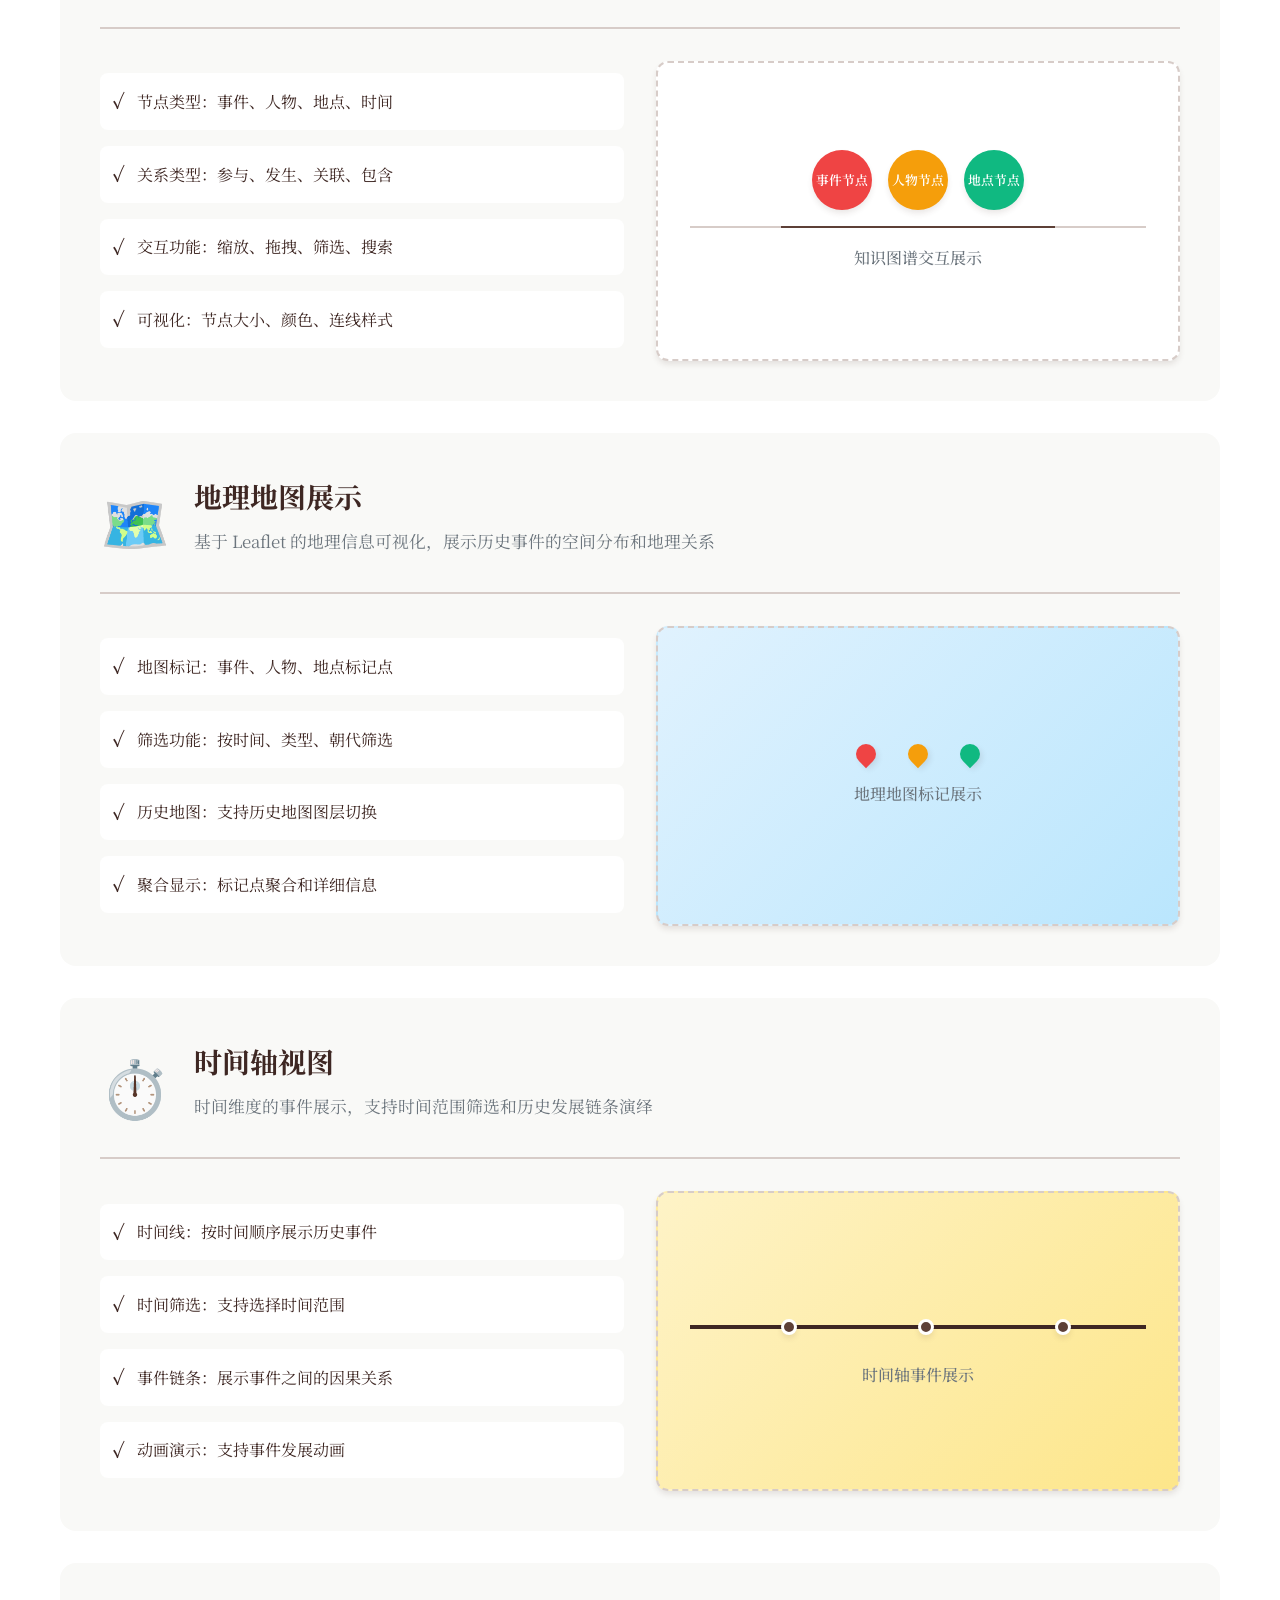
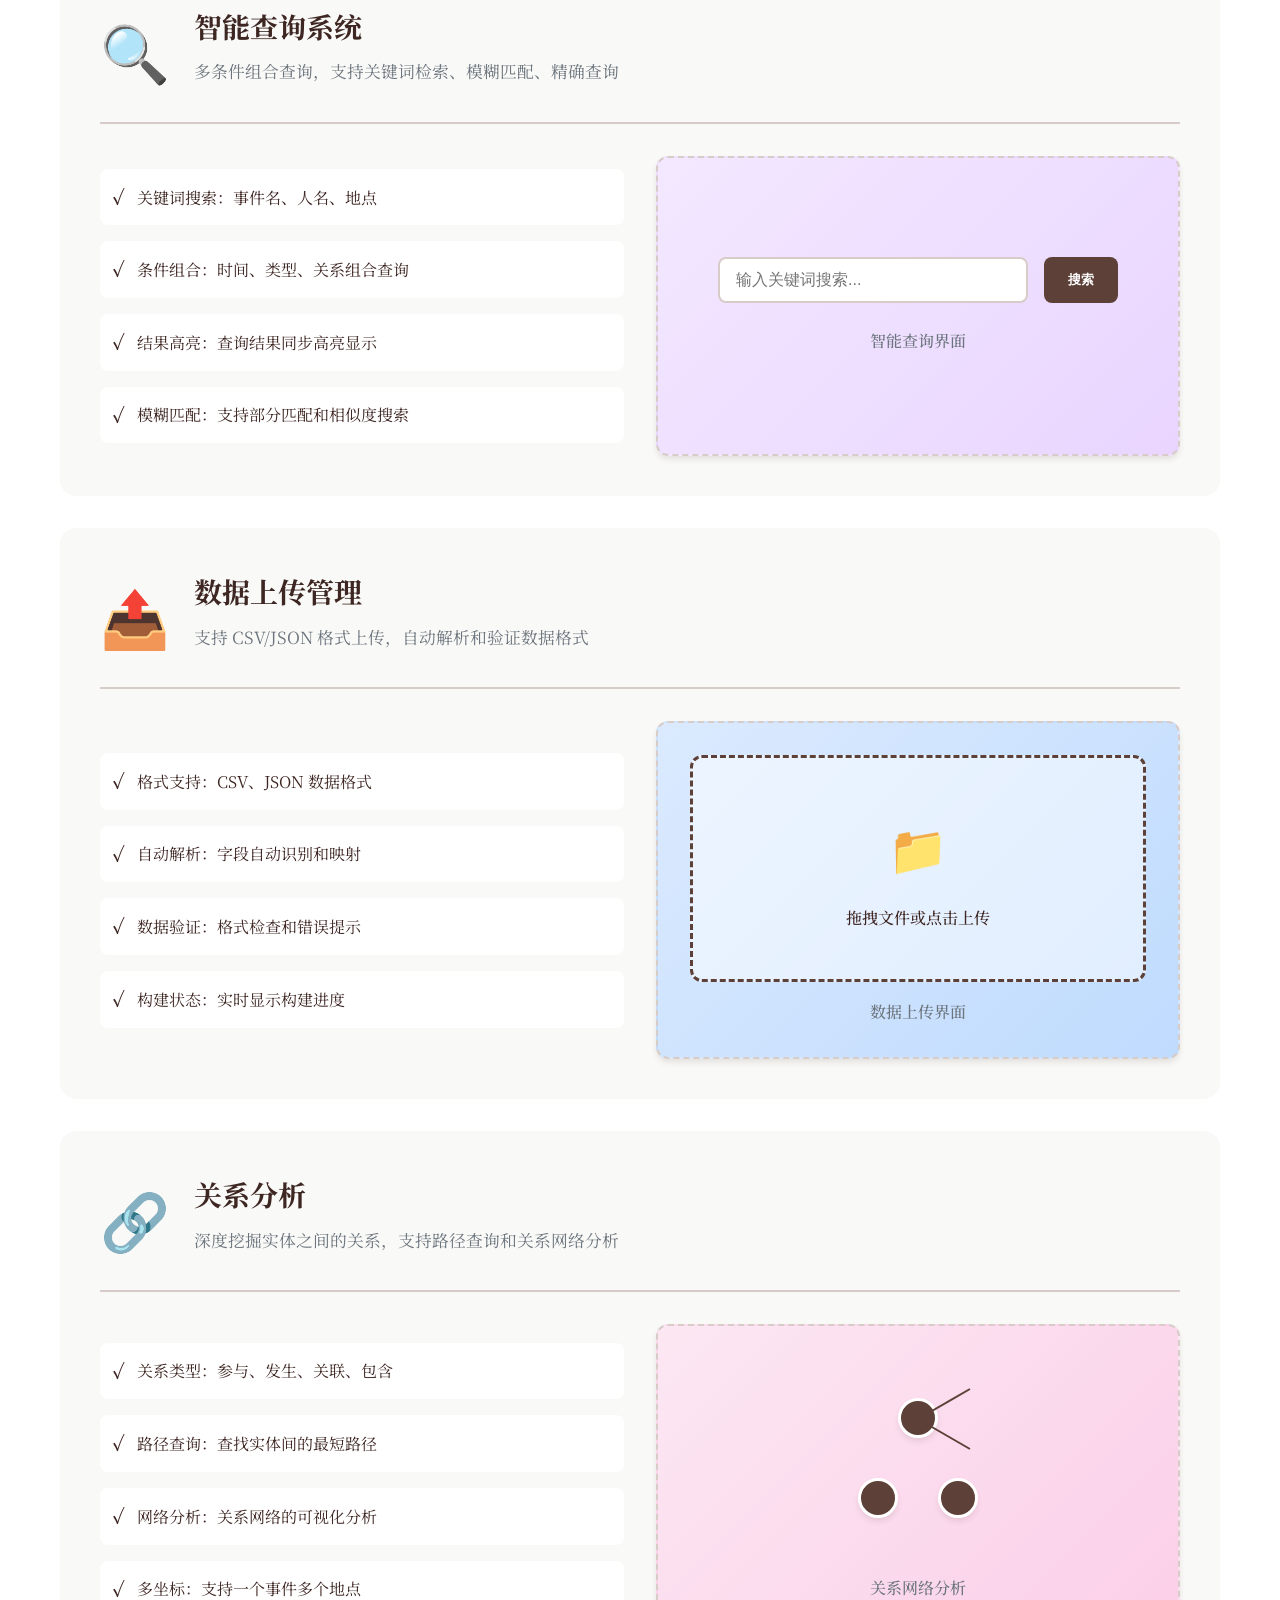
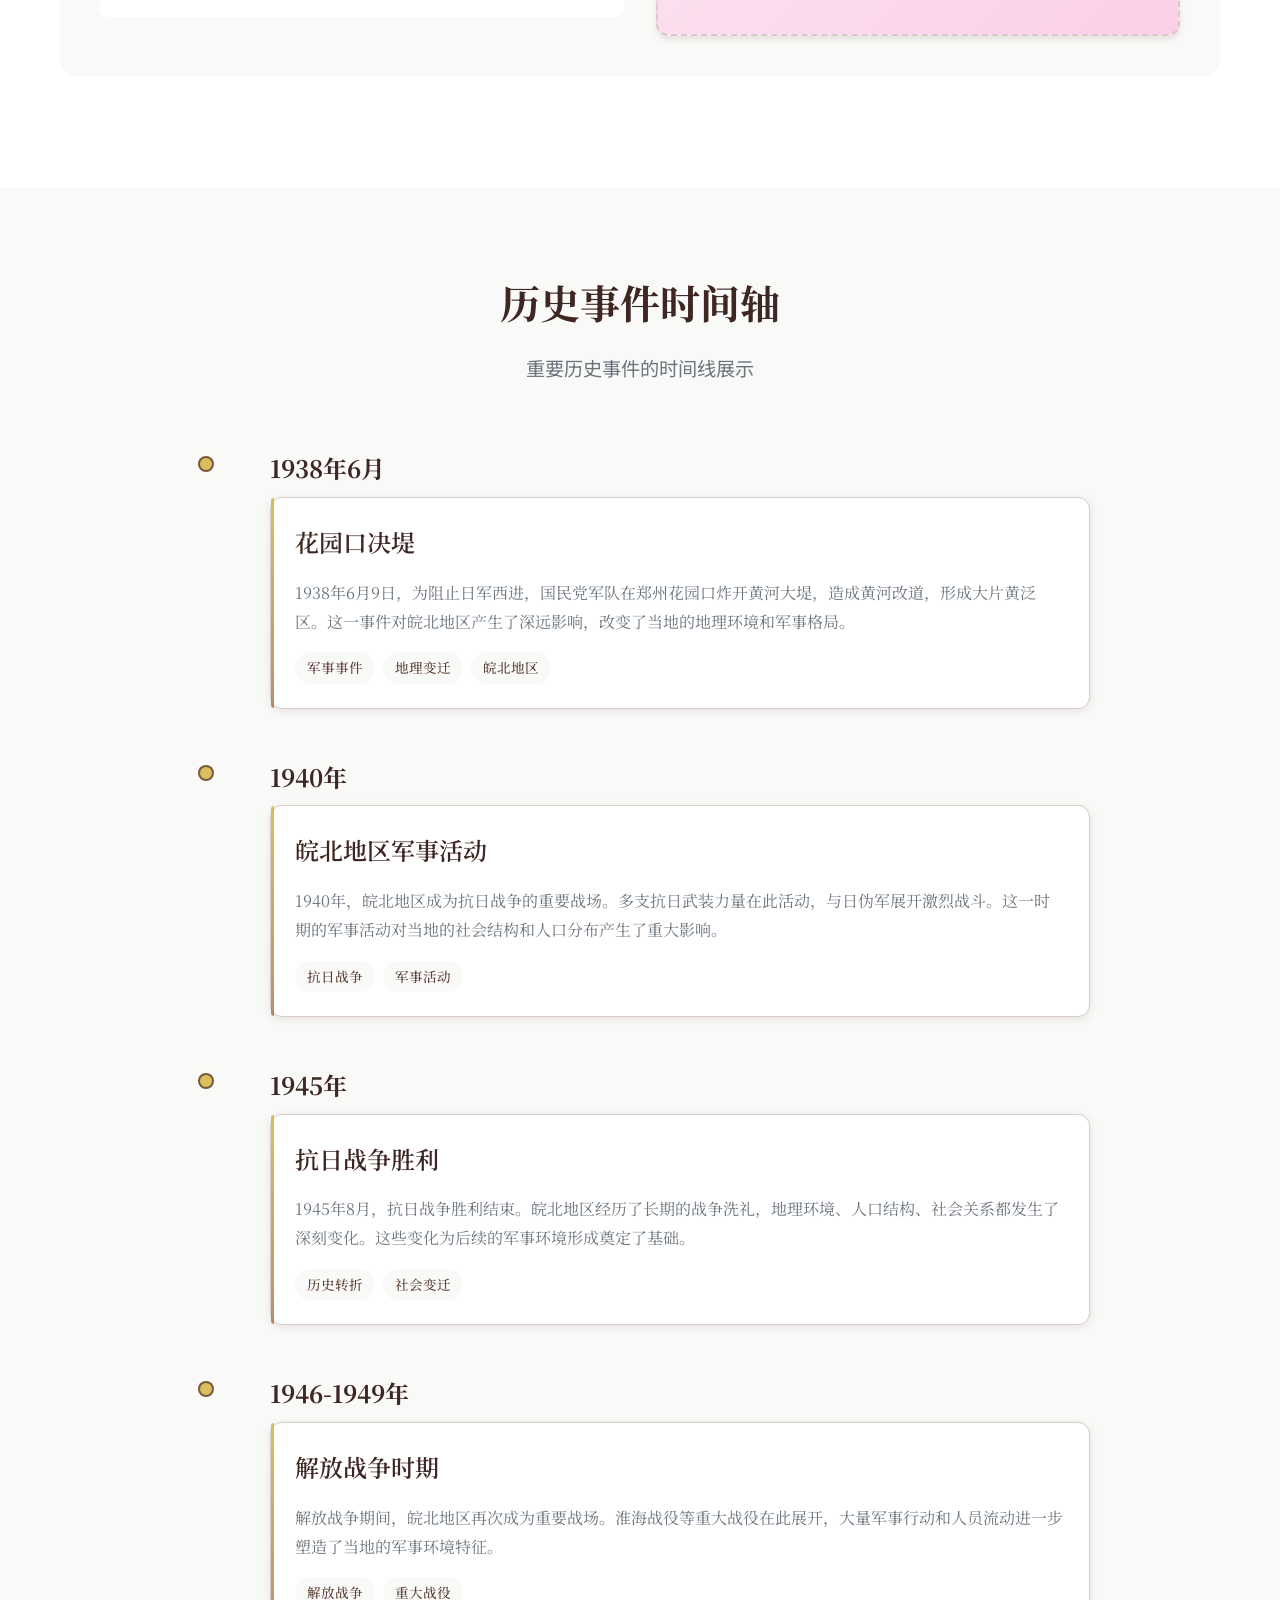
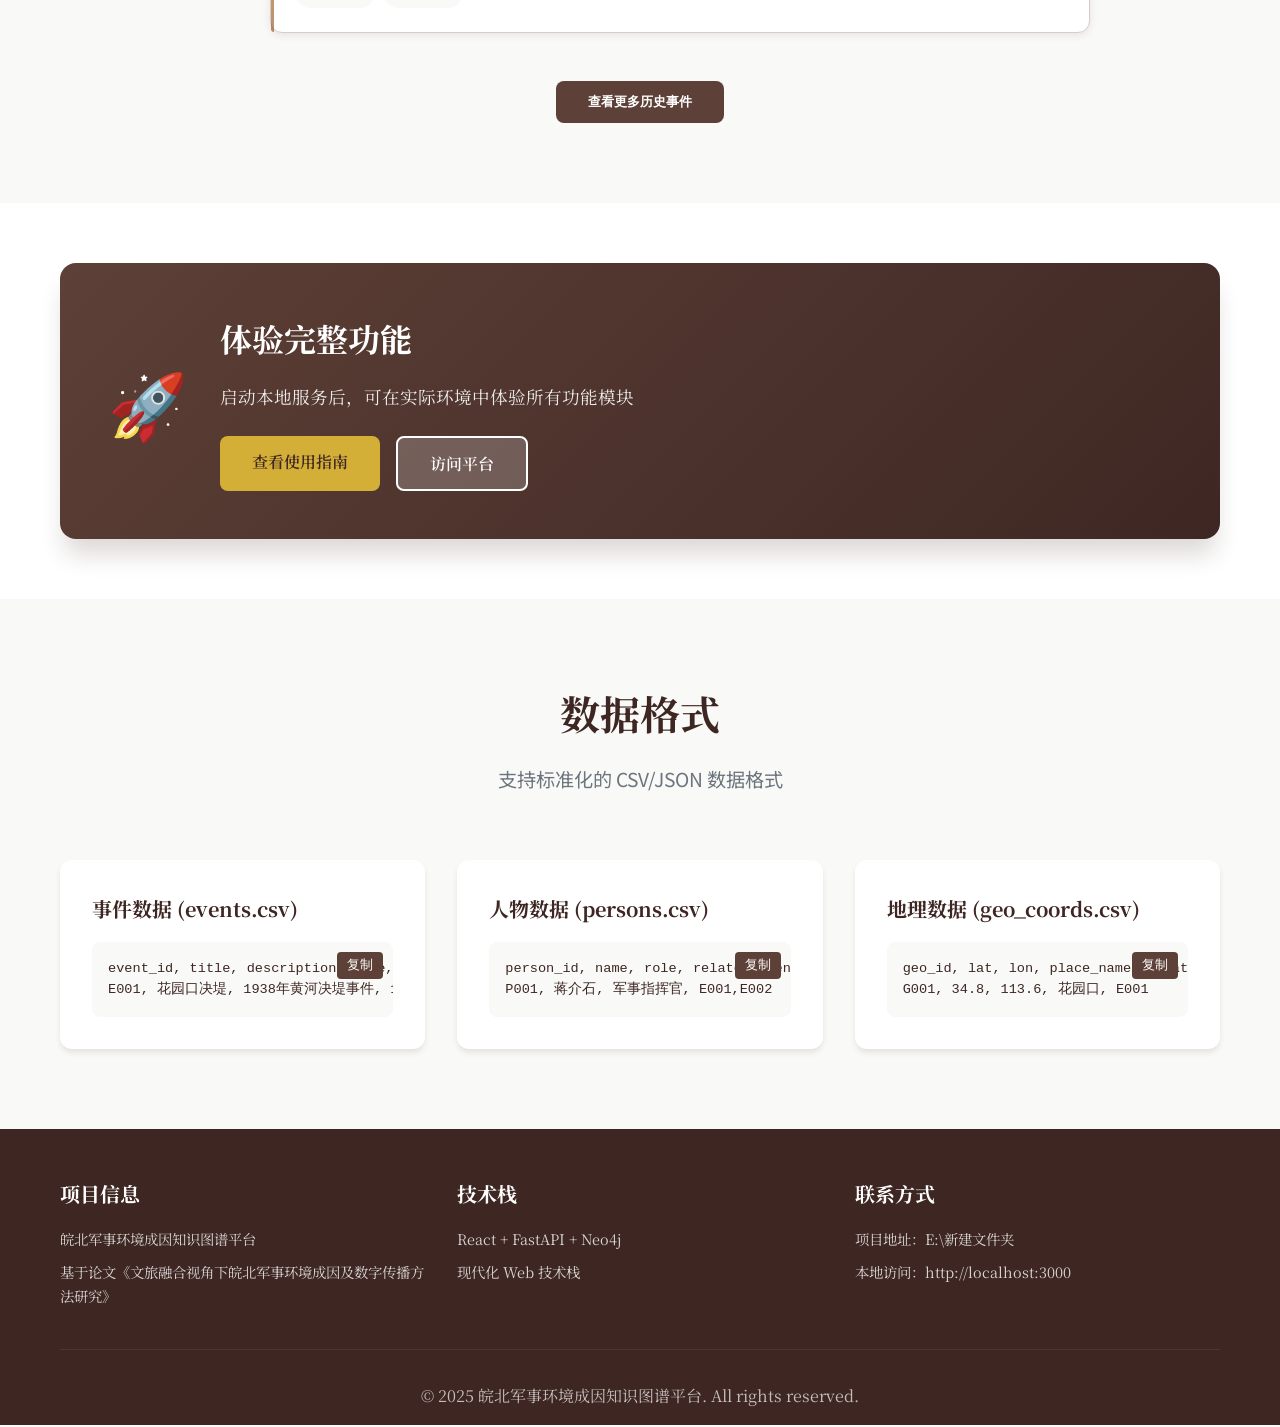
==== commit 8a8c7756: "同步导航栏和子页面的样式更新：统一导航栏logo文本为单行，更新页面头部样式" ====
--- a/index.html
+++ b/index.html
@@ -58,7 +58,7 @@
         <div class="container">
             <div class="nav-brand">
                 <span class="logo-icon" aria-hidden="true">🗺️</span>
-                <span class="logo-text">皖北军事环境成因<br>知识图谱平台</span>
+                <span class="logo-text">皖北军事环境成因</span>
             </div>
             <ul class="nav-menu" role="menubar">
                 <li role="none"><a href="index.html" class="nav-link active" role="menuitem" aria-current="page">首页</a></li>
--- a/styles.css
+++ b/styles.css
@@ -1260,6 +1260,13 @@
     font-weight: 600;
     cursor: pointer;
     transition: all 0.3s ease;
+    text-decoration: none;
+    display: inline-block;
+}
+
+a.btn-more {
+    text-decoration: none;
+    color: white;
 }
 
 .btn-more:hover {
--- a/styles.css
+++ b/styles.css
@@ -1260,6 +1260,13 @@
     font-weight: 600;
     cursor: pointer;
     transition: all 0.3s ease;
+    text-decoration: none;
+    display: inline-block;
+}
+
+a.btn-more {
+    text-decoration: none;
+    color: white;
 }
 
 .btn-more:hover {
--- a/page-styles.css
+++ b/page-styles.css
@@ -7,7 +7,7 @@
 .page-header {
     /* 默认背景（用于向后兼容） */
     background: 
-        url('https://images.unsplash.com/photo-1578662996442-48f60103fc96?w=1920&q=80&auto=format&fit=crop') center/cover no-repeat,
+        url('images/header-index.png') center/cover no-repeat,
         linear-gradient(135deg, 
             rgba(62, 39, 35, 0.85) 0%, 
             rgba(93, 64, 55, 0.8) 50%,
@@ -35,7 +35,31 @@
 /* 数据概览页面 - 统计图表/数据表格主题 */
 .page-header-overview {
     background: 
-        url('https://images.unsplash.com/photo-1551288049-bebda4e38f71?w=1920&q=80&auto=format&fit=crop') center/cover no-repeat,
+        url('images/header-overview.png') center/cover no-repeat,
+        linear-gradient(135deg, 
+            rgba(62, 39, 35, 0.85) 0%, 
+            rgba(93, 64, 55, 0.8) 50%,
+            rgba(62, 39, 35, 0.85) 100%),
+        repeating-linear-gradient(0deg, 
+            transparent, 
+            transparent 2px, 
+            rgba(139, 69, 19, 0.05) 2px, 
+            rgba(139, 69, 19, 0.05) 4px),
+        linear-gradient(rgba(212, 175, 55, 0.1) 1px, transparent 1px),
+        linear-gradient(90deg, rgba(212, 175, 55, 0.1) 1px, transparent 1px);
+    background-position: 50% 60%, 0 0, 0 0, 0 0, 0 0, 0 0;
+    background-size: 
+        cover,
+        100% 100%,
+        100% 100%,
+        40px 40px,
+        40px 40px;
+}
+
+/* 历史事件页面 - 时间轴/历史文档主题 */
+.page-header-events {
+    background: 
+        url('images/header-events.png') center/cover no-repeat,
         linear-gradient(135deg, 
             rgba(62, 39, 35, 0.85) 0%, 
             rgba(93, 64, 55, 0.8) 50%,
@@ -55,10 +79,10 @@
         40px 40px;
 }
 
-/* 历史事件页面 - 时间轴/历史文档主题 */
-.page-header-events {
+/* 地理地图页面 - 地图/地理主题 */
+.page-header-map {
     background: 
-        url('https://images.unsplash.com/photo-1509021436665-8f1d3145574d?w=1920&q=80&auto=format&fit=crop') center/cover no-repeat,
+        url('images/header-map-interactive.png') center/cover no-repeat,
         linear-gradient(135deg, 
             rgba(62, 39, 35, 0.85) 0%, 
             rgba(93, 64, 55, 0.8) 50%,
@@ -78,10 +102,34 @@
         40px 40px;
 }
 
-/* 地理地图页面 - 地图/地理主题 */
-.page-header-map {
+/* 事件分布页面 - 热力图/分布图主题 */
+.page-header-distribution {
     background: 
-        url('https://images.unsplash.com/photo-1524661135-423995f22d0b?w=1920&q=80&auto=format&fit=crop') center/cover no-repeat,
+        url('images/header-distribution.png') center/cover no-repeat,
+        linear-gradient(135deg, 
+            rgba(62, 39, 35, 0.85) 0%, 
+            rgba(93, 64, 55, 0.8) 50%,
+            rgba(62, 39, 35, 0.85) 100%),
+        repeating-linear-gradient(0deg, 
+            transparent, 
+            transparent 2px, 
+            rgba(139, 69, 19, 0.05) 2px, 
+            rgba(139, 69, 19, 0.05) 4px),
+        linear-gradient(rgba(212, 175, 55, 0.1) 1px, transparent 1px),
+        linear-gradient(90deg, rgba(212, 175, 55, 0.1) 1px, transparent 1px);
+    background-position: 50% 60%, 0 0, 0 0, 0 0, 0 0, 0 0;
+    background-size: 
+        cover,
+        100% 100%,
+        100% 100%,
+        40px 40px,
+        40px 40px;
+}
+
+/* 人物名片页面 - 人物肖像/历史人物主题 */
+.page-header-persons {
+    background: 
+        url('images/header-persons.png') center/cover no-repeat,
         linear-gradient(135deg, 
             rgba(62, 39, 35, 0.85) 0%, 
             rgba(93, 64, 55, 0.8) 50%,
@@ -101,56 +149,10 @@
         40px 40px;
 }
 
-/* 事件分布页面 - 热力图/分布图主题 */
-.page-header-distribution {
-    background: 
-        url('https://images.unsplash.com/photo-1551288049-bebda4e38f71?w=1920&q=80&auto=format&fit=crop') center/cover no-repeat,
-        linear-gradient(135deg, 
-            rgba(62, 39, 35, 0.85) 0%, 
-            rgba(93, 64, 55, 0.8) 50%,
-            rgba(62, 39, 35, 0.85) 100%),
-        repeating-linear-gradient(0deg, 
-            transparent, 
-            transparent 2px, 
-            rgba(139, 69, 19, 0.05) 2px, 
-            rgba(139, 69, 19, 0.05) 4px),
-        linear-gradient(rgba(212, 175, 55, 0.1) 1px, transparent 1px),
-        linear-gradient(90deg, rgba(212, 175, 55, 0.1) 1px, transparent 1px);
-    background-size: 
-        cover,
-        100% 100%,
-        100% 100%,
-        40px 40px,
-        40px 40px;
-}
-
-/* 人物名片页面 - 人物肖像/历史人物主题 */
-.page-header-persons {
-    background: 
-        url('https://images.unsplash.com/photo-1578662996442-48f60103fc96?w=1920&q=80&auto=format&fit=crop') center/cover no-repeat,
-        linear-gradient(135deg, 
-            rgba(62, 39, 35, 0.85) 0%, 
-            rgba(93, 64, 55, 0.8) 50%,
-            rgba(62, 39, 35, 0.85) 100%),
-        repeating-linear-gradient(0deg, 
-            transparent, 
-            transparent 2px, 
-            rgba(139, 69, 19, 0.05) 2px, 
-            rgba(139, 69, 19, 0.05) 4px),
-        linear-gradient(rgba(212, 175, 55, 0.1) 1px, transparent 1px),
-        linear-gradient(90deg, rgba(212, 175, 55, 0.1) 1px, transparent 1px);
-    background-size: 
-        cover,
-        100% 100%,
-        100% 100%,
-        40px 40px,
-        40px 40px;
-}
-
 /* 知识图谱页面 - 网络图/关联关系主题 */
 .page-header-knowledge {
     background: 
-        url('https://images.unsplash.com/photo-1551288049-bebda4e38f71?w=1920&q=80&auto=format&fit=crop') center/cover no-repeat,
+        url('images/header-knowledge.png') center/cover no-repeat,
         linear-gradient(135deg, 
             rgba(62, 39, 35, 0.85) 0%, 
             rgba(93, 64, 55, 0.8) 50%,
@@ -197,13 +199,14 @@
     left: 0;
     right: 0;
     bottom: 0;
-    /* 文字可读性遮罩 */
+    /* 文字下方深土棕渐变遮罩 - 左边深，右边淡且透明 */
     background: linear-gradient(
-        to bottom,
-        rgba(62, 39, 35, 0.3) 0%,
-        transparent 30%,
-        transparent 70%,
-        rgba(62, 39, 35, 0.3) 100%
+        to right,
+        rgba(62, 39, 35, 0.7) 0%,
+        rgba(62, 39, 35, 0.5) 30%,
+        rgba(62, 39, 35, 0.3) 60%,
+        rgba(62, 39, 35, 0.1) 80%,
+        transparent 100%
     );
     z-index: 0;
 }
@@ -416,7 +419,7 @@
     top: 0;
     bottom: 0;
     width: 2px;
-    background: var(--accent-blue);
+    background: rgba(93, 64, 55, 0.6);
 }
 
 .timeline-item {
@@ -432,9 +435,9 @@
     top: 0.5rem;
     width: 12px;
     height: 12px;
-    background: var(--accent-gold);
+    background: rgba(212, 175, 55, 0.8);
     border-radius: 50%;
-    border: 2px solid var(--primary-dark);
+    border: 2px solid rgba(93, 64, 55, 0.8);
     box-shadow: 0 0 0 3px var(--bg-paper);
 }
 
@@ -444,6 +447,10 @@
     color: var(--primary-dark);
     margin-bottom: 0.5rem;
     font-family: 'Noto Serif SC', serif;
+}
+
+.timeline-year:empty {
+    display: none;
 }
 
 .timeline-content {
@@ -463,7 +470,7 @@
     top: 0;
     bottom: 0;
     width: 3px;
-    background: linear-gradient(180deg, var(--accent-gold), var(--accent-red));
+    background: linear-gradient(180deg, rgba(212, 175, 55, 0.8), rgba(139, 69, 19, 0.6));
     border-radius: 12px 0 0 12px;
 }
 
@@ -485,6 +492,13 @@
     color: var(--text-secondary);
     line-height: 1.8;
     margin-bottom: 1rem;
+}
+
+.timeline-detail {
+    overflow: hidden;
+    text-overflow: ellipsis;
+    white-space: nowrap;
+    max-width: 100%;
 }
 
 .timeline-link {
--- a/css/components.css
+++ b/css/components.css
@@ -110,7 +110,7 @@
 }
 
 #apply-filters {
-    background: #2563eb;
+    background: #6D4C41;
     color: white;
 }
 
@@ -197,4 +197,3 @@
     outline: 2px solid var(--primary-color);
     outline-offset: 2px;
 }
-
